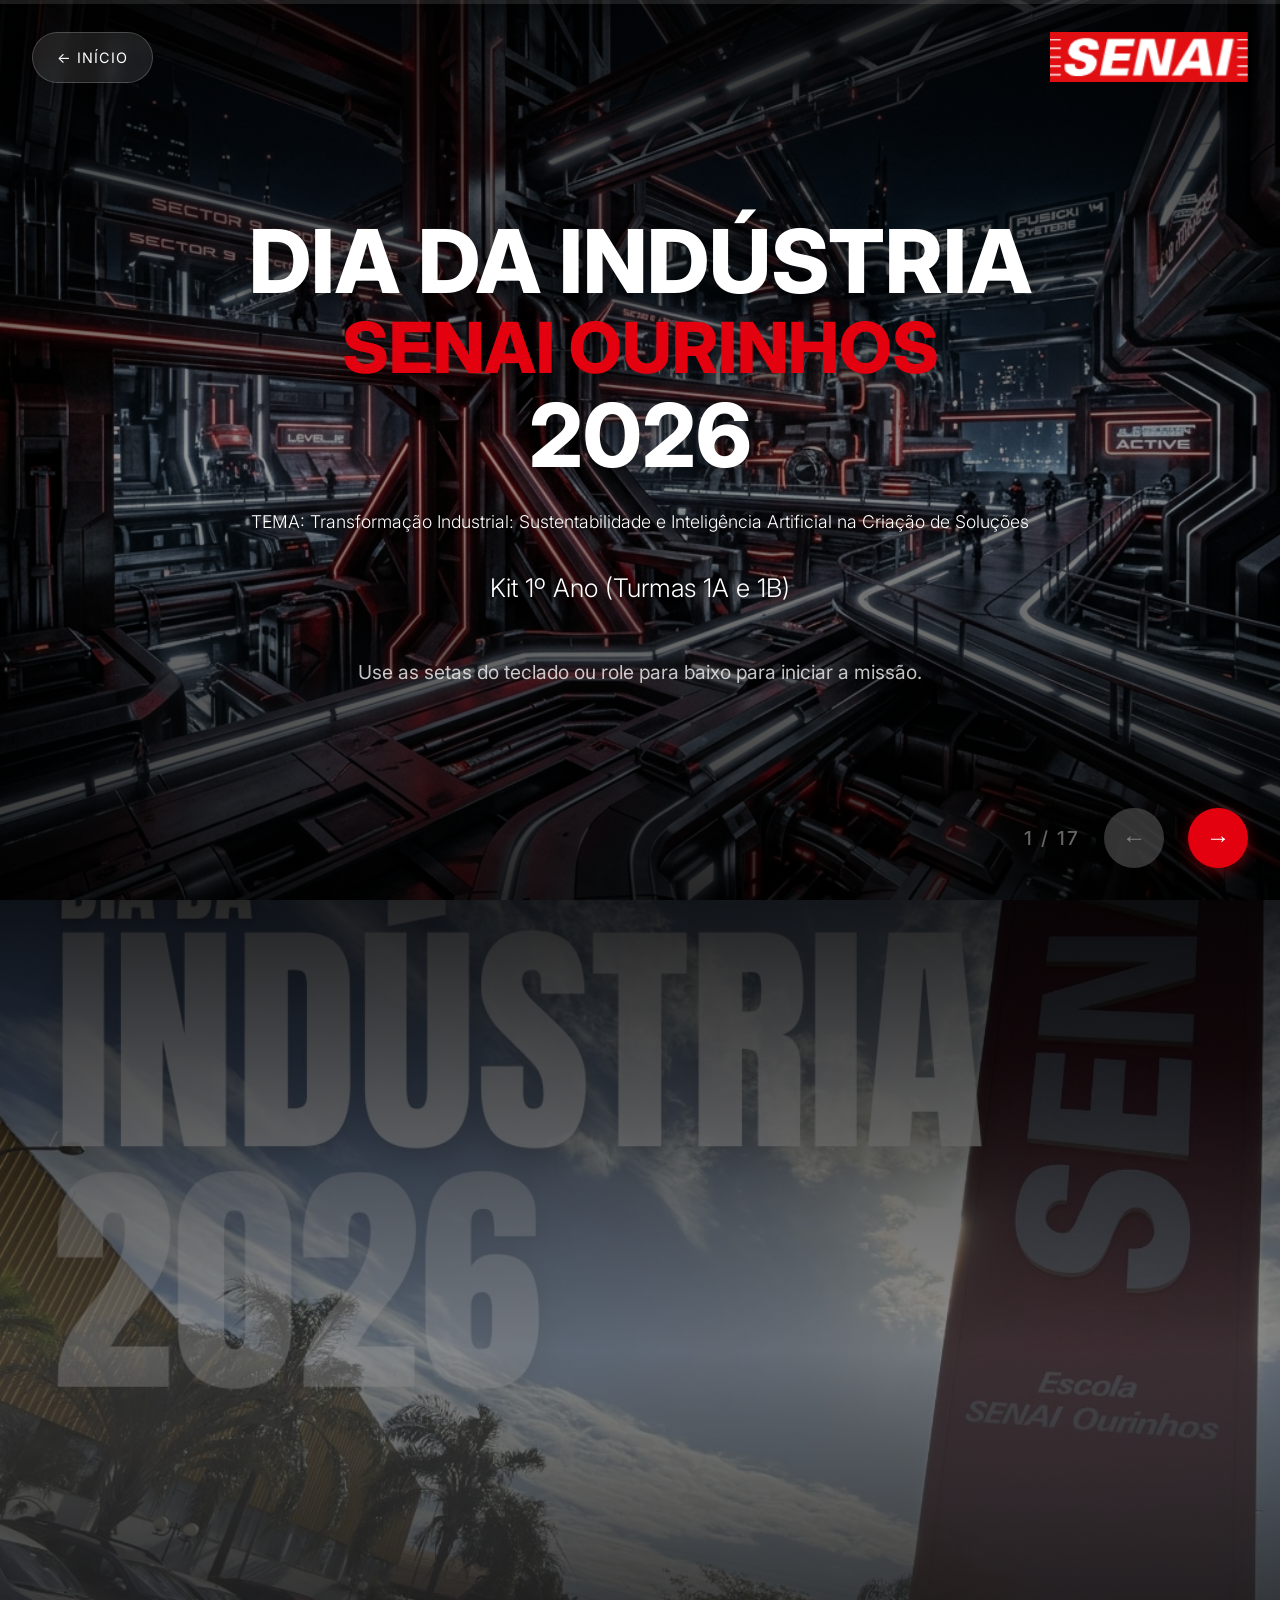
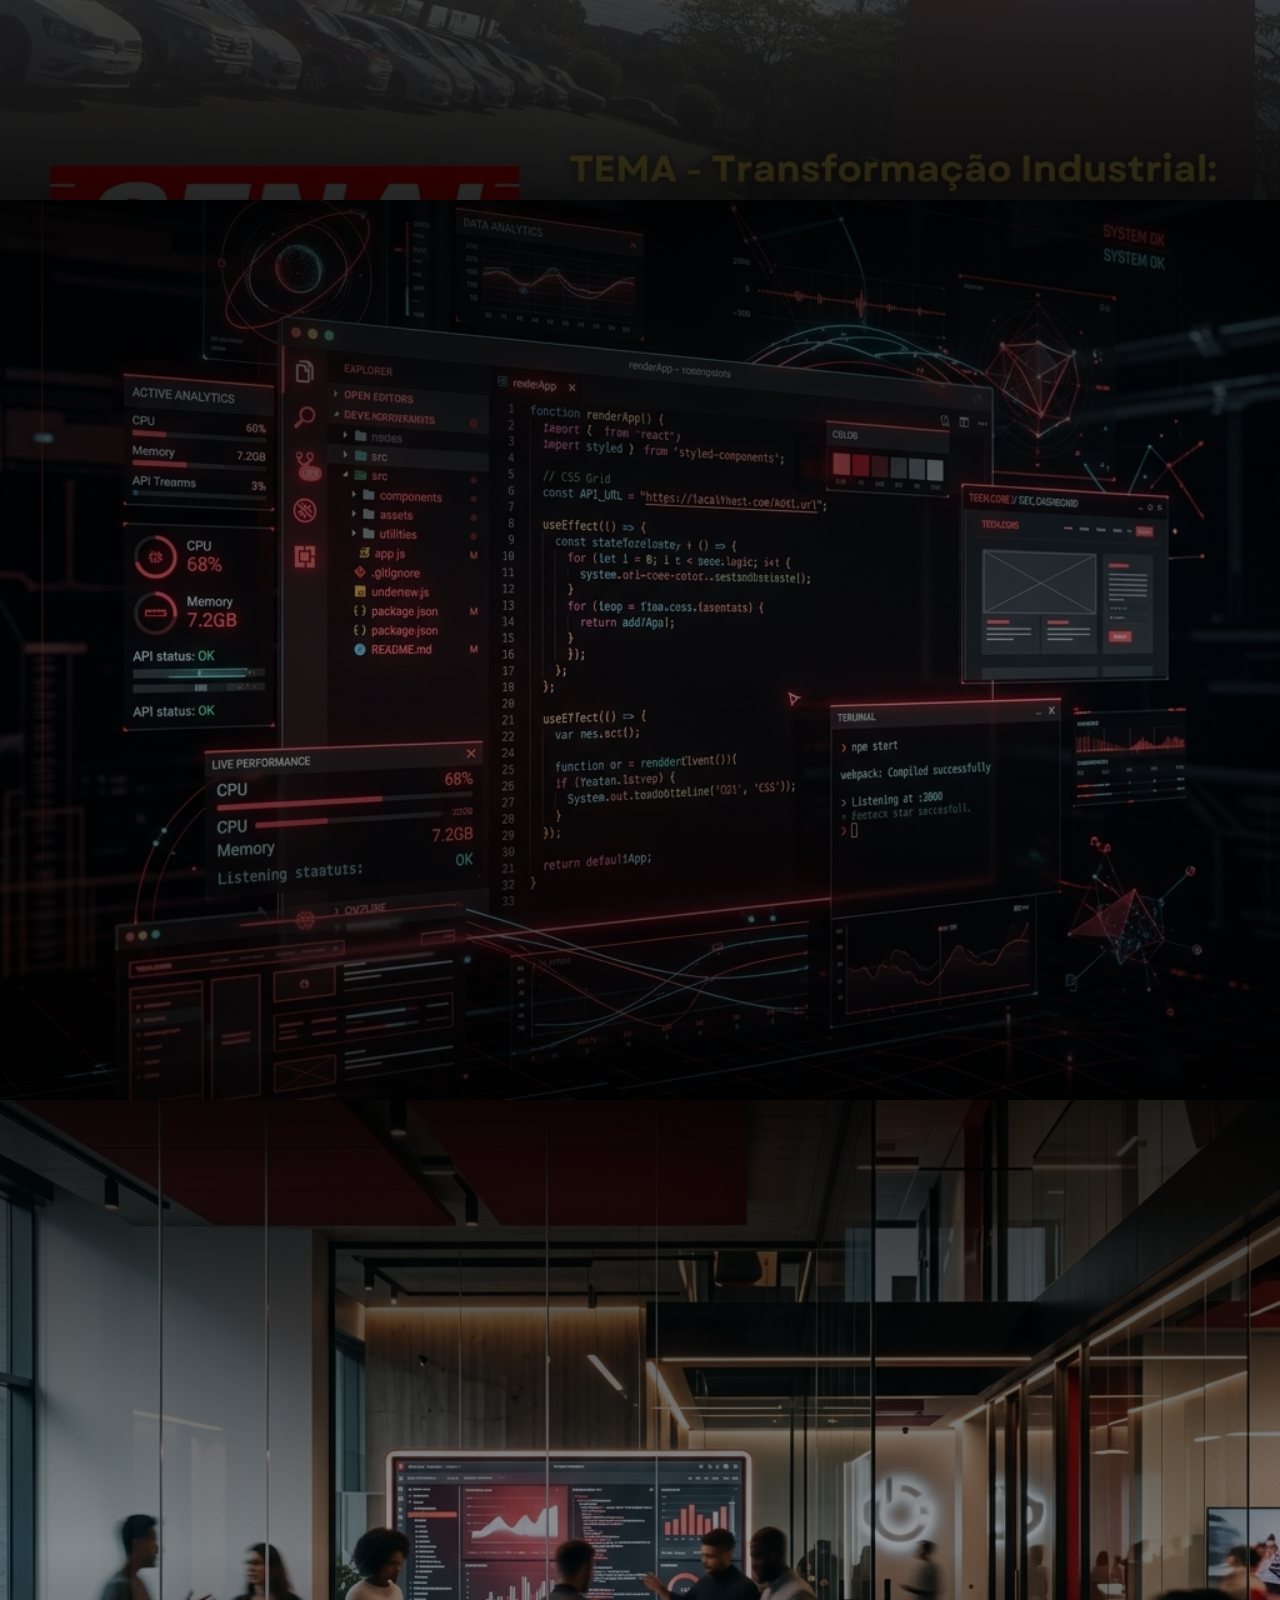
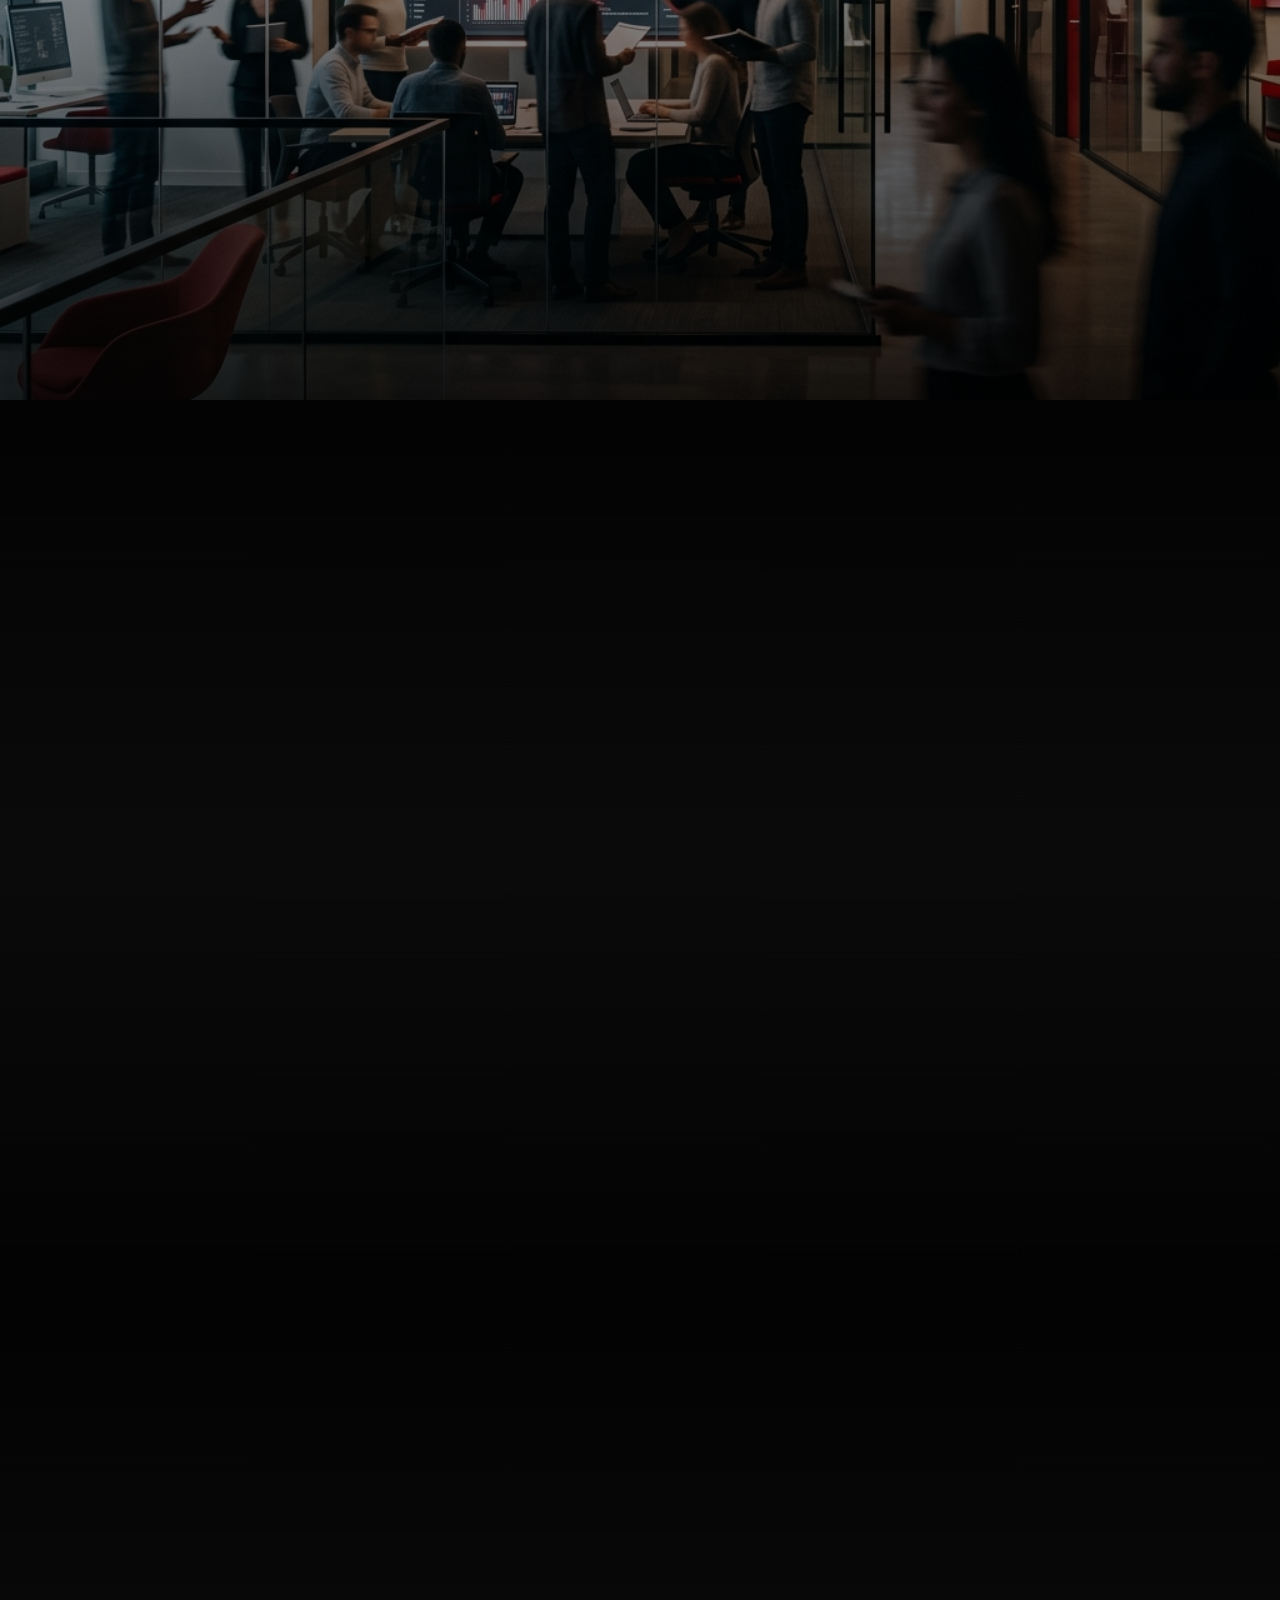
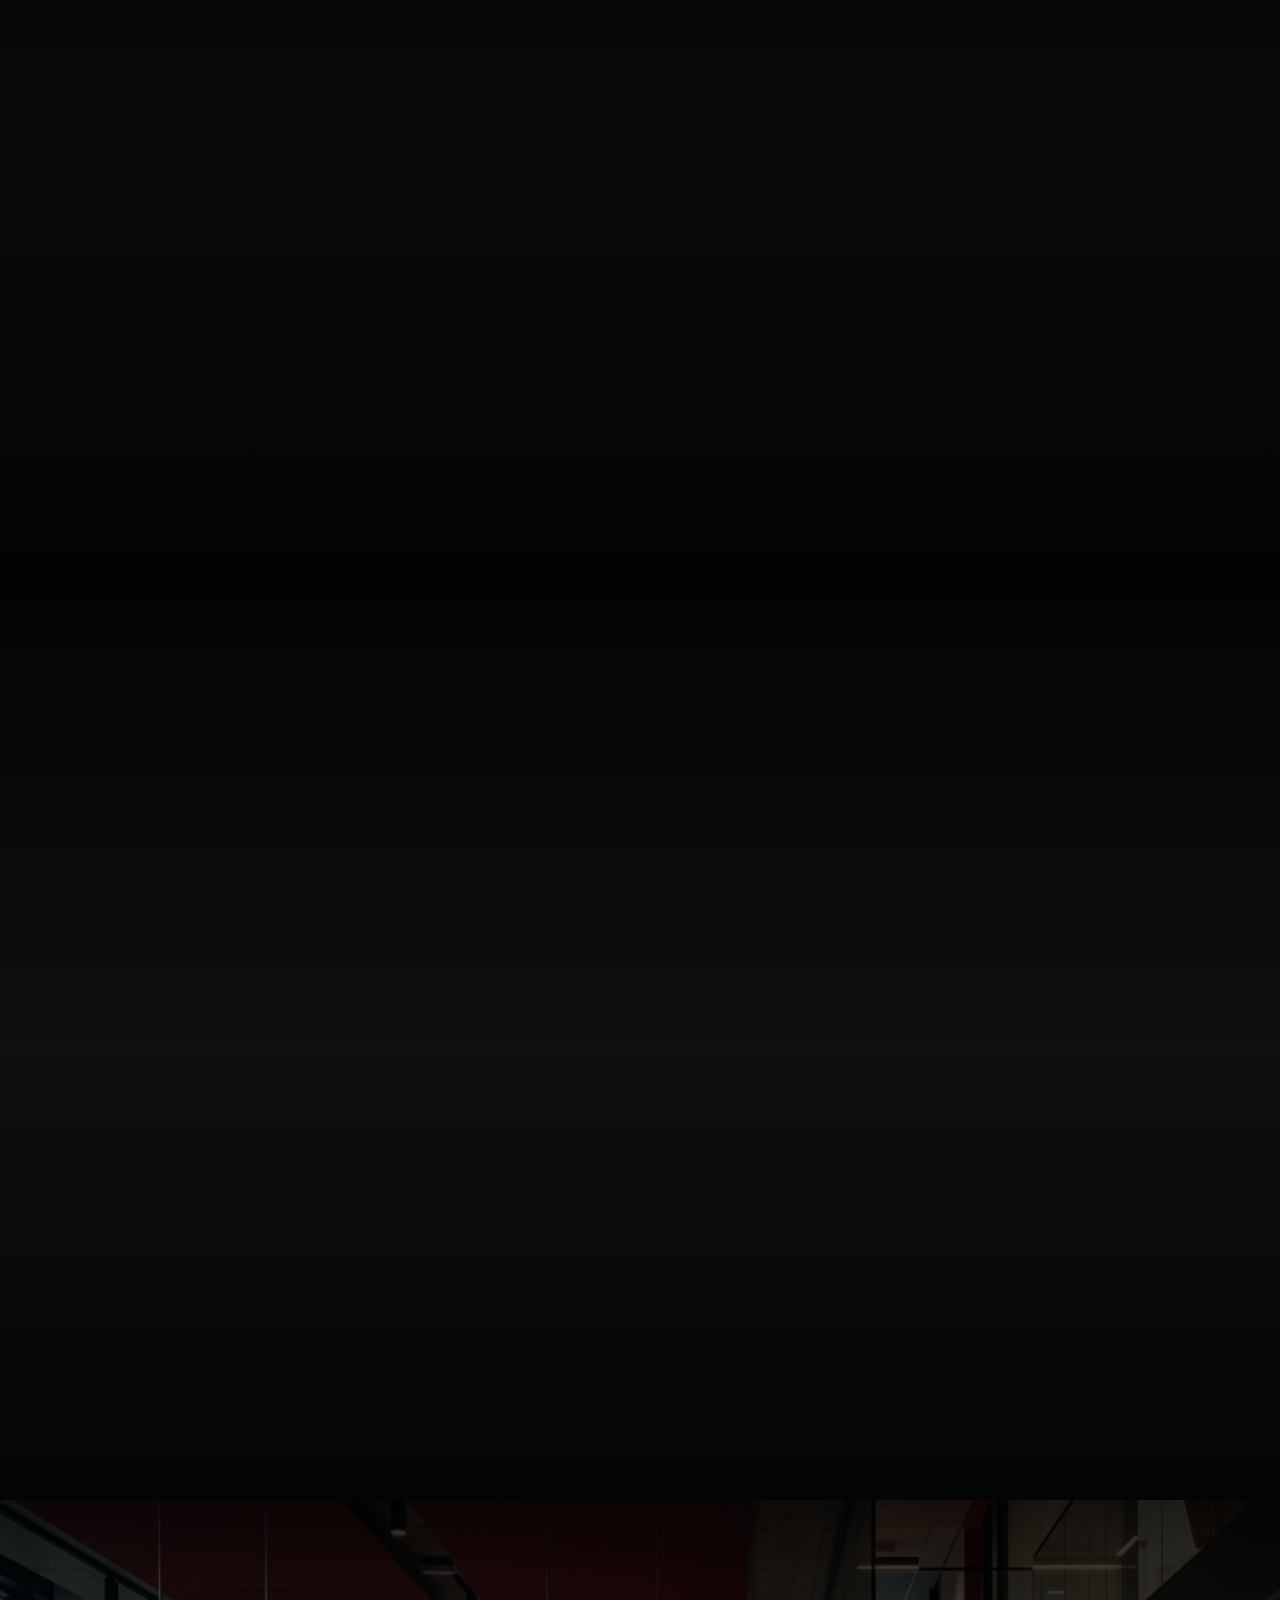
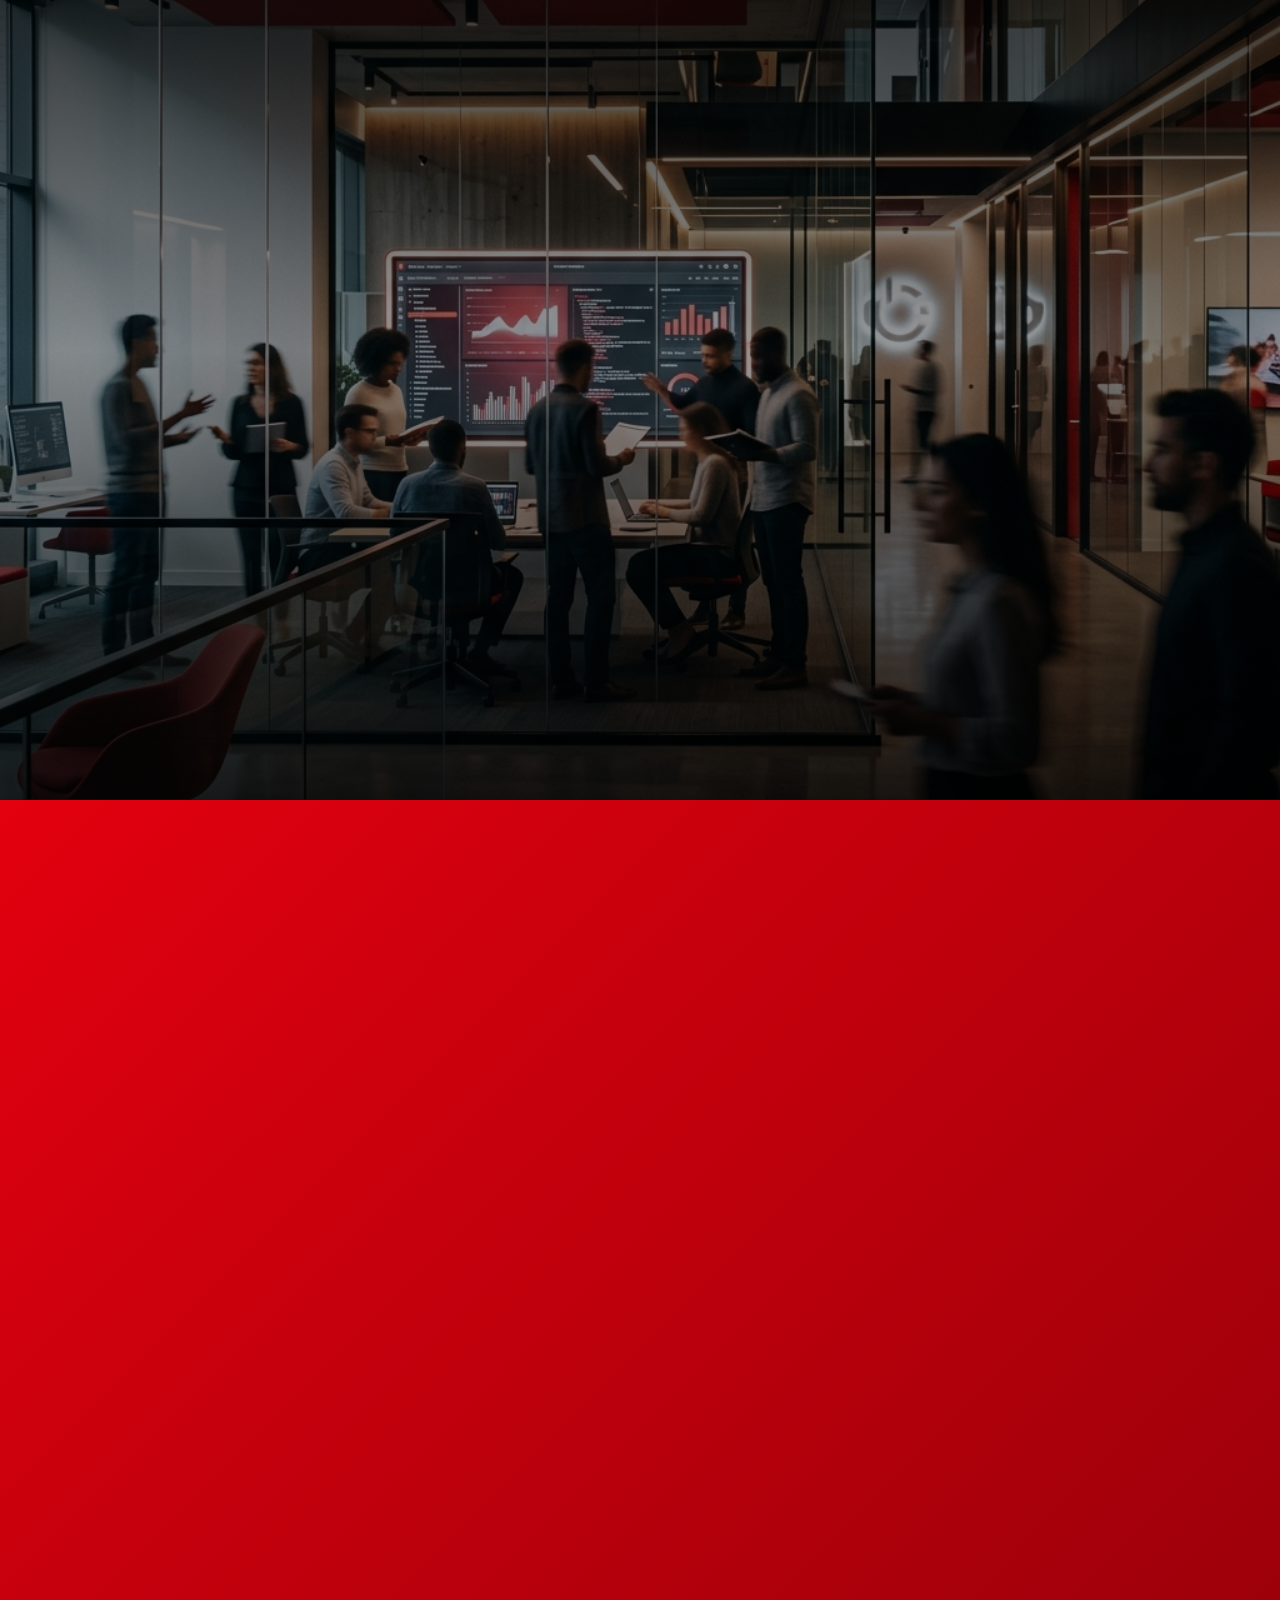
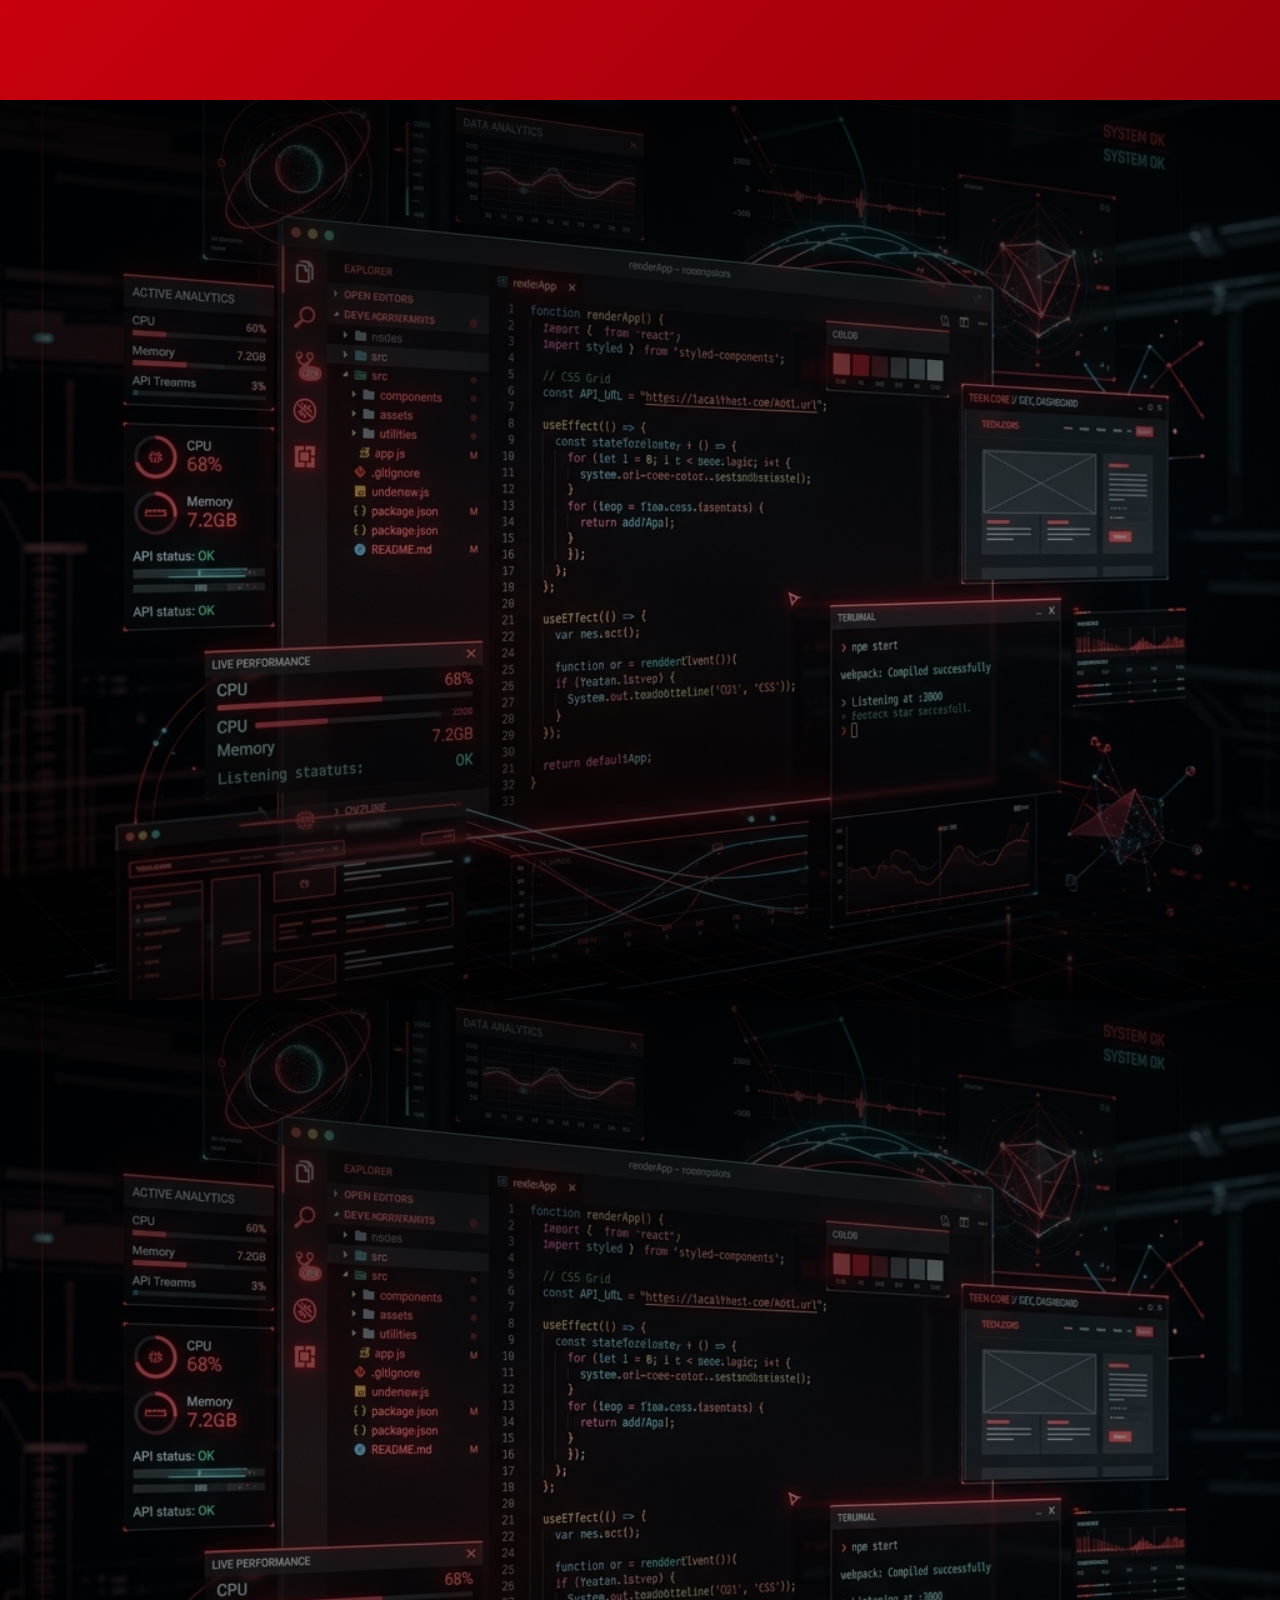
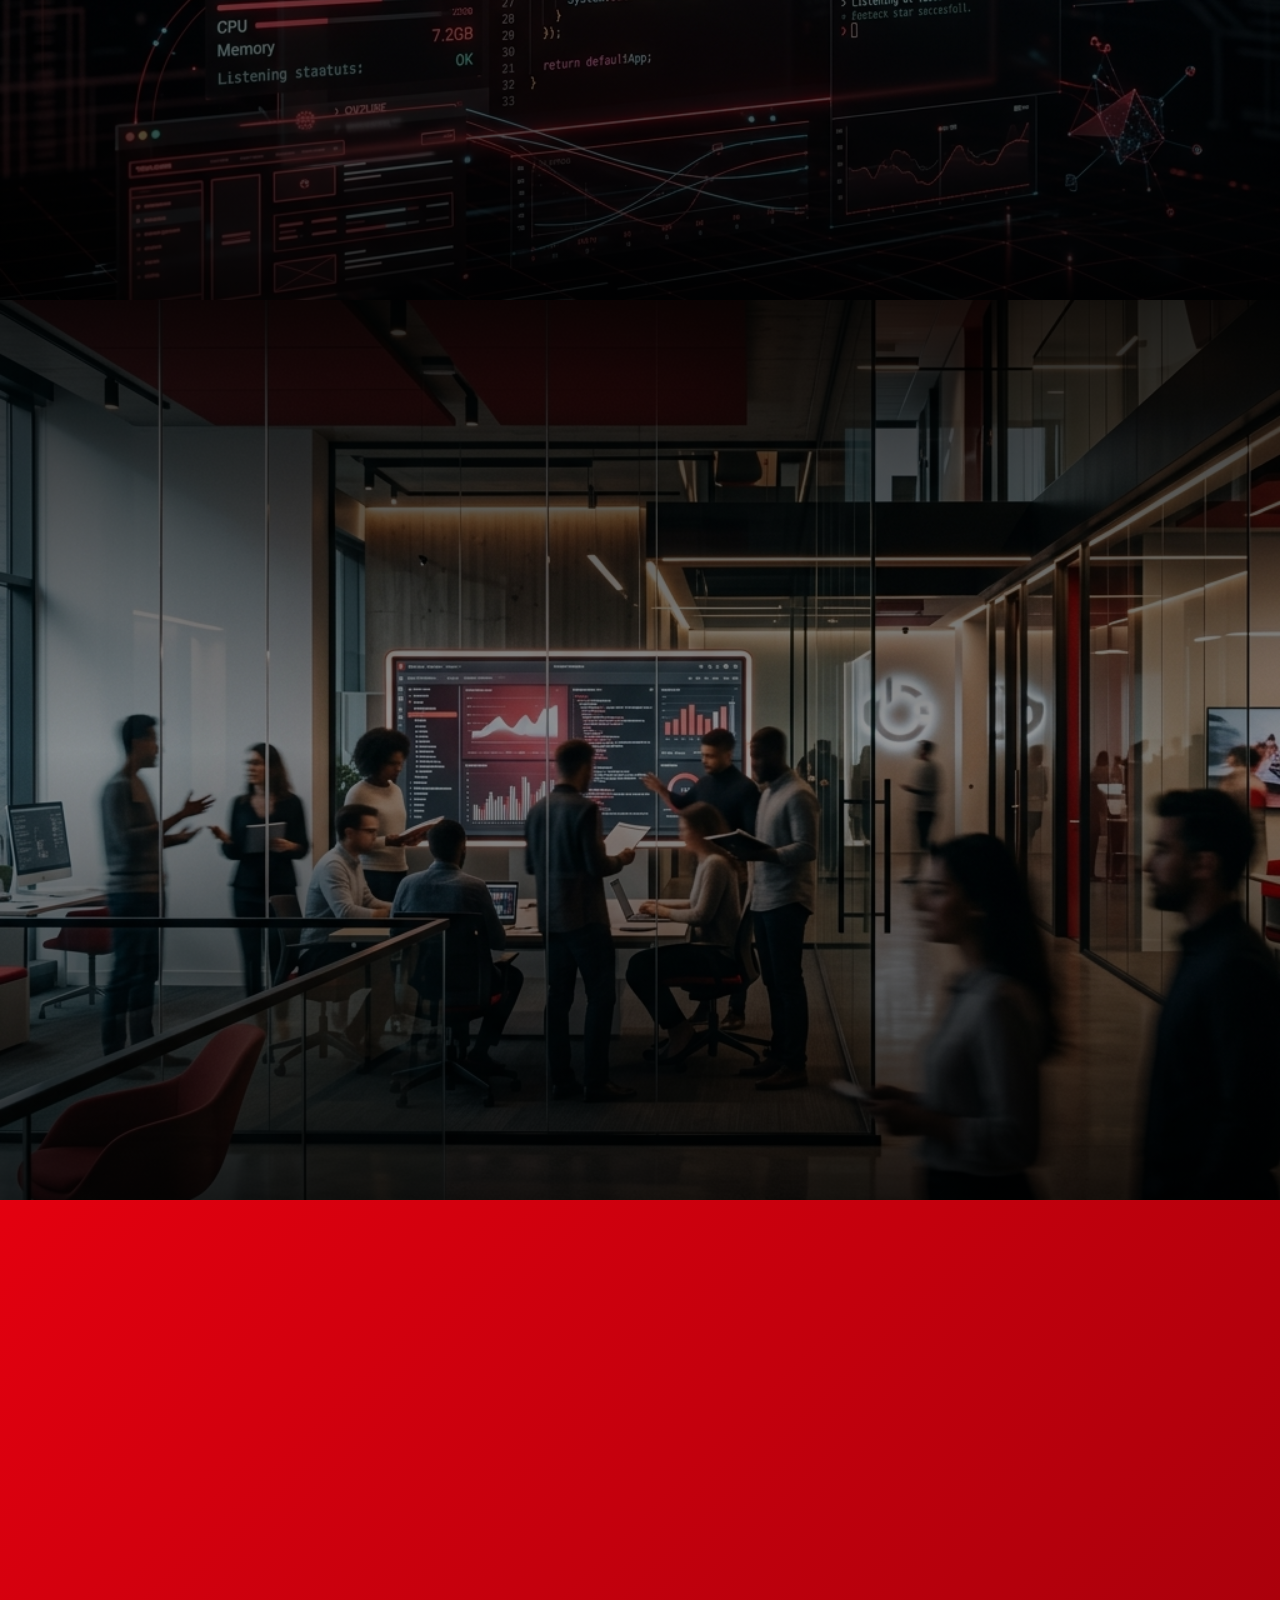
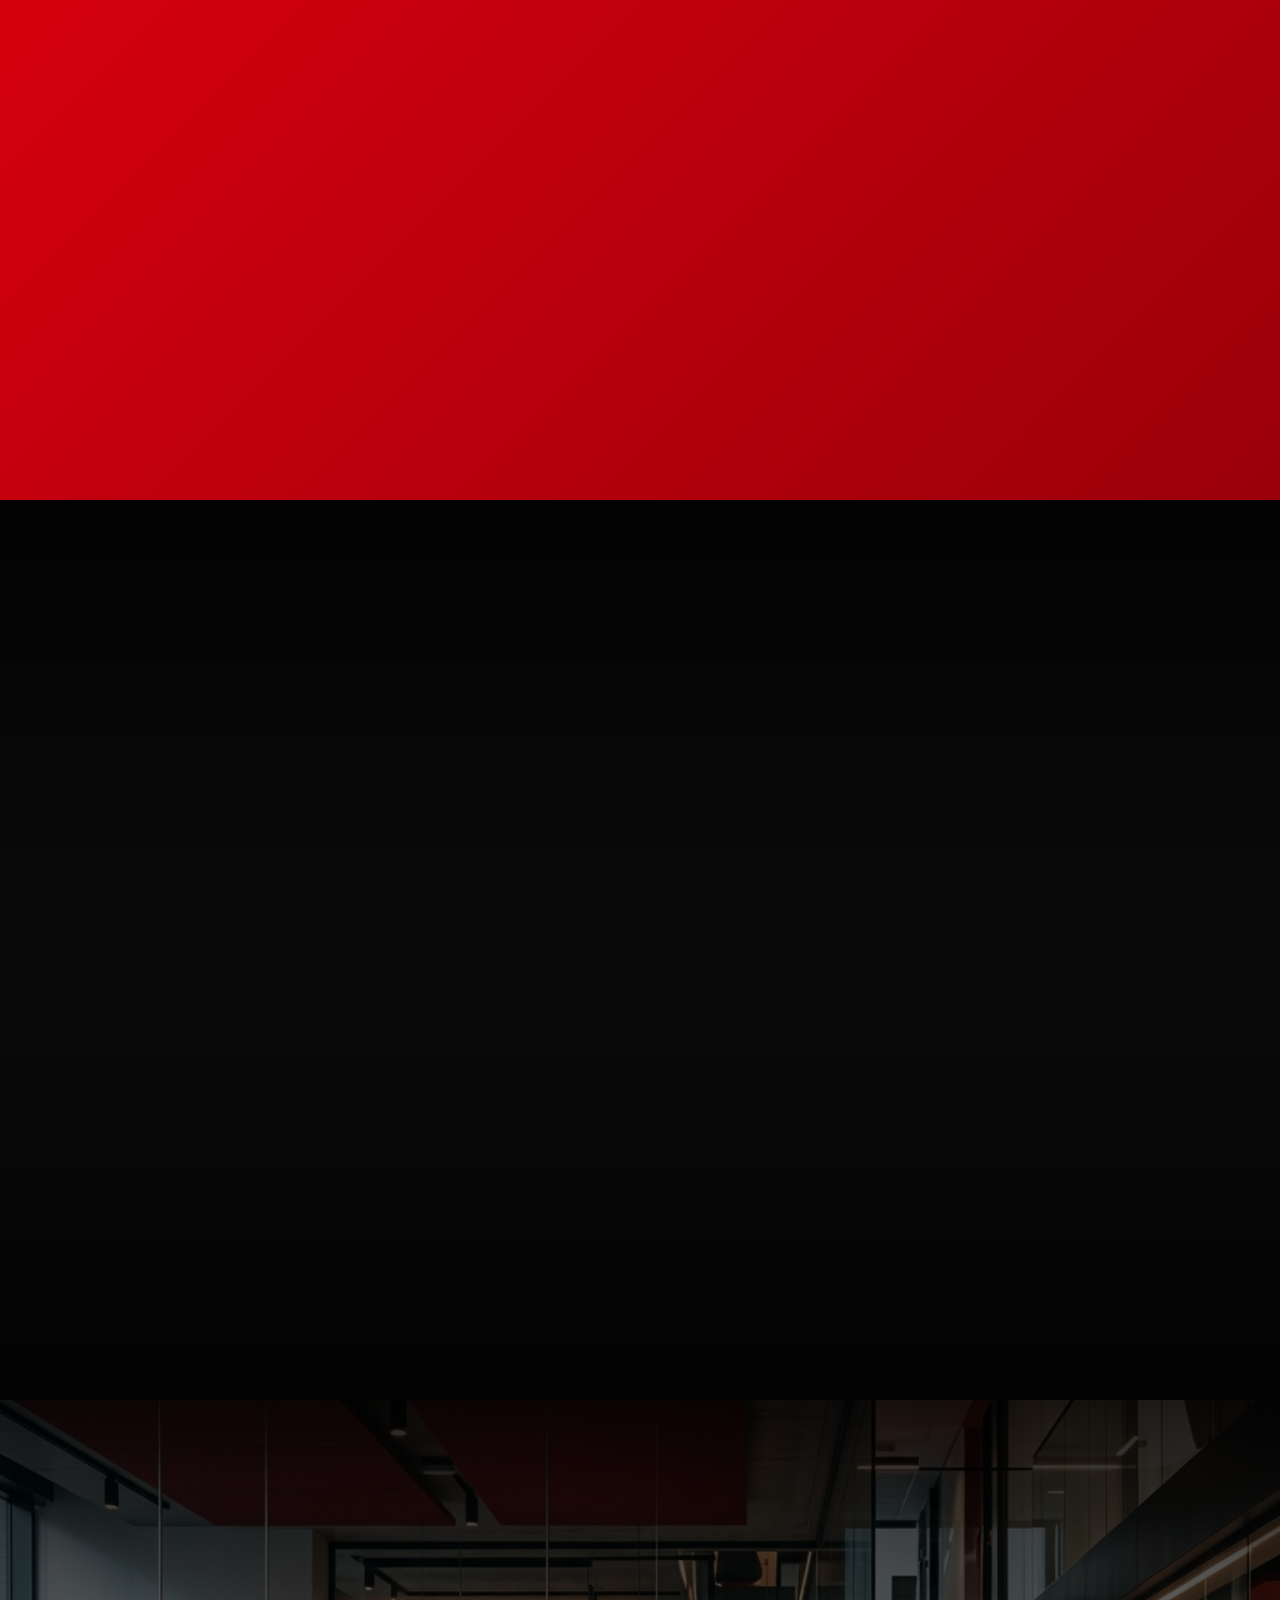
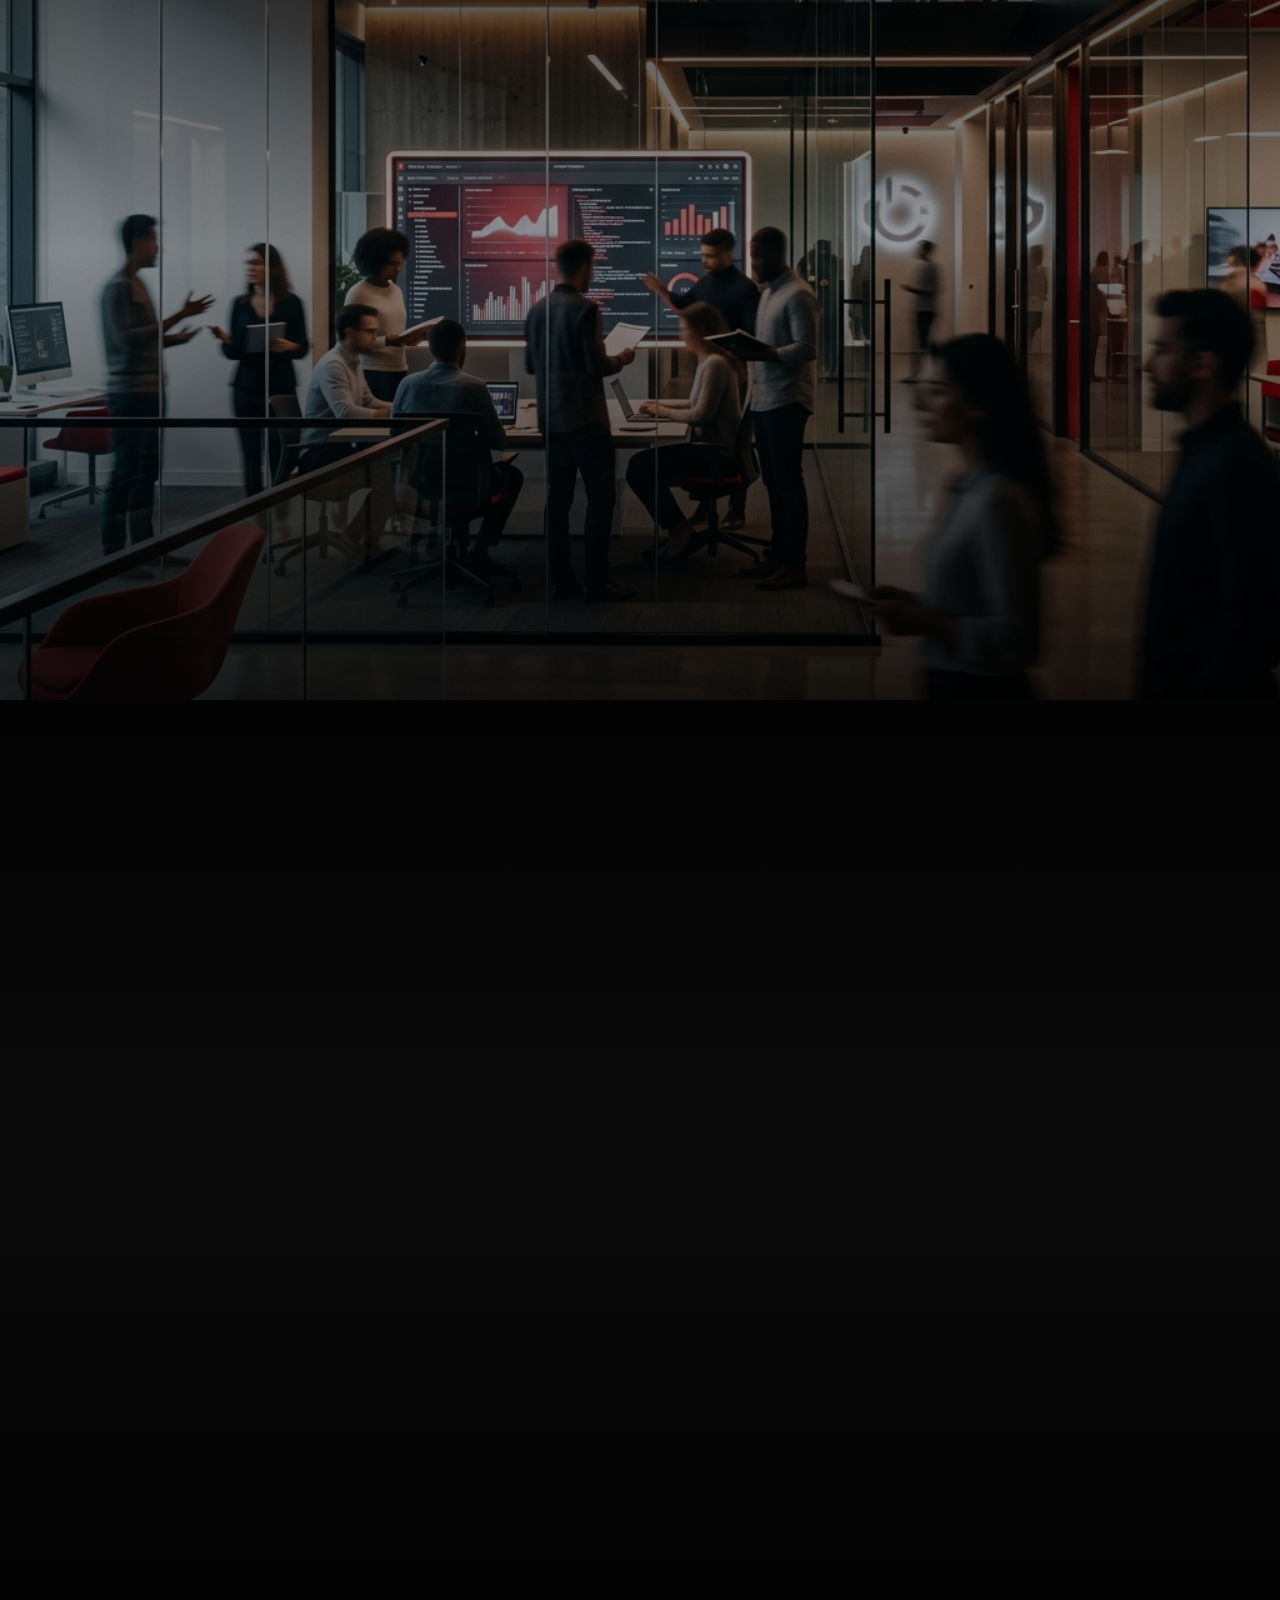
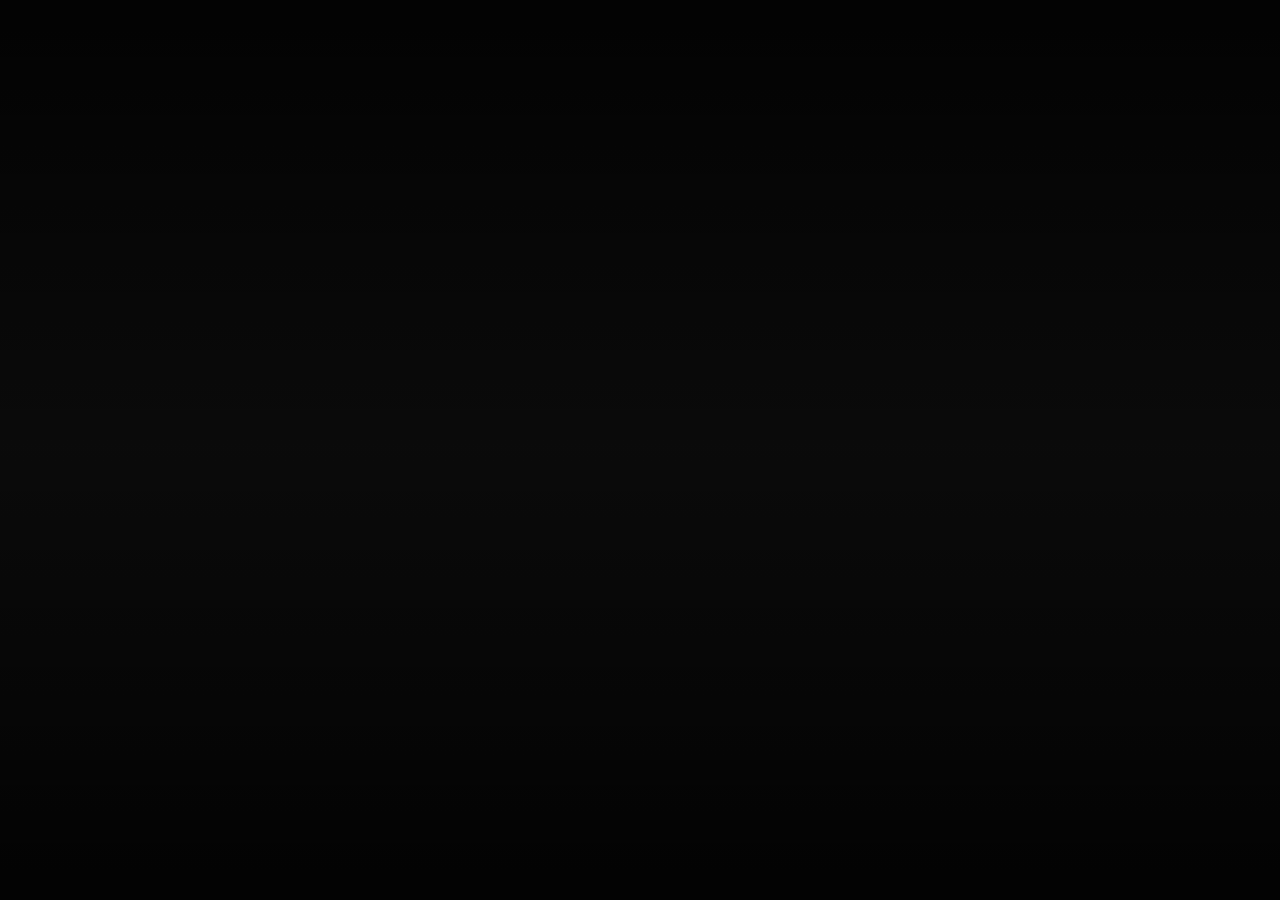
==== 1-ano.html @ 4ddeba1b "Initial commit with all files including assets" ====
<!DOCTYPE html>
<html lang="pt-BR">
<head>
    <meta charset="UTF-8">
    <meta name="viewport" content="width=device-width, initial-scale=1.0">
    <title>Desafio 1º Ano - SENAI Ourinhos 2026</title>
    <link href="https://fonts.googleapis.com/css2?family=Inter:wght@300;500;800&display=swap" rel="stylesheet">
    <link rel="stylesheet" href="style.css">
</head>
<body>
    <a href="index.html" class="btn-home-float">&#8592; Início</a>

    <img src="assets/senai-logo.png" alt="SENAI" class="logo-top-right">

    <div class="progress-bar-container">
        <div class="progress-bar" id="progress-bar"></div>
    </div>

    <div class="slides-container" id="slides-container">
        <!-- Slide 1: Capa -->
        <div class="slide cover hero-bg">
            <div class="slide-content">
                <h2>Dia da Indústria <span class="highlight">SENAI Ourinhos</span> 2026</h2>
                <p style="font-size: 1.1rem; margin-top: 1rem; color: #fff;">TEMA: Transformação Industrial: Sustentabilidade e Inteligência Artificial na Criação de Soluções</p>
                <p>Kit 1º Ano (Turmas 1A e 1B)</p>
                <div class="sub-text" style="margin-top: 3rem;">Use as setas do teclado ou role para baixo para iniciar a missão.</div>
            </div>
        </div>

        <!-- Slide 2: O Desafio -->
        <div class="slide poster-bg">
            <div class="slide-content">
                <h2>O Desafio</h2>
                <p>Criar um <strong>protótipo físico ou serviço</strong> que utilize <strong>Inteligência Artificial e Sustentabilidade</strong> para resolver um problema real da indústria.</p>
                <p style="margin-top: 1rem;">O resultado deve ser uma ferramenta funcional que demonstre inovação técnica e responsabilidade ambiental.</p>
            </div>
        </div>

        <!-- Slide 3: O Propósito (SAGA OBRIGATÓRIO) -->
        <div class="slide code-bg">
            <div class="slide-content">
                <h2>O Propósito</h2>
                <div class="card" style="border-color: var(--senai-red); background: rgba(227, 0, 15, 0.1);">
                    <p><strong>É OBRIGATÓRIO:</strong> Buscar demandas reais na plataforma <strong>SAGA SENAI GP Inovação</strong>.</p>
                </div>
                <p style="margin-top: 2rem;">Sua solução deve ser baseada em necessidades verdadeiras mapeadas pela plataforma para garantir relevância no mercado.</p>
            </div>
        </div>

        <!-- Slide 4: A Dinâmica da Turma -->
        <div class="slide team-bg">
            <div class="slide-content">
                <h2>A Dinâmica da Turma</h2>
                <p>Para construir a solução, a turma será dividida em dois grupos principais:</p>
                <div class="card-container">
                    <div class="card">
                        <h3>Grupo Alfa</h3>
                        <p>15 a 16 integrantes</p>
                    </div>
                    <div class="card">
                        <h3>Grupo Beta</h3>
                        <p>15 a 16 integrantes</p>
                    </div>
                </div>
                <p class="sub-text" style="margin-top:2rem;">Cada grupo produzirá o seu próprio produto final completo.</p>
            </div>
        </div>

        <!-- Slide 5: SAGA SENAI -->
        <div class="slide bg-dark">
            <div class="slide-content">
                <img src="assets/saga-senai.png" alt="SAGA SENAI" class="full-slide-logo">
            </div>
        </div>

        <!-- Slide 6: Tema Turma A -->
        <div class="slide bg-dark">
            <div class="slide-content">
                <h2>Tema - Turma 1A</h2>
                <p><strong>Apoio Pet</strong></p>
                <p style="font-size: 1.2rem;">Plataforma para Apoio a Pets para adoção e denúncia de maus tratos.</p>
                <a href="https://plataforma.gpinovacao.senai.br/plataforma/demandas-da-industria/interna/11690" target="_blank" class="external-link">Ver Documentação na Plataforma GP Inovação</a>
            </div>
        </div>

        <!-- Slide 7: Tema Turma B -->
        <div class="slide bg-gray">
            <div class="slide-content">
                <h2>Tema - Turma 1B</h2>
                <p><strong>Gestão Laboratorial</strong></p>
                <p style="font-size: 1.2rem;">Estratégia de Reposicionamento de Marca para Atração de Jovens Talentos no Segmento de Soluções.</p>
                <a href="https://plataforma.gpinovacao.senai.br/plataforma/demandas-da-industria/interna/11993" target="_blank" class="external-link">Ver Documentação na Plataforma GP Inovação</a>
            </div>
        </div>

        <!-- Slide 8: Formação dos Times -->
        <div class="slide team-bg">
            <div class="slide-content">
                <h2>Escolha seu Caminho</h2>
                <p>A formação dos grupos ocorrerá através da sua escolha profissional. Existem três categorias:</p>
                <div class="card-container">
                    <div class="card">
                        <h3>Analista de Requisitos</h3>
                    </div>
                    <div class="card">
                        <h3>Desenvolvedor</h3>
                    </div>
                    <div class="card">
                        <h3>Analista de Marketing</h3>
                    </div>
                </div>
            </div>
        </div>

        <!-- Slide 9: As Vagas e Divisão -->
        <div class="slide bg-red">
            <div class="slide-content">
                <h2>Como as vagas são distribuídas?</h2>
                <p>Teremos aproximadamente <strong>10 alunos</strong> em cada categoria profissional.</p>
                <p style="margin-top: 1rem;">Esses 10 alunos se dividirão em dois subgrupos de 5. <br>Por fim, os professores definirão qual subgrupo vai para o <strong>Alfa</strong> e qual vai para o <strong>Beta</strong>.</p>
            </div>
        </div>

        <!-- Slide 10: Missão Parte 1 -->
        <div class="slide code-bg">
            <div class="slide-content">
                <h2>Missão: Analistas de Requisitos</h2>
                <p>Entregar o <strong>Documento de Requisitos</strong> conforme modelo padrão.</p>
                <div class="card-container">
                    <div class="card">
                        <p>O foco deve estar nas seções de: Requisitos Funcionais, Requisitos Não-Funcionais e Regras de Negócios.</p>
                    </div>
                </div>
            </div>
        </div>

        <!-- Slide 11: Missão Parte 2 -->
        <div class="slide code-bg">
            <div class="slide-content">
                <h2>Missão: Desenvolvedores (Lógica)</h2>
                <p>Entregar um <strong>Protótipo de Alta Fidelidade no Figma</strong> contendo todas as interações e navegações.</p>
                <div class="card-container">
                    <div class="card">
                        <p>É fundamental o alinhamento com a equipe de Requisitos e Marketing para atender as necessidades e a identidade visual.</p>
                    </div>
                </div>
            </div>
        </div>

        <!-- Slide 12: Missão Parte 3 -->
        <div class="slide team-bg">
            <div class="slide-content">
                <h2>Missão: Analistas de Marketing</h2>
                <p>Construir o <strong>Plano de Marketing e Apresentação do Pitch</strong>.</p>
                <div class="card-container">
                    <div class="card">
                        <p>Vocês definirão: Logotipo, paleta de cores, fontes, e criarão as peças de divulgação para LinkedIn e Instagram para vender a solução!</p>
                    </div>
                </div>
            </div>
        </div>

        <!-- Slide 13: O Confronto -->
        <div class="slide bg-red">
            <div class="slide-content">
                <h2>O Grande Pitch</h2>
                <p>Na data de integração, o <strong>Grupo Alfa</strong> e o <strong>Grupo Beta</strong> terão cada um <strong>15 minutos</strong> para apresentar o Pitch de sua solução desenvolvida.</p>
            </div>
        </div>

        <!-- Slide 14: A Escolha -->
        <div class="slide bg-dark">
            <div class="slide-content">
                <h2>A Escolha das Melhores Partes</h2>
                <p>Os professores avaliarão as apresentações e selecionarão, por categoria profissional, as entregas que tiveram a melhor performance e qualidade.</p>
            </div>
        </div>

        <!-- Slide 15: Grupo Dev -->
        <div class="slide team-bg">
            <div class="slide-content">
                <h2>A União: Grupo Dev</h2>
                <p>Após a eleição, os grupos Alfa e Beta se unem para formar o <strong>Grupo Dev</strong> (a turma inteira).</p>
                <p>A missão agora é unificar e consolidar o produto final juntando as melhores partes para construir o <strong>Pitch Unificado</strong>.</p>
            </div>
        </div>

        <!-- Slide 16: Cronograma e Avaliação -->
        <div class="slide bg-dark">
            <div class="slide-content">
                <h2>Cronograma do Evento</h2>
                <p style="margin-bottom: 2rem;"><strong>Datas: 26 e 27/05/2026</strong> <br> Atividades práticas: Manhã (8h-11h) e Tarde (14h-17h)</p>
                <div class="timeline">
                    <div class="timeline-item">
                        <div class="timeline-dot">06</div>
                        <div class="timeline-content"><h4>06/05</h4><p>Kickoff e Escopo</p></div>
                    </div>
                    <div class="timeline-item">
                        <div class="timeline-dot">07</div>
                        <div class="timeline-content"><h4>07-13/05</h4><p>Design e Docs</p></div>
                    </div>
                    <div class="timeline-item">
                        <div class="timeline-dot">14</div>
                        <div class="timeline-content"><h4>14/05</h4><p>Integração</p></div>
                    </div>
                    <div class="timeline-item">
                        <div class="timeline-dot">26</div>
                        <div class="timeline-content"><h4>26/05</h4><p>Ativ. Prática</p></div>
                    </div>
                    <div class="timeline-item">
                        <div class="timeline-dot">27</div>
                        <div class="timeline-content"><h4>27/05</h4><p>Grande Pitch</p></div>
                    </div>
                </div>
            </div>
        </div>

        <!-- Slide 17: Download -->
        <div class="slide cover bg-dark">
            <div class="slide-content">
                <h2>Pronto para Começar?</h2>
                <p>Baixe agora a especificação completa em PDF para não perder nenhum detalhe.</p>
                <div class="card-container" style="margin-top: 3rem;">
                    <a href="Especificação 1ºAno.pdf" download class="btn btn-red btn-pulse" style="padding: 1.5rem 3rem;">Baixar PDF Especificação</a>
                </div>
            </div>
        </div>

    </div>

    <!-- Controls -->
    <div class="controls">
        <span class="slide-counter" id="slide-counter">1 / 17</span>
        <button class="btn-nav" id="btn-prev" disabled>&#8592;</button>
        <button class="btn-nav btn-pulse" id="btn-next">&#8594;</button>
    </div>

    <script src="script.js"></script>
</body>
</html>
---- style.css ----
:root {
    --senai-red: #E3000F;
    --senai-red-dark: #cc000e;
    --senai-white: #FFFFFF;
    --senai-gray-light: #F5F5F5;
    --senai-gray: #666666;
    --senai-black: #111111;
    --font-main: 'Inter', sans-serif;
}

* {
    margin: 0;
    padding: 0;
    box-sizing: border-box;
}

body {
    font-family: var(--font-main);
    background-color: var(--senai-black);
    color: var(--senai-white);
    overflow: hidden; /* Hide scrollbars for fullpage experience */
    line-height: 1.6;
}

/* --- HOME PAGE STYLES --- */
.home-body {
    display: flex;
    justify-content: center;
    align-items: center;
    height: 100vh;
    background-image: url('assets/cartaz.jfif');
    background-size: cover;
    background-position: center;
}

.home-body::before {
    content: '';
    position: absolute;
    top: 0;
    left: 0;
    width: 100%;
    height: 100%;
    background: rgba(0, 0, 0, 0.7);
    z-index: 1;
}

.home-container {
    position: relative;
    z-index: 2;
    text-align: center;
    padding: 3rem;
    background: rgba(0, 0, 0, 0.6);
    border-radius: 20px;
    backdrop-filter: blur(10px);
    border: 1px solid rgba(255, 255, 255, 0.1);
    box-shadow: 0 20px 50px rgba(0,0,0,0.5);
    max-width: 600px;
    width: 90%;
    animation: fadeIn 1s ease-out;
}

/* ... existing styles ... */

.logo-top-right {
    position: fixed;
    top: 2rem;
    right: 2rem;
    z-index: 1000;
    height: 50px;
    width: auto;
}

/* Timeline Styles */
.timeline {
    display: flex;
    justify-content: space-between;
    align-items: flex-start;
    width: 100%;
    margin-top: 3rem;
    position: relative;
    padding: 0 2rem;
}

.timeline::before {
    content: '';
    position: absolute;
    top: 25px;
    left: 2rem;
    right: 2rem;
    height: 2px;
    background: rgba(255, 255, 255, 0.2);
    z-index: 0;
}

.timeline-item {
    position: relative;
    z-index: 1;
    display: flex;
    flex-direction: column;
    align-items: center;
    width: 20%;
}

.timeline-dot {
    width: 50px;
    height: 50px;
    background: var(--senai-red);
    border-radius: 50%;
    margin-bottom: 1rem;
    display: flex;
    justify-content: center;
    align-items: center;
    font-weight: 800;
    border: 4px solid var(--senai-black);
    box-shadow: 0 0 15px rgba(227, 0, 15, 0.5);
}

.timeline-content h4 {
    color: var(--senai-red);
    font-size: 1.1rem;
    margin-bottom: 0.5rem;
}

.timeline-content p {
    font-size: 0.9rem !important;
    line-height: 1.3;
}

/* Full Slide Logo */
.full-slide-logo {
    width: 80%;
    height: auto;
    max-height: 80vh;
    object-fit: contain;
}

.logo-senai h1 {
    font-size: 3rem;
    font-weight: 800;
    color: var(--senai-white);
    letter-spacing: 2px;
    margin-bottom: 1rem;
    text-shadow: 0 0 10px rgba(255,255,255,0.2);
}

.home-title {
    font-size: 2rem;
    color: var(--senai-red);
    margin-bottom: 1rem;
}

.home-subtitle {
    color: var(--senai-gray-light);
    margin-bottom: 2.5rem;
    font-size: 1.1rem;
}

.home-buttons {
    display: flex;
    gap: 1.5rem;
    justify-content: center;
    flex-wrap: wrap;
}

.btn {
    display: inline-block;
    padding: 1rem 2rem;
    font-size: 1.1rem;
    font-weight: 500;
    text-decoration: none;
    border-radius: 50px;
    transition: all 0.3s ease;
    cursor: pointer;
    border: none;
    text-transform: uppercase;
    letter-spacing: 1px;
}

.btn-red {
    background-color: var(--senai-red);
    color: var(--senai-white);
    box-shadow: 0 4px 15px rgba(227, 0, 15, 0.4);
}

.btn-red:hover {
    background-color: var(--senai-red-dark);
    transform: translateY(-3px);
    box-shadow: 0 6px 20px rgba(227, 0, 15, 0.6);
}

.btn-dark {
    background-color: transparent;
    color: var(--senai-white);
    border: 2px solid var(--senai-gray);
}

.btn-dark:hover {
    border-color: var(--senai-white);
    transform: translateY(-3px);
    background: rgba(255,255,255,0.1);
}

/* --- PRESENTATION SLIDES STYLES --- */
.slides-container {
    height: 100vh;
    width: 100vw;
    position: relative;
    transition: transform 0.8s cubic-bezier(0.85, 0, 0.15, 1);
}

.slide {
    height: 100vh;
    width: 100vw;
    display: flex;
    flex-direction: column;
    justify-content: center;
    align-items: center;
    padding: 4rem 10%;
    position: relative;
    text-align: center;
    background-size: cover;
    background-position: center;
    background-repeat: no-repeat;
}

/* Gradient Overlay for Readability */
.slide::before {
    content: '';
    position: absolute;
    top: 0;
    left: 0;
    width: 100%;
    height: 100%;
    background: linear-gradient(180deg, rgba(0,0,0,0.85) 0%, rgba(0,0,0,0.4) 50%, rgba(0,0,0,0.85) 100%);
    z-index: 1;
}

.slide-content {
    max-width: 1000px;
    width: 100%;
    opacity: 0;
    transform: translateY(30px);
    transition: all 0.5s cubic-bezier(0.2, 1, 0.3, 1);
    z-index: 2;
}

.slide.active .slide-content {
    opacity: 1;
    transform: translateY(0) scale(1);
}

/* Slide Typographies */
.slide h2 {
    font-size: 4rem;
    font-weight: 800;
    margin-bottom: 1.5rem;
    color: var(--senai-white);
    text-transform: uppercase;
    line-height: 1.1;
    text-shadow: 0 10px 20px rgba(0,0,0,0.5);
}

.slide.cover h2 {
    font-size: 5.5rem;
}

.slide.cover .highlight {
    color: var(--senai-red);
    display: block;
    font-size: 0.8em;
}

.slide p {
    font-size: 1.6rem;
    color: var(--senai-white);
    margin-bottom: 2rem;
    font-weight: 300;
    text-shadow: 0 2px 4px rgba(0,0,0,0.5);
}

.slide .sub-text {
    font-size: 1.2rem;
    color: var(--senai-gray-light);
    margin-top: 1rem;
    opacity: 0.8;
}

/* Specific background styles */
.slide.hero-bg { background-image: url('assets/bg-hero.png'); }
.slide.team-bg { background-image: url('assets/bg-team.png'); }
.slide.code-bg { background-image: url('assets/bg-code.png'); }
.slide.poster-bg { background-image: url('assets/cartaz.jfif'); }

/* Red version override for contrast */
.slide.bg-red::before {
    background: linear-gradient(135deg, rgba(227,0,15,0.95) 0%, rgba(150,0,10,0.95) 100%);
}

.card-container {
    display: flex;
    gap: 2rem;
    justify-content: center;
    margin-top: 2rem;
    flex-wrap: wrap;
}

.card {
    background: rgba(255, 255, 255, 0.08);
    backdrop-filter: blur(12px);
    -webkit-backdrop-filter: blur(12px); /* Safari support */
    border: 1px solid rgba(255, 255, 255, 0.15);
    padding: 2.5rem 2rem;
    border-radius: 20px;
    flex: 1;
    min-width: 280px;
    transition: all 0.4s cubic-bezier(0.175, 0.885, 0.32, 1.275);
    box-shadow: 0 15px 35px rgba(0,0,0,0.2);
}

.card:hover {
    transform: translateY(-15px) scale(1.02);
    border-color: var(--senai-white);
    background: rgba(255, 255, 255, 0.15);
    box-shadow: 0 25px 50px rgba(255, 255, 255, 0.1);
}

.card h3 {
    font-size: 1.6rem;
    color: var(--senai-white); /* Changed from red to white as requested */
    margin-bottom: 1.2rem;
    font-weight: 700;
}

.card p {
    font-size: 1.1rem;
    color: rgba(255, 255, 255, 0.9);
    margin-bottom: 0;
    line-height: 1.5;
}

/* Logos placement */
.slide-logos {
    display: flex;
    justify-content: center;
    align-items: center;
    gap: 3rem;
    margin-bottom: 2rem;
    opacity: 1;
}

.logo-img {
    height: 40px; /* Adjust based on logo proportions */
    width: auto;
    object-fit: contain;
    filter: brightness(0) invert(1); /* Ensure they appear white if needed, or remove if original colors are desired */
}

.logo-dia-tag { 
    font-weight: 800;
    font-size: 1rem;
    letter-spacing: 2px;
    padding: 0.5rem 1rem;
    border: 1px solid rgba(255,255,255,0.3);
    border-radius: 4px;
    color: #fff;
}


.external-link {
    display: inline-block;
    margin-top: 1.5rem;
    color: var(--senai-red);
    text-decoration: none;
    font-weight: 500;
    border-bottom: 1px solid var(--senai-red);
    padding-bottom: 2px;
    transition: color 0.3s ease;
}

.external-link:hover {
    color: var(--senai-white);
    border-color: var(--senai-white);
}

/* Background Variations for Slides */
.bg-dark { background-color: var(--senai-black); }
.bg-gray { background-color: #1a1a1a; }
.bg-red { 
    background-color: var(--senai-red); 
    color: var(--senai-white);
}
.bg-red h2, .bg-red p, .bg-red .sub-text {
    color: var(--senai-white);
}
.bg-red .btn-dark {
    border-color: var(--senai-white);
}

/* Navigation Controls */
.controls {
    position: fixed;
    bottom: 2rem;
    right: 2rem;
    z-index: 100;
    display: flex;
    align-items: center;
    gap: 1.5rem;
}

.slide-counter {
    font-size: 1.2rem;
    font-weight: 500;
    color: var(--senai-gray);
    letter-spacing: 2px;
}

.btn-nav {
    background: var(--senai-red);
    color: var(--senai-white);
    border: none;
    width: 60px;
    height: 60px;
    border-radius: 50%;
    cursor: pointer;
    display: flex;
    justify-content: center;
    align-items: center;
    font-size: 1.5rem;
    box-shadow: 0 4px 15px rgba(227, 0, 15, 0.4);
    transition: all 0.3s ease;
}

.btn-nav:hover {
    transform: scale(1.1);
    background: var(--senai-red-dark);
}

.btn-nav:disabled {
    background: var(--senai-gray);
    cursor: not-allowed;
    transform: none;
    box-shadow: none;
    opacity: 0.5;
}

/* Home button floating */
.btn-home-float {
    position: fixed;
    top: 2rem;
    left: 2rem;
    z-index: 100;
    background: rgba(255,255,255,0.1);
    color: var(--senai-white);
    border: 1px solid rgba(255,255,255,0.2);
    padding: 0.8rem 1.5rem;
    border-radius: 30px;
    text-decoration: none;
    font-size: 0.9rem;
    text-transform: uppercase;
    letter-spacing: 1px;
    transition: all 0.3s;
    backdrop-filter: blur(5px);
}

.btn-home-float:hover {
    background: rgba(255,255,255,0.2);
    border-color: var(--senai-white);
}

/* Progress Bar */
.progress-bar-container {
    position: fixed;
    top: 0;
    left: 0;
    width: 100%;
    height: 4px;
    background: rgba(255,255,255,0.1);
    z-index: 1000;
}

.progress-bar {
    height: 100%;
    background: var(--senai-red);
    width: 0%;
    transition: width 0.4s ease;
}

/* Animations */
@keyframes fadeIn {
    from { opacity: 0; transform: translateY(20px); }
    to { opacity: 1; transform: translateY(0); }
}

@keyframes pulse {
    0% { box-shadow: 0 0 0 0 rgba(227, 0, 15, 0.7); }
    70% { box-shadow: 0 0 0 15px rgba(227, 0, 15, 0); }
    100% { box-shadow: 0 0 0 0 rgba(227, 0, 15, 0); }
}

.btn-pulse {
    animation: pulse 2s infinite;
}

/* Responsive */
@media (max-width: 768px) {
    .slide h2 { font-size: 2.2rem; }
    .slide.cover h2 { font-size: 2.8rem; }
    .slide p { font-size: 1.1rem; }
    .card-container { flex-direction: column; }
    .controls { bottom: 1rem; right: 1rem; }
    .btn-nav { width: 50px; height: 50px; font-size: 1.2rem; }
    .slide-counter { font-size: 1rem; }
}
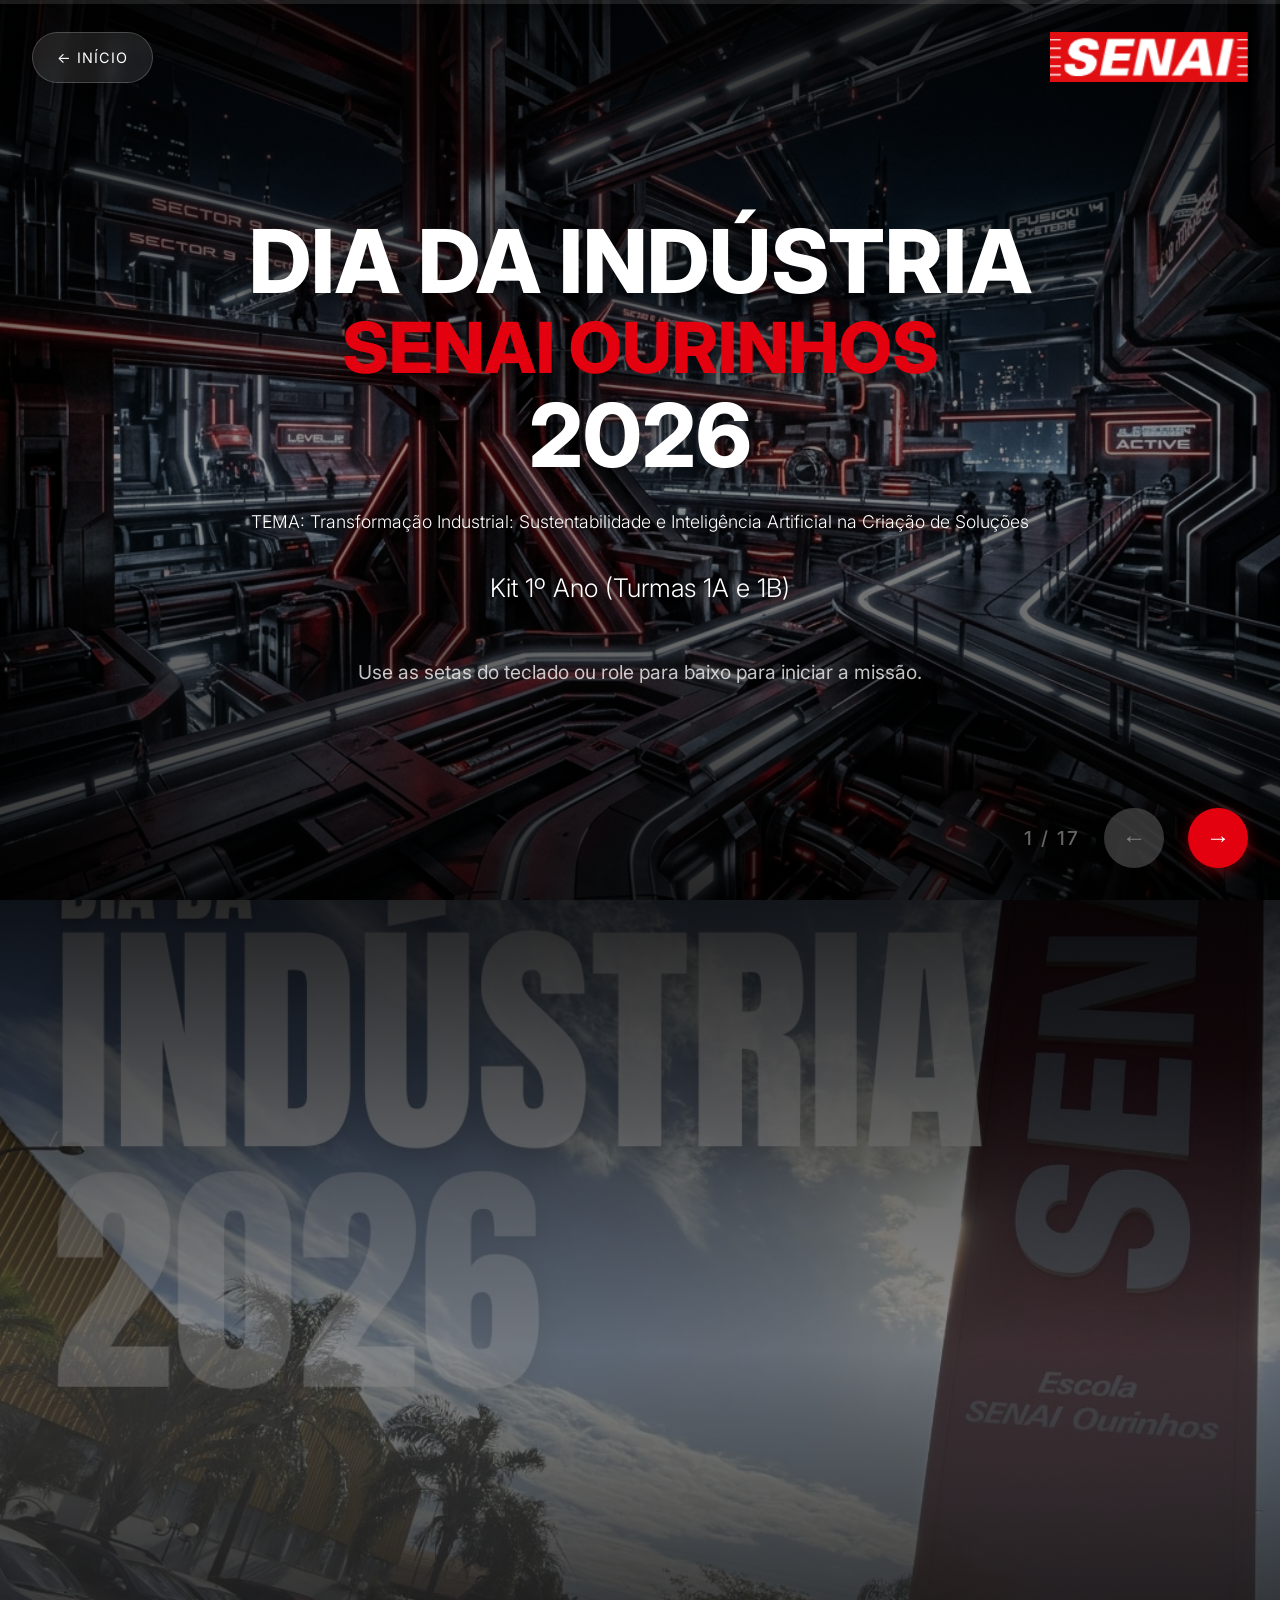
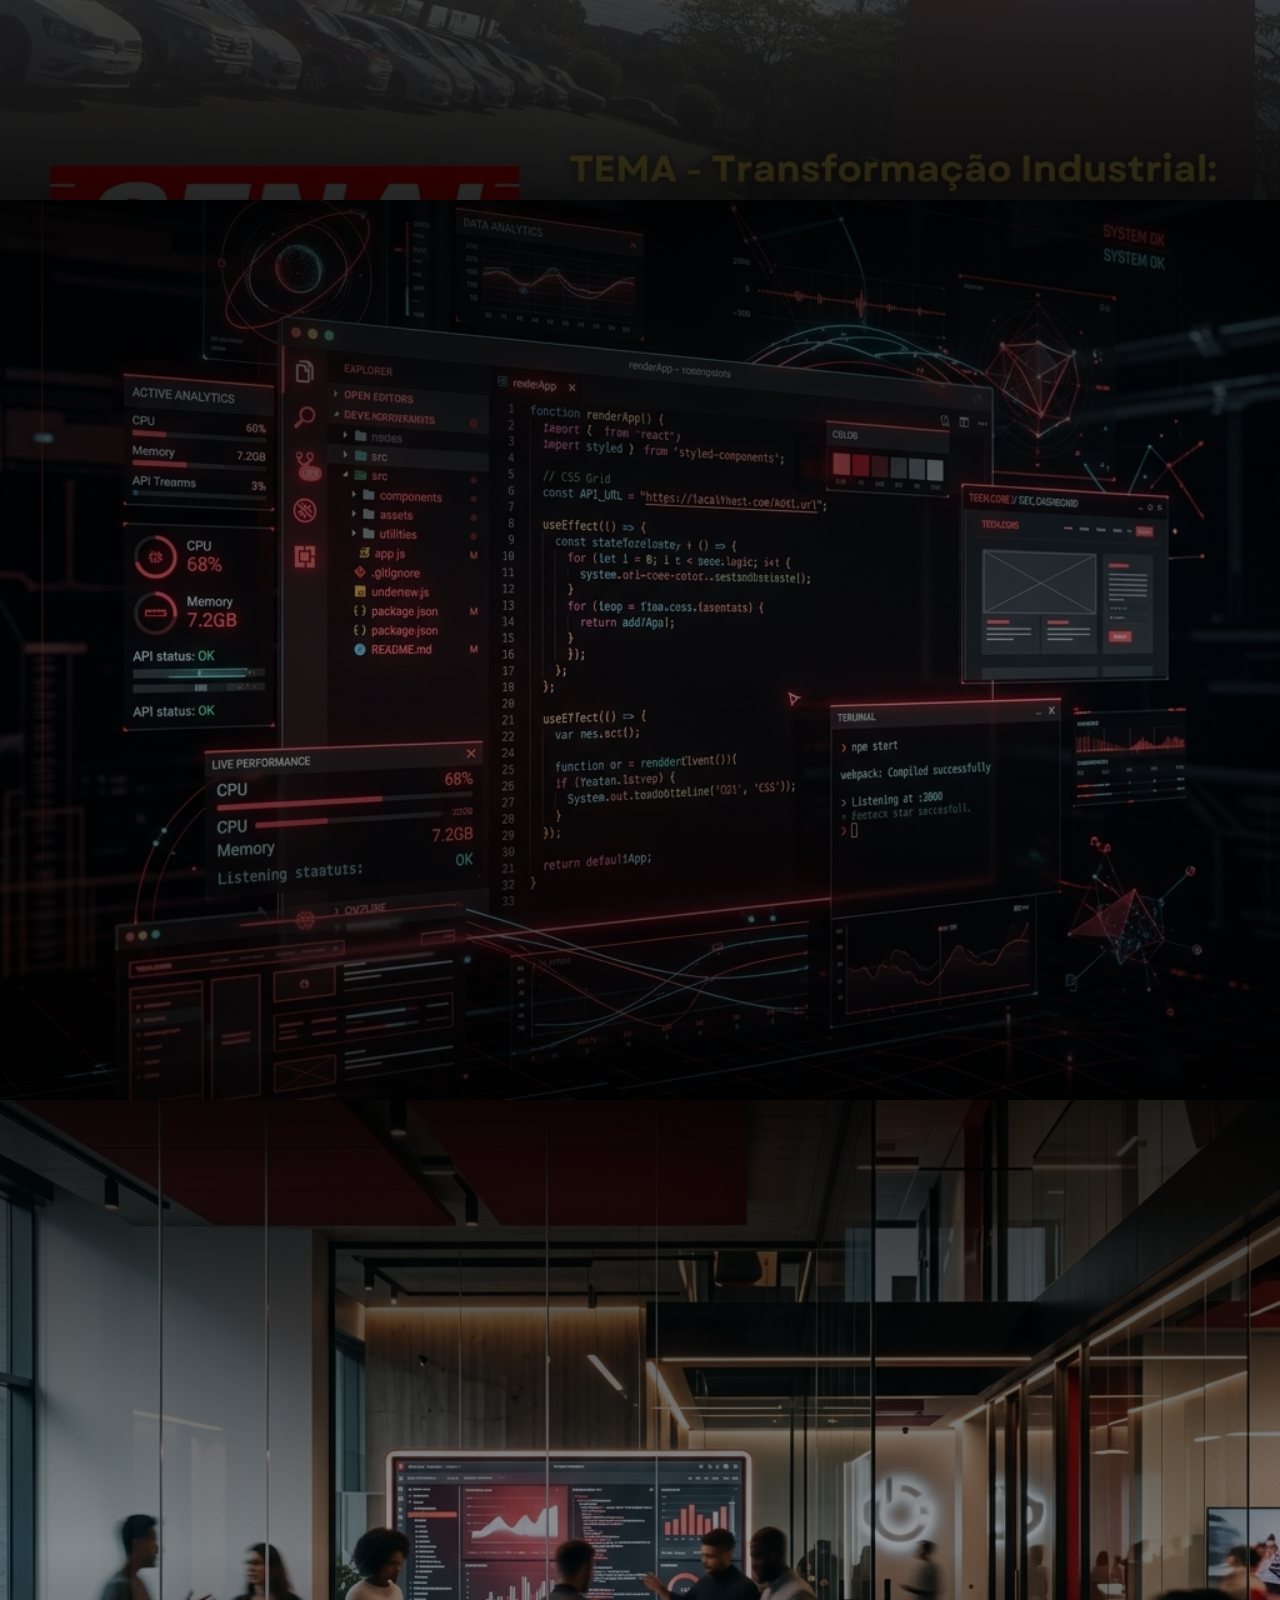
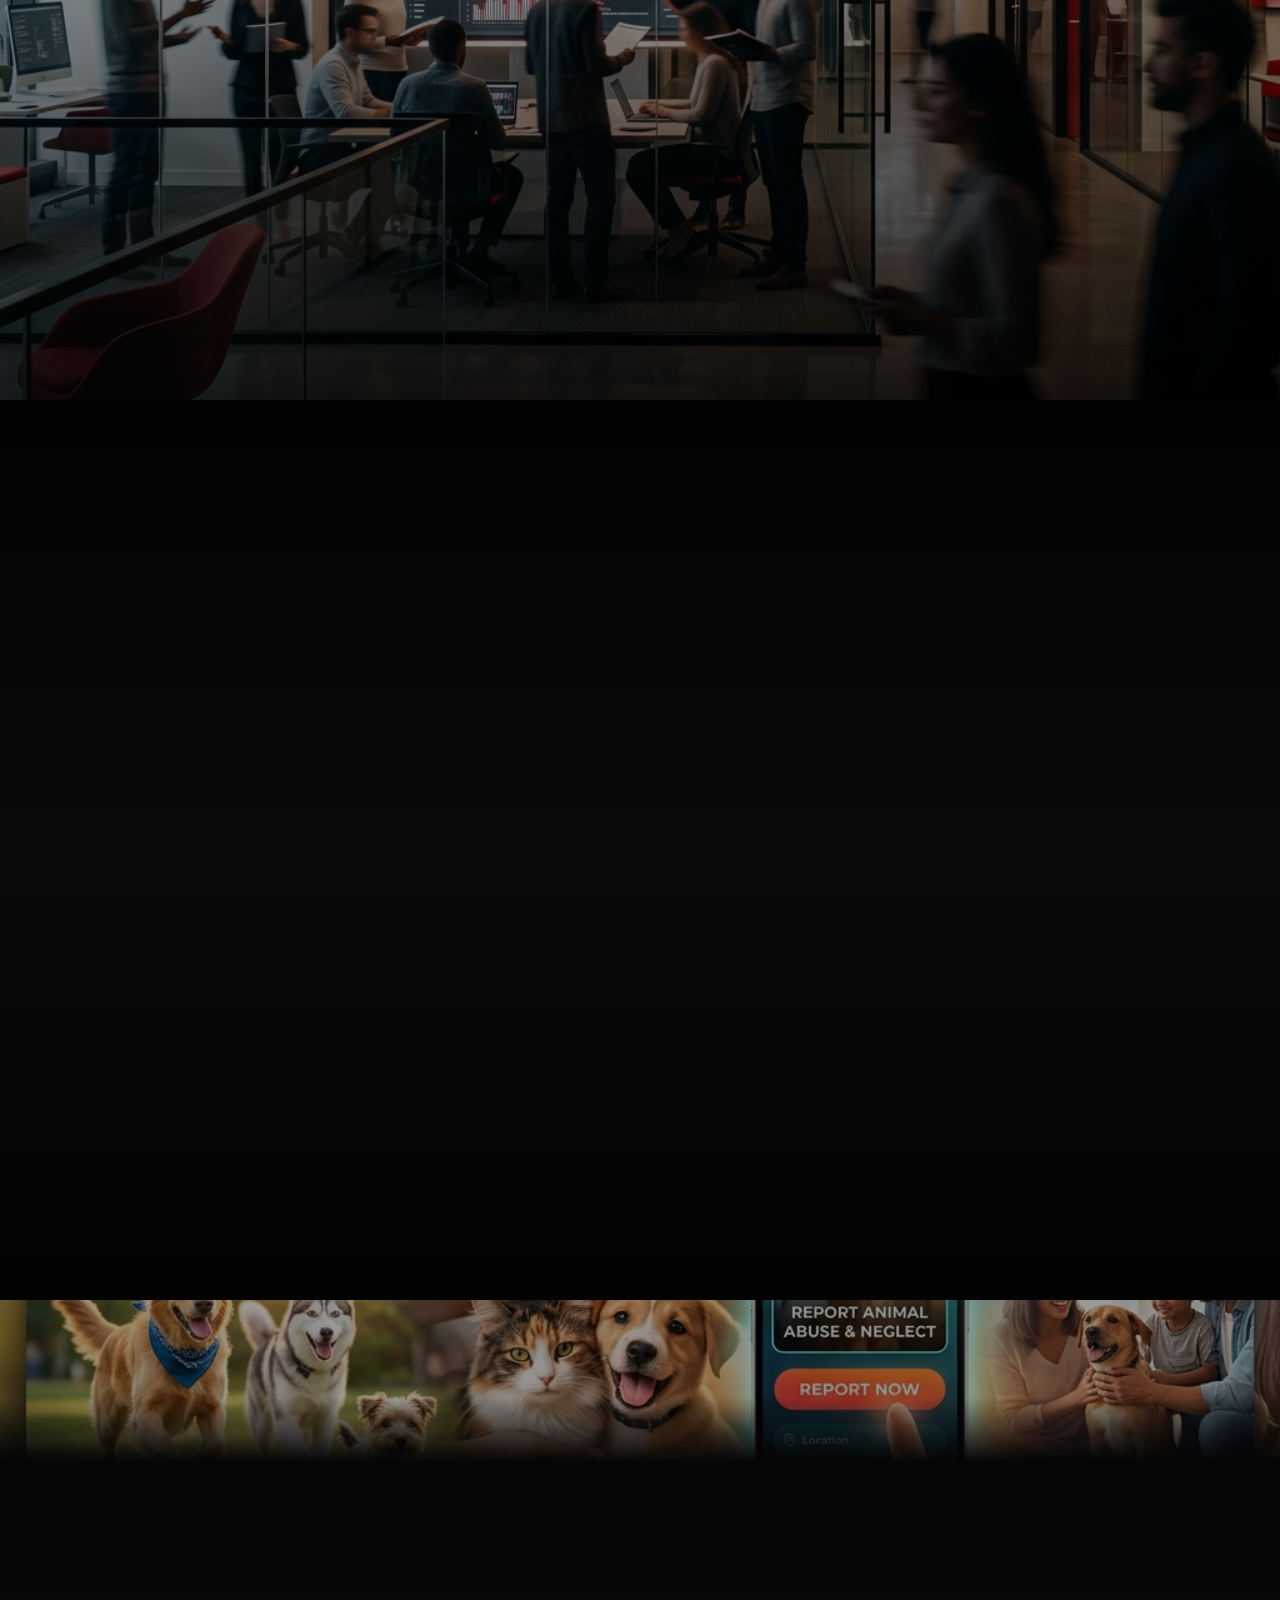
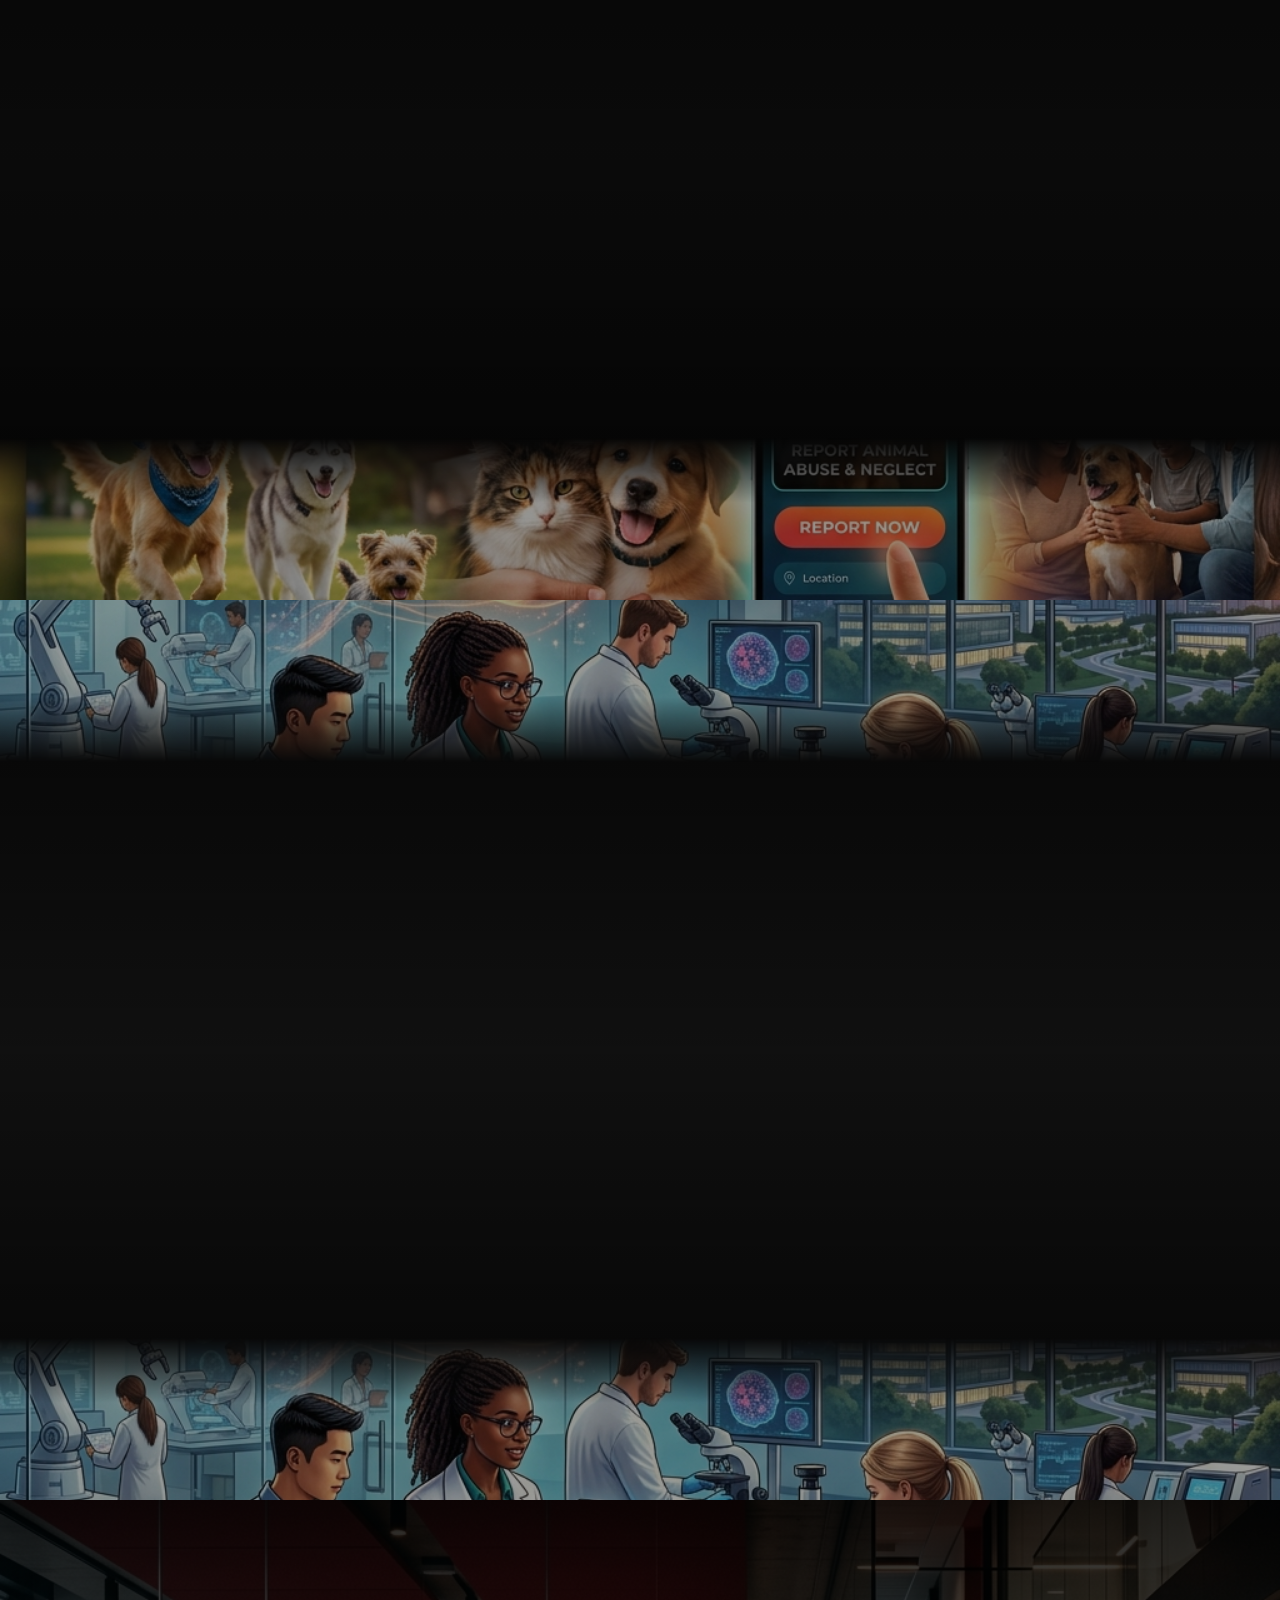
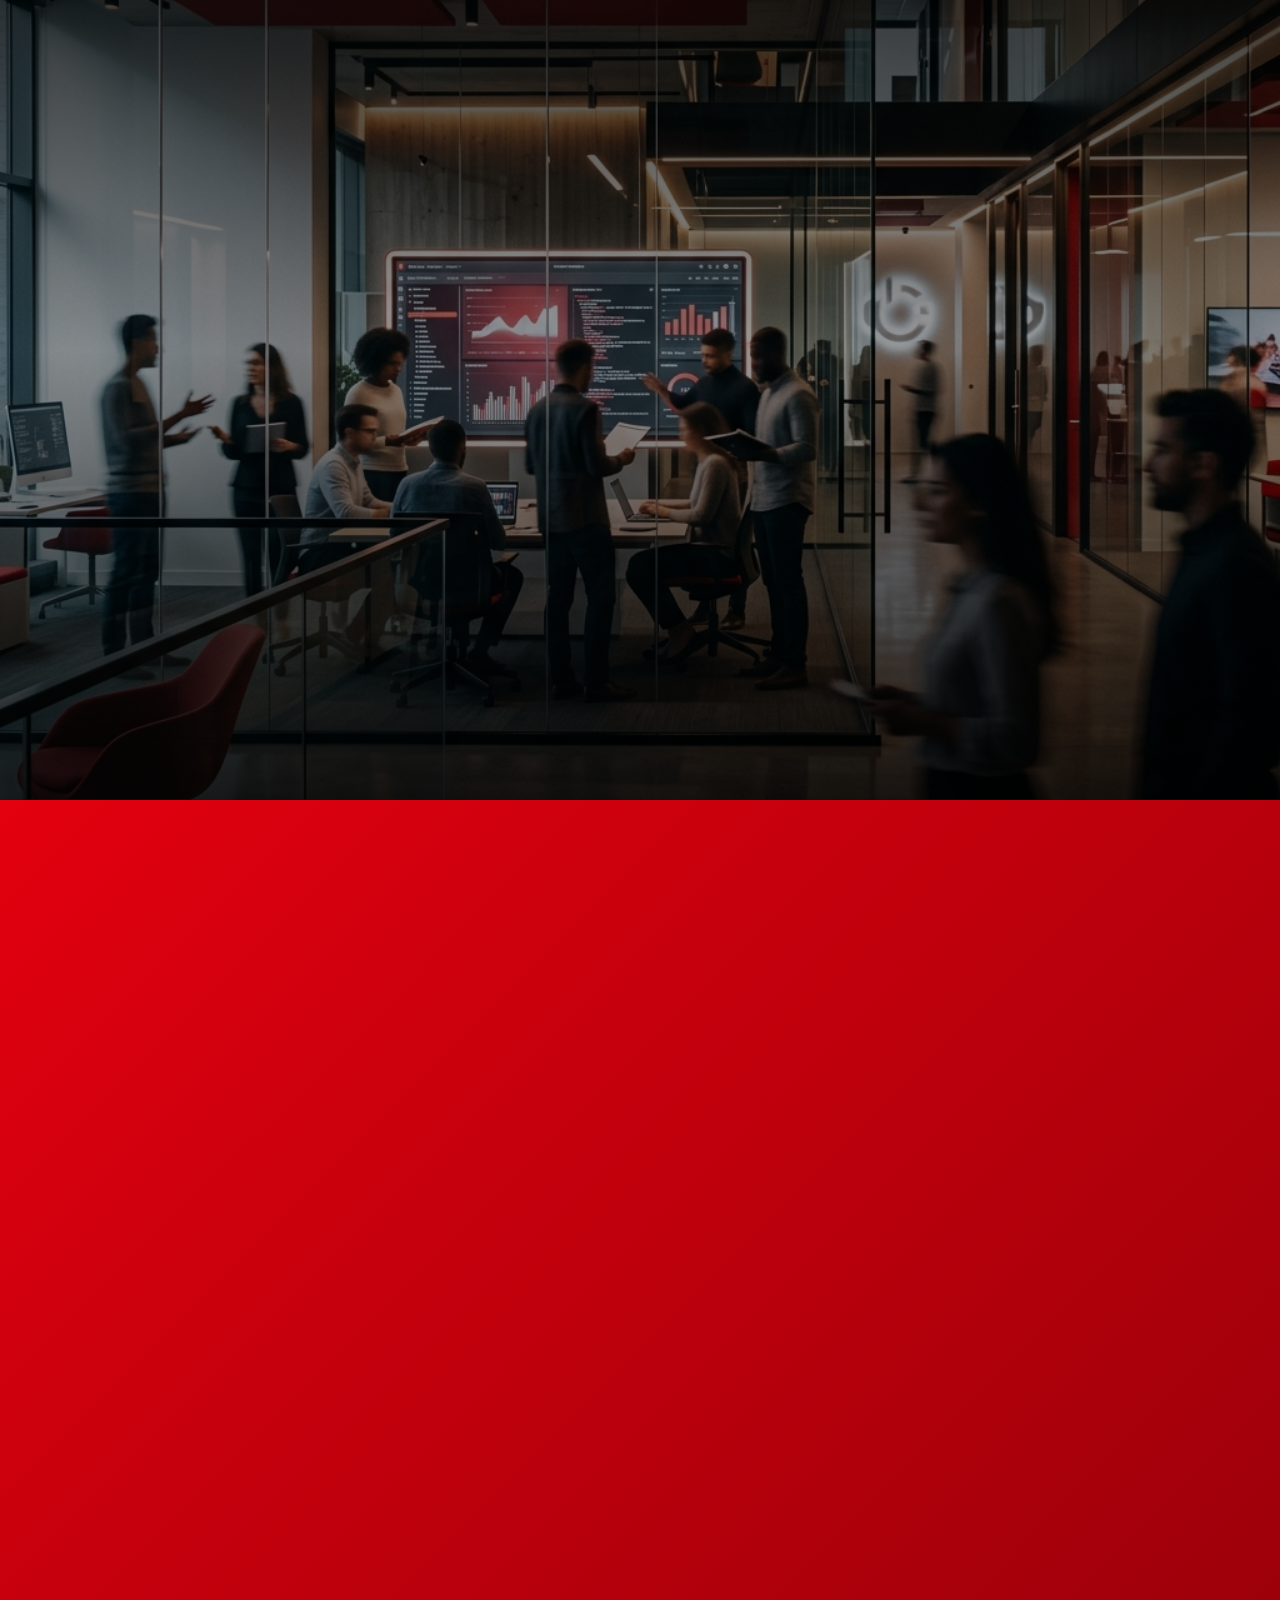
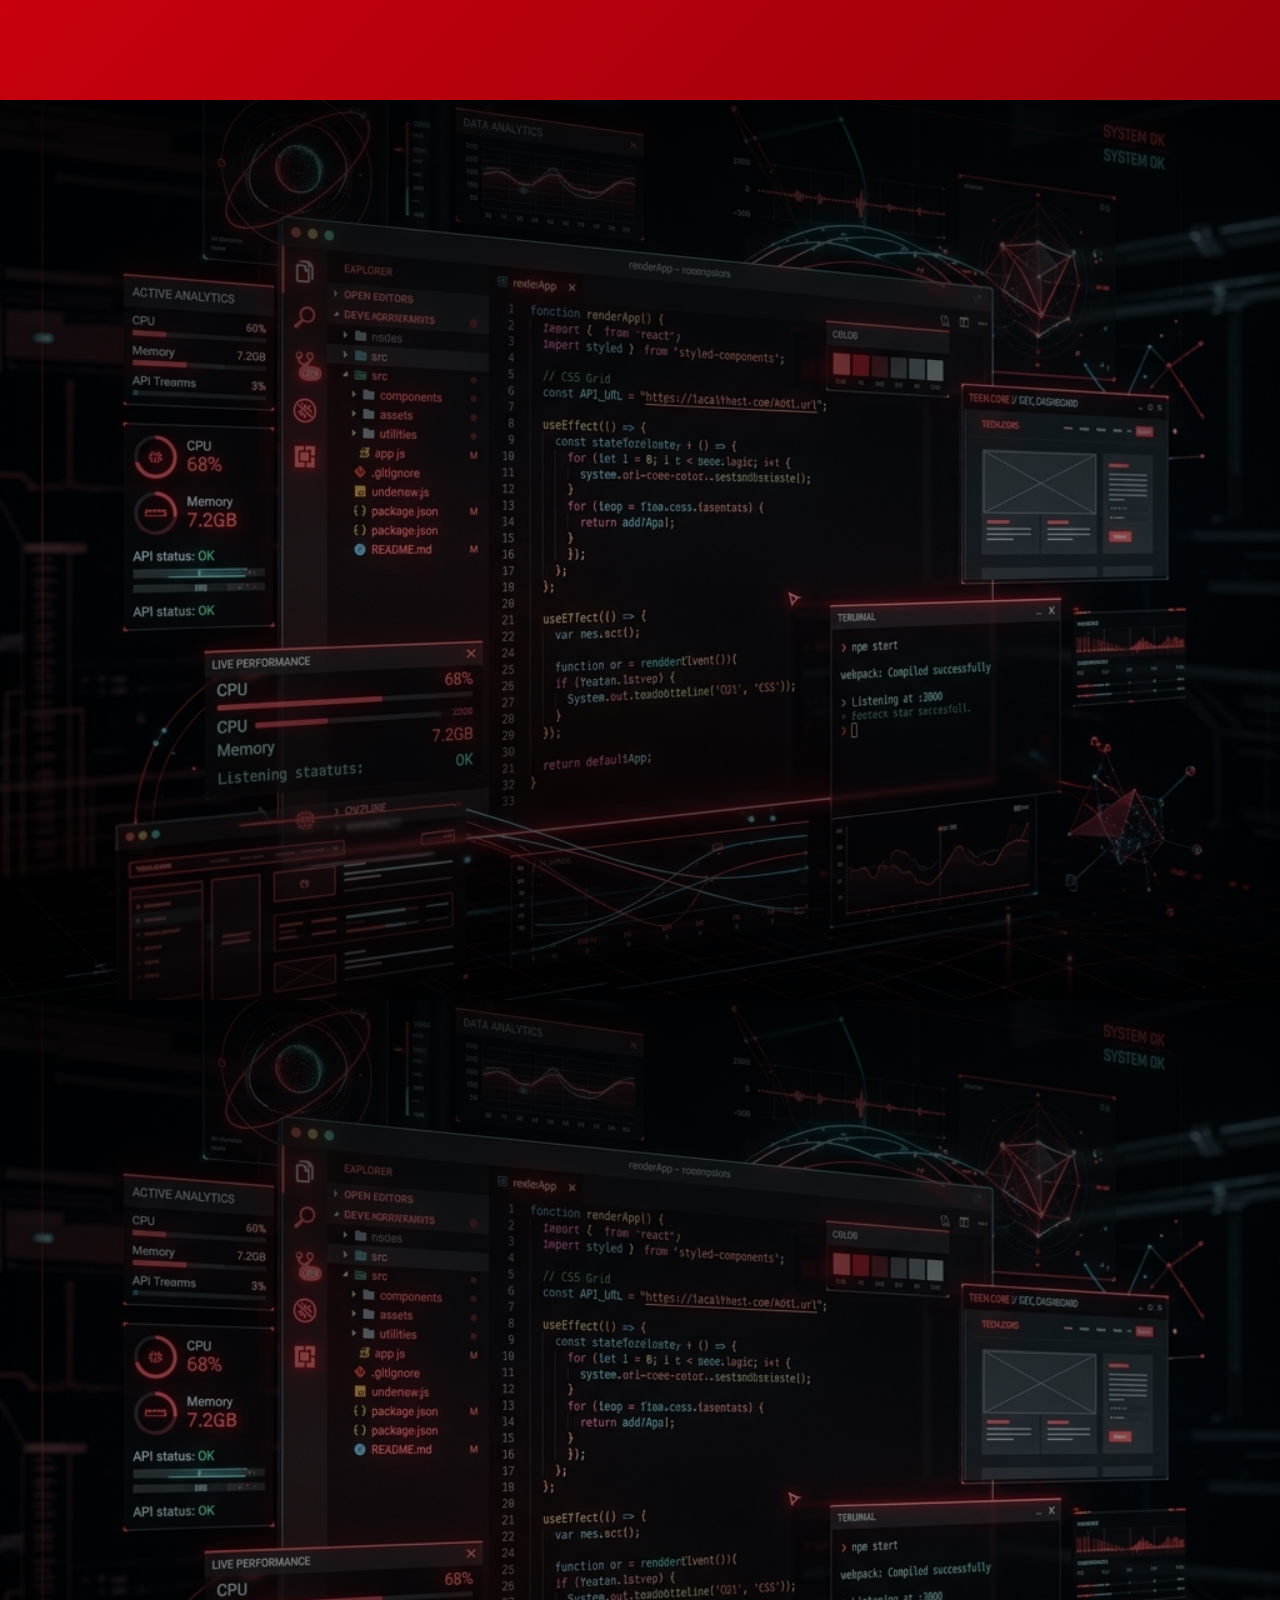
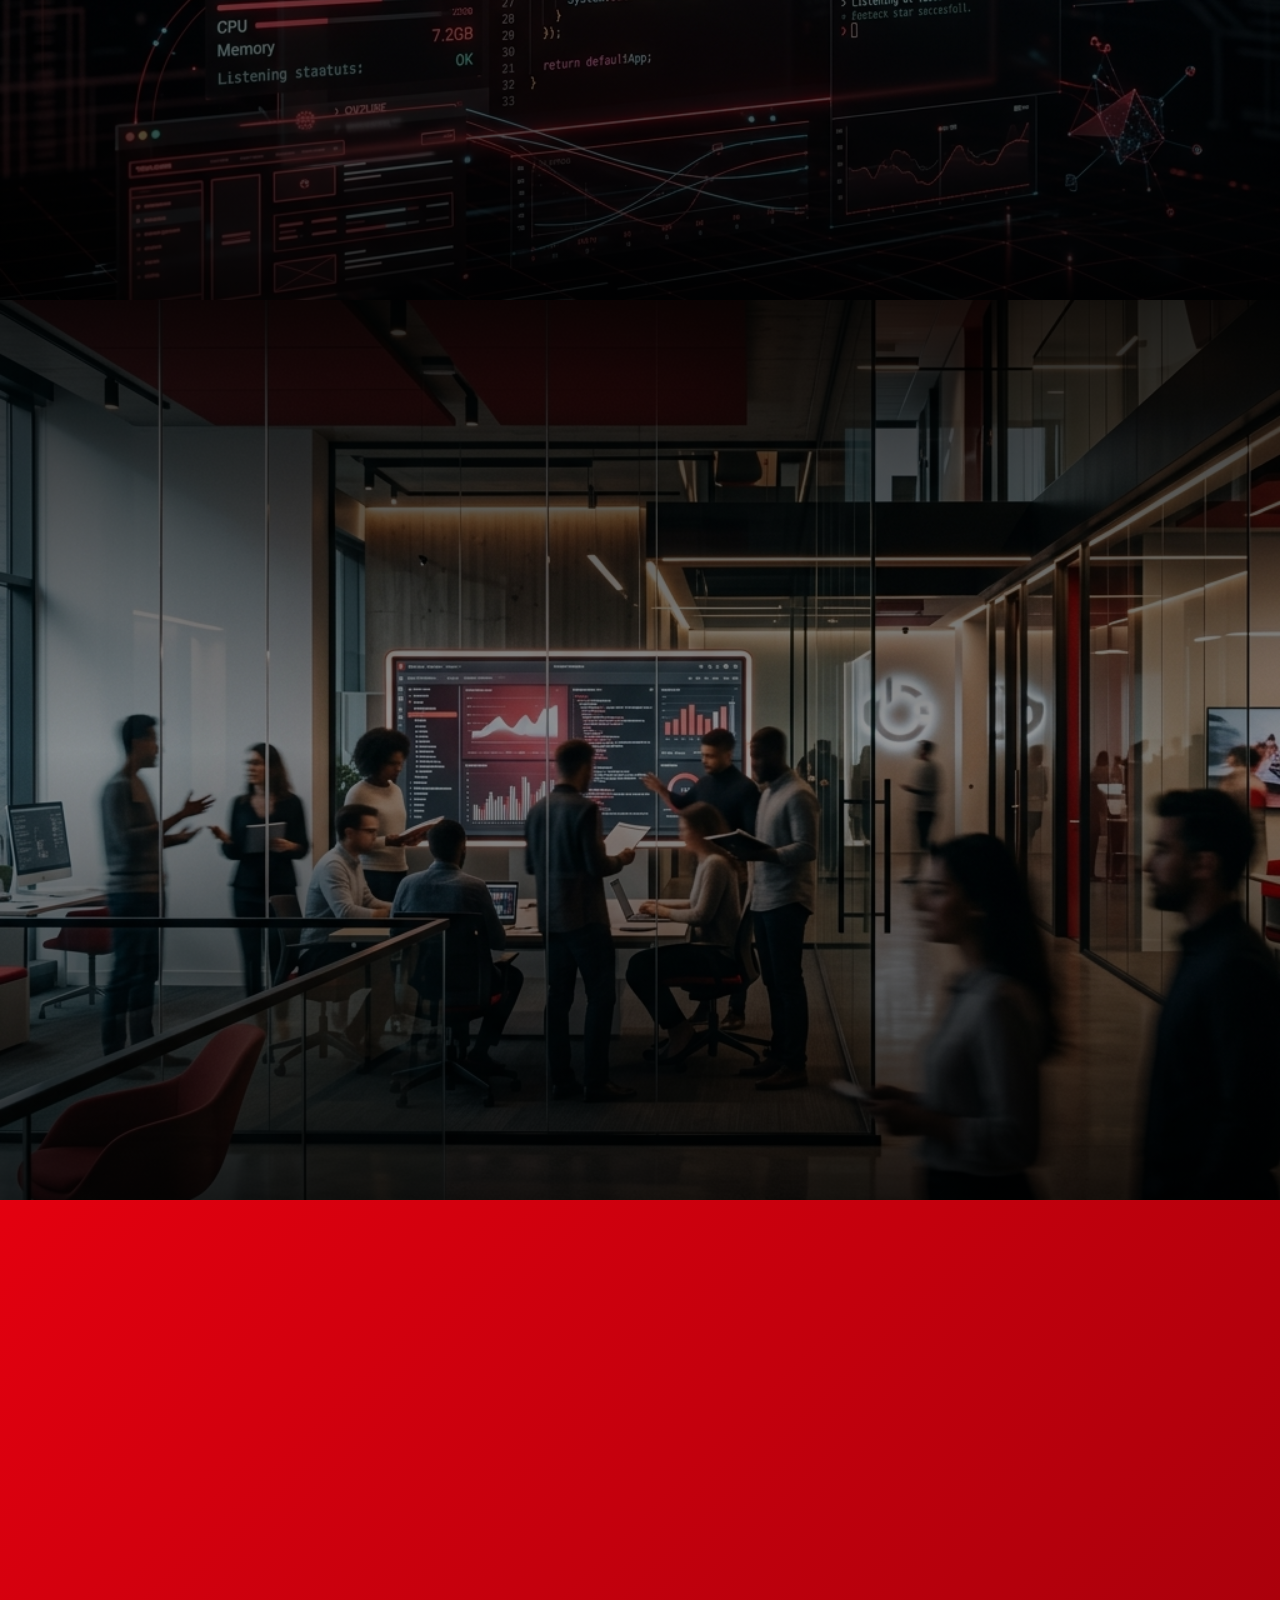
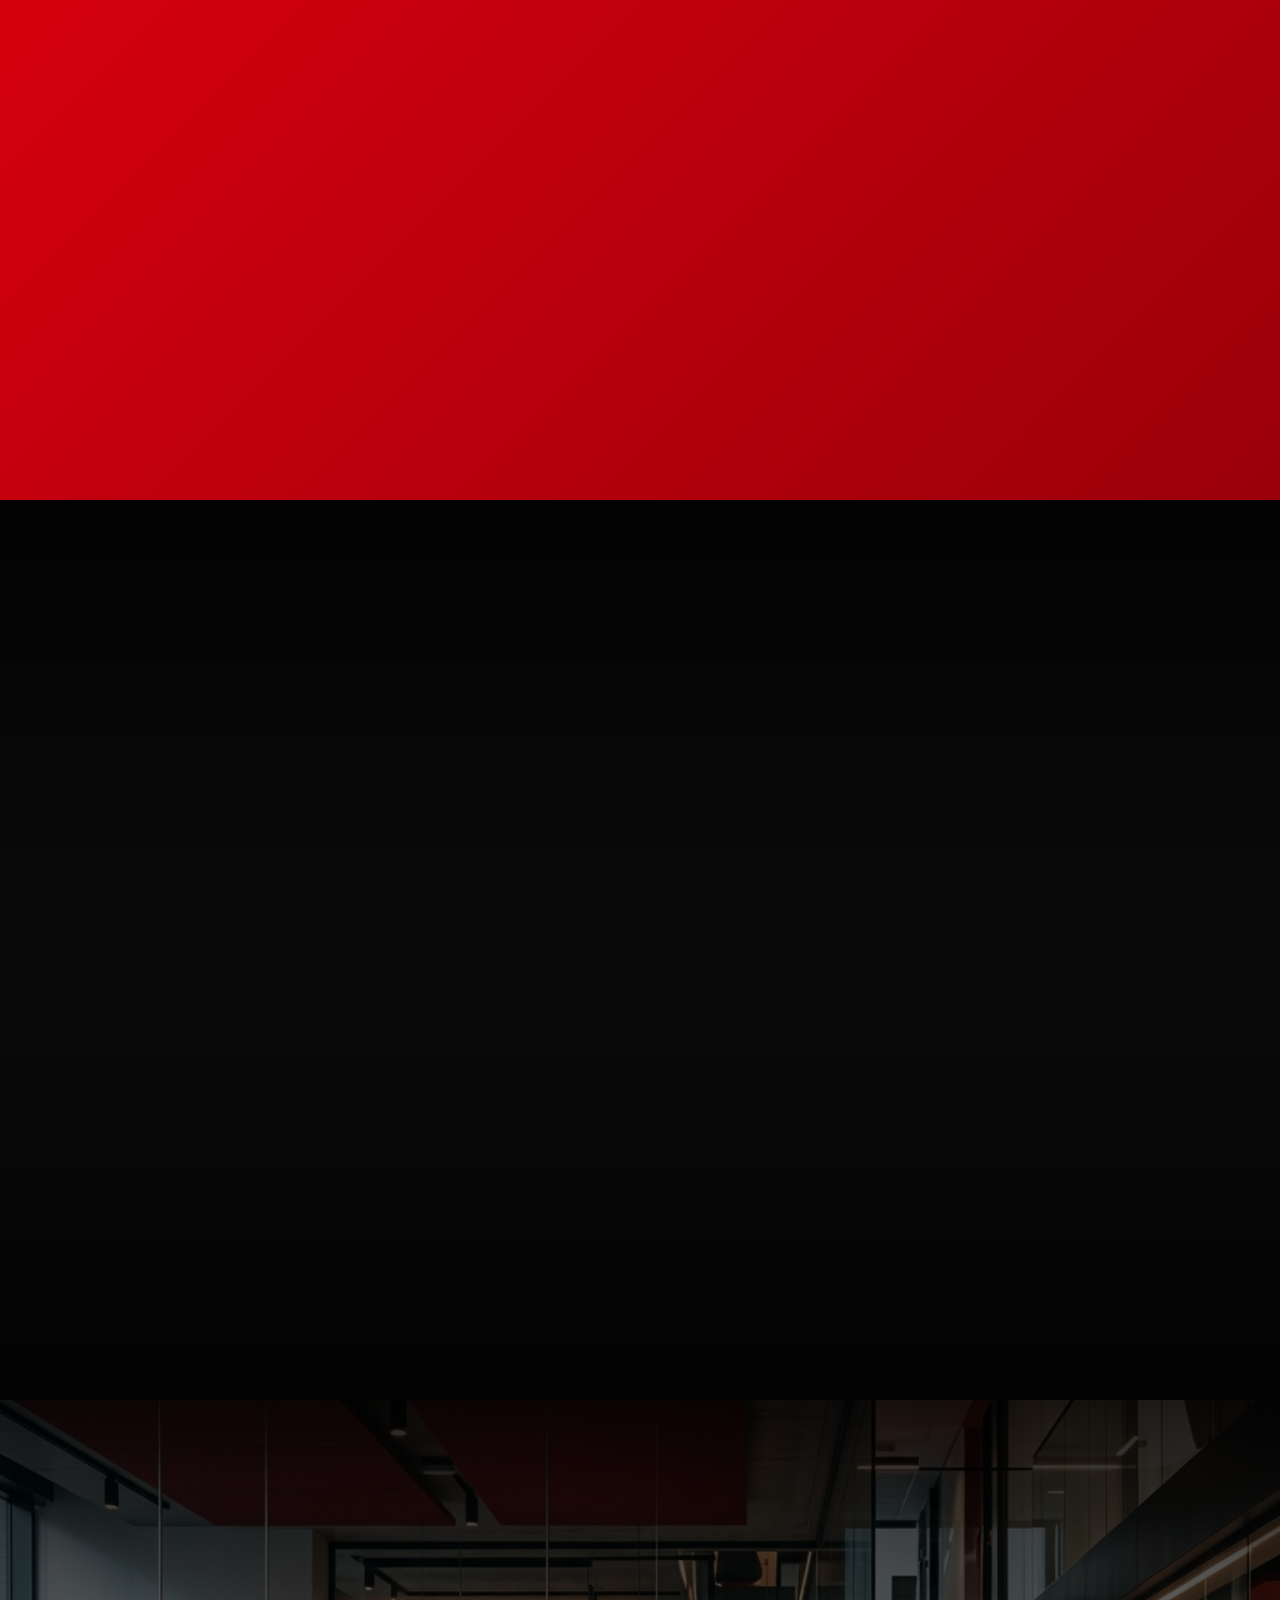
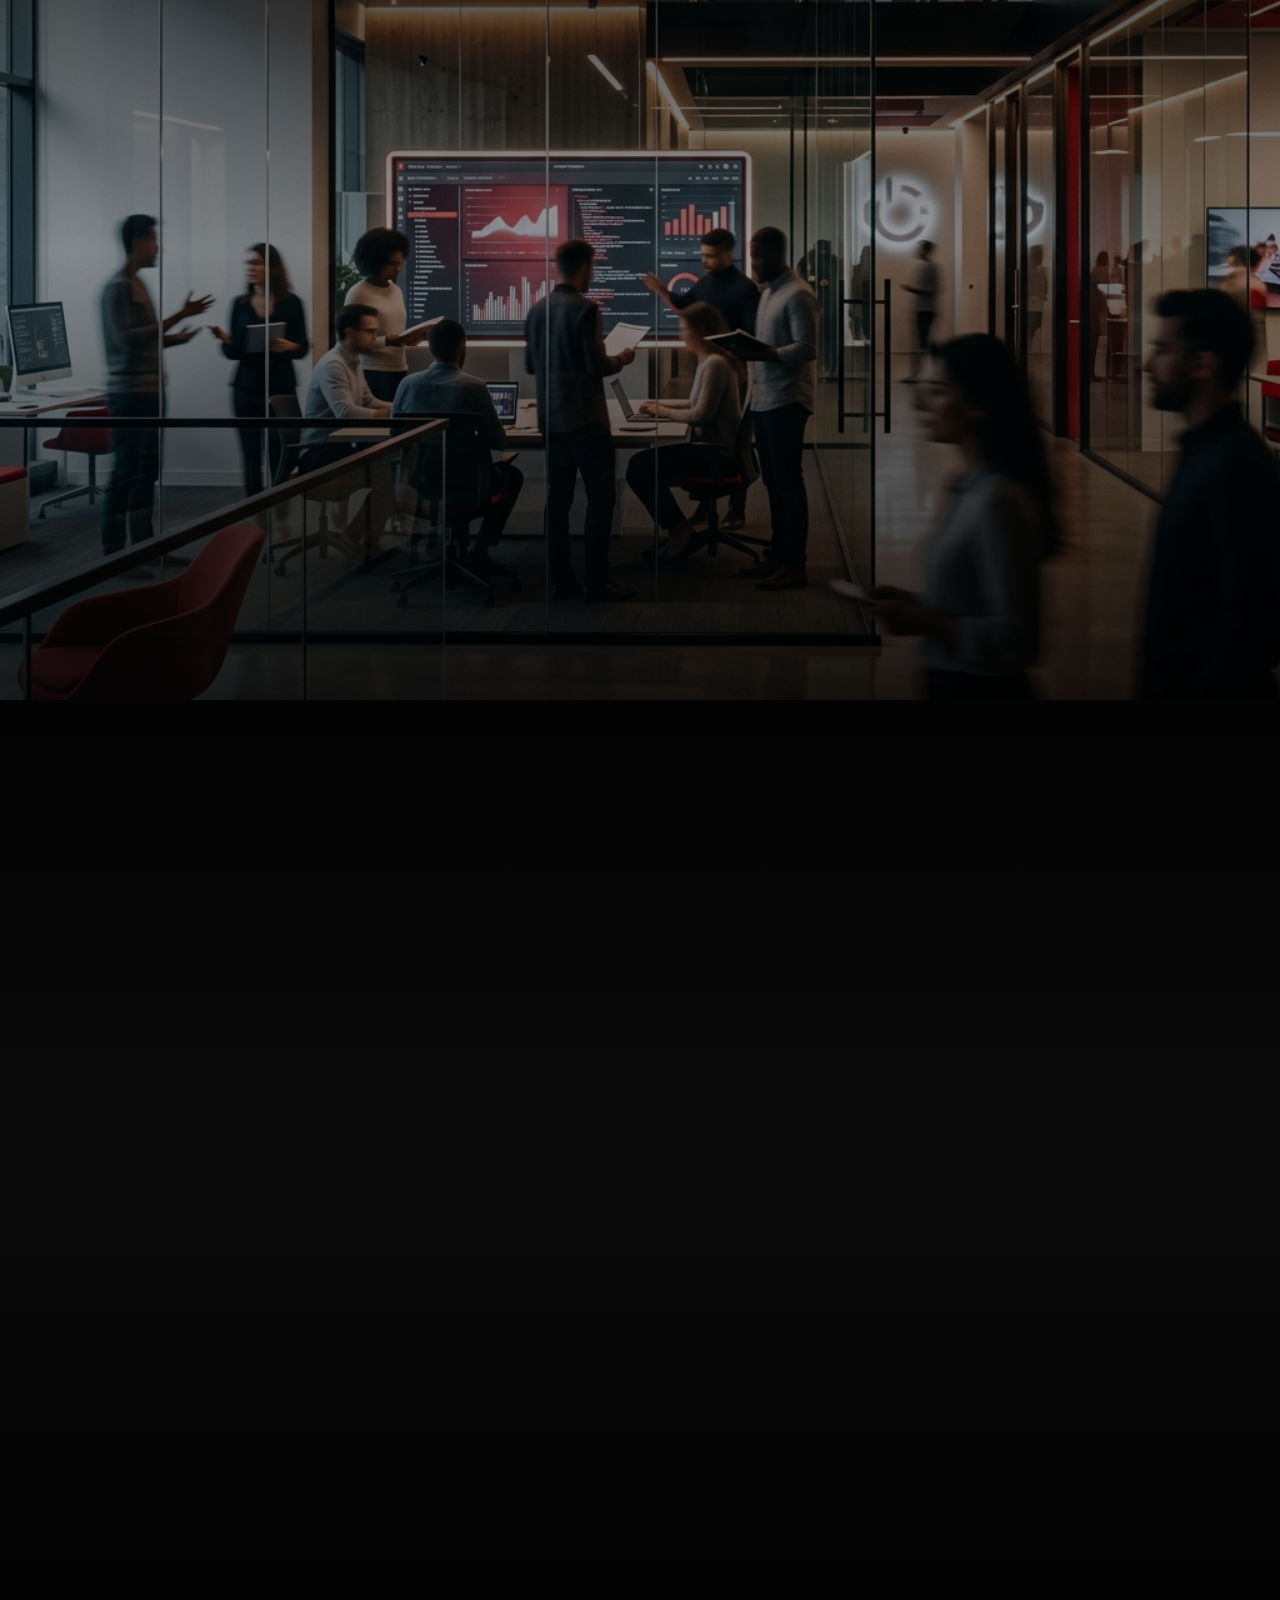
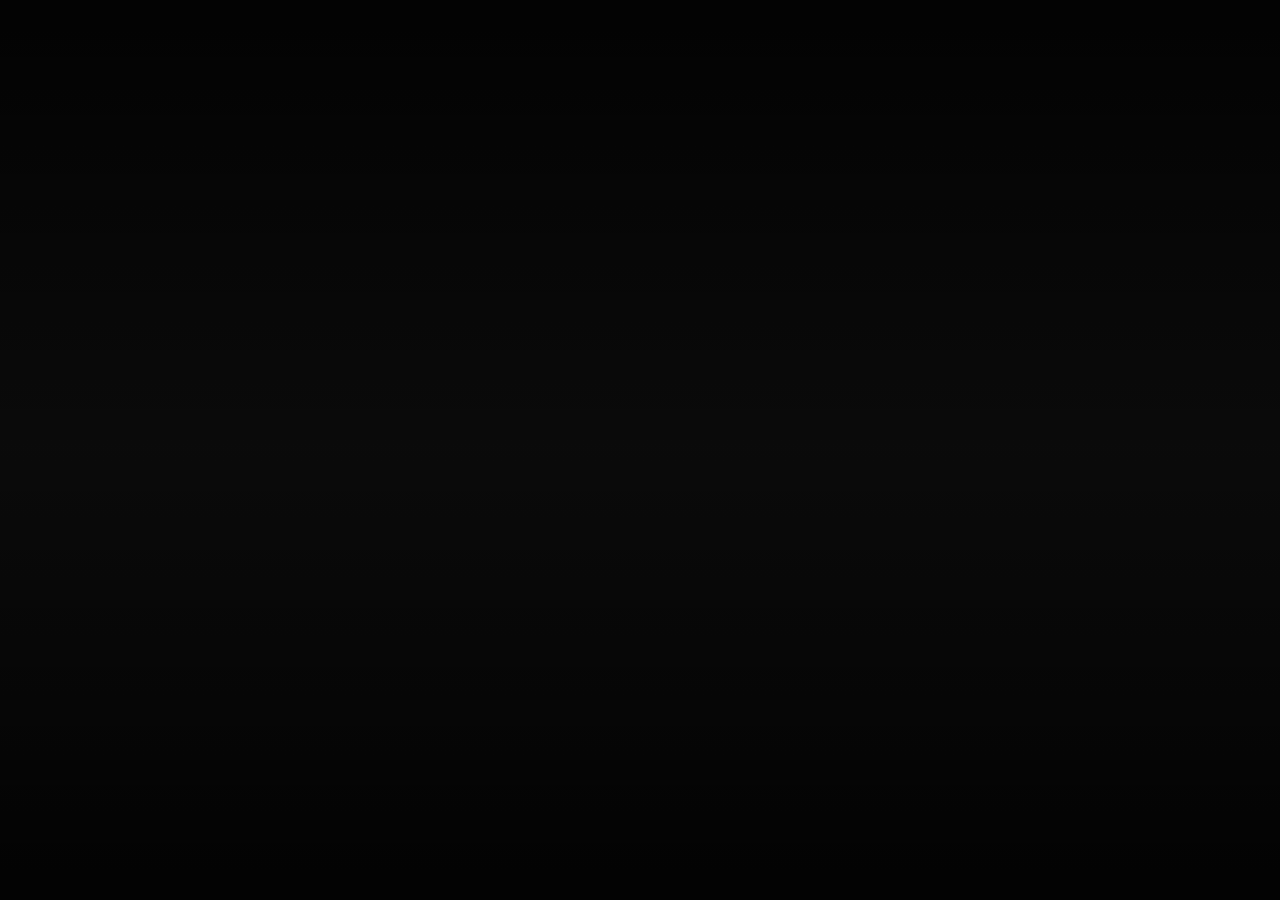
==== commit 67aceff0: "Enhance theme slides with thematic decorative bars" ====
--- a/1-ano.html
+++ b/1-ano.html
@@ -75,22 +75,26 @@
 
         <!-- Slide 6: Tema Turma A -->
         <div class="slide bg-dark">
+            <div class="theme-bar top" style="background-image: url('assets/tema-1a.png')"></div>
             <div class="slide-content">
                 <h2>Tema - Turma 1A</h2>
                 <p><strong>Apoio Pet</strong></p>
                 <p style="font-size: 1.2rem;">Plataforma para Apoio a Pets para adoção e denúncia de maus tratos.</p>
                 <a href="https://plataforma.gpinovacao.senai.br/plataforma/demandas-da-industria/interna/11690" target="_blank" class="external-link">Ver Documentação na Plataforma GP Inovação</a>
             </div>
+            <div class="theme-bar bottom" style="background-image: url('assets/tema-1a.png')"></div>
         </div>
 
         <!-- Slide 7: Tema Turma B -->
         <div class="slide bg-gray">
+            <div class="theme-bar top" style="background-image: url('assets/tema-1b.png')"></div>
             <div class="slide-content">
                 <h2>Tema - Turma 1B</h2>
                 <p><strong>Gestão Laboratorial</strong></p>
                 <p style="font-size: 1.2rem;">Estratégia de Reposicionamento de Marca para Atração de Jovens Talentos no Segmento de Soluções.</p>
                 <a href="https://plataforma.gpinovacao.senai.br/plataforma/demandas-da-industria/interna/11993" target="_blank" class="external-link">Ver Documentação na Plataforma GP Inovação</a>
             </div>
+            <div class="theme-bar bottom" style="background-image: url('assets/tema-1b.png')"></div>
         </div>
 
         <!-- Slide 8: Formação dos Times -->
@@ -124,7 +128,7 @@
         <!-- Slide 10: Missão Parte 1 -->
         <div class="slide code-bg">
             <div class="slide-content">
-                <h2>Missão: Analistas de Requisitos</h2>
+                <h2>Missão: <br>Analistas de Requisitos</h2>
                 <p>Entregar o <strong>Documento de Requisitos</strong> conforme modelo padrão.</p>
                 <div class="card-container">
                     <div class="card">
@@ -137,7 +141,7 @@
         <!-- Slide 11: Missão Parte 2 -->
         <div class="slide code-bg">
             <div class="slide-content">
-                <h2>Missão: Desenvolvedores (Lógica)</h2>
+                <h2>Missão: <br>Desenvolvedores (Lógica)</h2>
                 <p>Entregar um <strong>Protótipo de Alta Fidelidade no Figma</strong> contendo todas as interações e navegações.</p>
                 <div class="card-container">
                     <div class="card">
@@ -150,7 +154,7 @@
         <!-- Slide 12: Missão Parte 3 -->
         <div class="slide team-bg">
             <div class="slide-content">
-                <h2>Missão: Analistas de Marketing</h2>
+                <h2>Missão: <br>Analistas de Marketing</h2>
                 <p>Construir o <strong>Plano de Marketing e Apresentação do Pitch</strong>.</p>
                 <div class="card-container">
                     <div class="card">
@@ -189,27 +193,56 @@
         <div class="slide bg-dark">
             <div class="slide-content">
                 <h2>Cronograma do Evento</h2>
-                <p style="margin-bottom: 2rem;"><strong>Datas: 26 e 27/05/2026</strong> <br> Atividades práticas: Manhã (8h-11h) e Tarde (14h-17h)</p>
-                <div class="timeline">
-                    <div class="timeline-item">
-                        <div class="timeline-dot">06</div>
-                        <div class="timeline-content"><h4>06/05</h4><p>Kickoff e Escopo</p></div>
-                    </div>
-                    <div class="timeline-item">
-                        <div class="timeline-dot">07</div>
-                        <div class="timeline-content"><h4>07-13/05</h4><p>Design e Docs</p></div>
-                    </div>
-                    <div class="timeline-item">
-                        <div class="timeline-dot">14</div>
-                        <div class="timeline-content"><h4>14/05</h4><p>Integração</p></div>
-                    </div>
-                    <div class="timeline-item">
-                        <div class="timeline-dot">26</div>
-                        <div class="timeline-content"><h4>26/05</h4><p>Ativ. Prática</p></div>
-                    </div>
-                    <div class="timeline-item">
-                        <div class="timeline-dot">27</div>
-                        <div class="timeline-content"><h4>27/05</h4><p>Grande Pitch</p></div>
+                <p style="margin-bottom: 2rem;"><strong>Dia da Indústria 2026: 26/05/2026 e 27/05/2026</strong> <br> Atividades práticas: Manhã (8h-11h) e Tarde (14h-17h)</p>
+                <div class="timeline-group">
+                    <h2 class="timeline-label">1ºA</h2>
+                    <div class="timeline">
+                        <div class="timeline-item">
+                            <div class="timeline-dot">06</div>
+                            <div class="timeline-content"><h4>06/05</h4><p>Kickoff e Escopo</p></div>
+                        </div>
+                        <div class="timeline-item">
+                            <div class="timeline-dot">07</div>
+                            <div class="timeline-content"><h4>07/05</h4><p>Design, Docs e Prototipação</p></div>
+                        </div>
+                        <div class="timeline-item">
+                            <div class="timeline-dot">13</div>
+                            <div class="timeline-content"><h4>13/05</h4><p>Design, Docs e Prototipação</p></div>
+                        </div>
+                        <div class="timeline-item">
+                            <div class="timeline-dot">14</div>
+                            <div class="timeline-content"><h4>14/05</h4><p>Pitches, Votação e Integração</p></div>
+                        </div>
+                        <div class="timeline-item">
+                            <div class="timeline-dot">27</div>
+                            <div class="timeline-content"><h4>27/05</h4><p>Dia da Indústria - Grande Pitch</p></div>
+                        </div>
+                    </div>
+                </div>
+
+                <div class="timeline-group">
+                    <h2 class="timeline-label">1ºB</h2>
+                    <div class="timeline">
+                        <div class="timeline-item">
+                            <div class="timeline-dot">06</div>
+                            <div class="timeline-content"><h4>06/05</h4><p>Kickoff e Escopo</p></div>
+                        </div>
+                        <div class="timeline-item">
+                            <div class="timeline-dot">08</div>
+                            <div class="timeline-content"><h4>08/05</h4><p>Design, Docs e Prototipação</p></div>
+                        </div>
+                        <div class="timeline-item">
+                            <div class="timeline-dot">13</div>
+                            <div class="timeline-content"><h4>13/05</h4><p>Design, Docs e Prototipação</p></div>
+                        </div>
+                        <div class="timeline-item">
+                            <div class="timeline-dot">15</div>
+                            <div class="timeline-content"><h4>15/05</h4><p>Pitches, Votação e Integração</p></div>
+                        </div>
+                        <div class="timeline-item">
+                            <div class="timeline-dot">27</div>
+                            <div class="timeline-content"><h4>27/05</h4><p>Dia da Indústria - Grande Pitch</p></div>
+                        </div>
                     </div>
                 </div>
             </div>
@@ -222,6 +255,7 @@
                 <p>Baixe agora a especificação completa em PDF para não perder nenhum detalhe.</p>
                 <div class="card-container" style="margin-top: 3rem;">
                     <a href="Especificação 1ºAno.pdf" download class="btn btn-red btn-pulse" style="padding: 1.5rem 3rem;">Baixar PDF Especificação</a>
+                    <a href="Modelo Documento de Requisitos.docx" download class="btn btn-dark" style="padding: 1.5rem 3rem;">Baixar Modelo Requisitos (.docx)</a>
                 </div>
             </div>
         </div>
--- a/style.css
+++ b/style.css
@@ -70,13 +70,35 @@
     width: auto;
 }
 
+/* Timeline Group with Label on the Left */
+.timeline-group {
+    display: flex;
+    align-items: center;
+    gap: 2rem;
+    margin-top: 3rem;
+    width: 100%;
+}
+
+.timeline-label {
+    font-size: 3rem;
+    font-weight: 800;
+    color: var(--senai-red);
+    min-width: 120px;
+    text-align: right;
+    margin: 0 !important;
+}
+
+.timeline-group .timeline {
+    flex-grow: 1;
+    margin-top: 0;
+}
+
 /* Timeline Styles */
 .timeline {
     display: flex;
     justify-content: space-between;
     align-items: flex-start;
     width: 100%;
-    margin-top: 3rem;
     position: relative;
     padding: 0 2rem;
 }
@@ -366,6 +388,38 @@
 }
 
 
+/* Theme Slide Decorative Bars */
+.theme-bar {
+    position: absolute;
+    left: 0;
+    width: 100%;
+    height: 18vh;
+    background-size: cover;
+    background-position: center;
+    z-index: 5;
+    pointer-events: none;
+    opacity: 0.6;
+    transition: opacity 0.5s ease;
+}
+
+.slide.active .theme-bar {
+    opacity: 0.9;
+}
+
+.theme-bar.top {
+    top: 0;
+    mask-image: linear-gradient(to bottom, black 60%, transparent 100%);
+    -webkit-mask-image: linear-gradient(to bottom, black 60%, transparent 100%);
+}
+
+.theme-bar.bottom {
+    bottom: 0;
+    mask-image: linear-gradient(to top, black 60%, transparent 100%);
+    -webkit-mask-image: linear-gradient(to top, black 60%, transparent 100%);
+}
+
+/* Specific backgrounds for theme slides are handled via inline styles for flexibility */
+
 .external-link {
     display: inline-block;
     margin-top: 1.5rem;
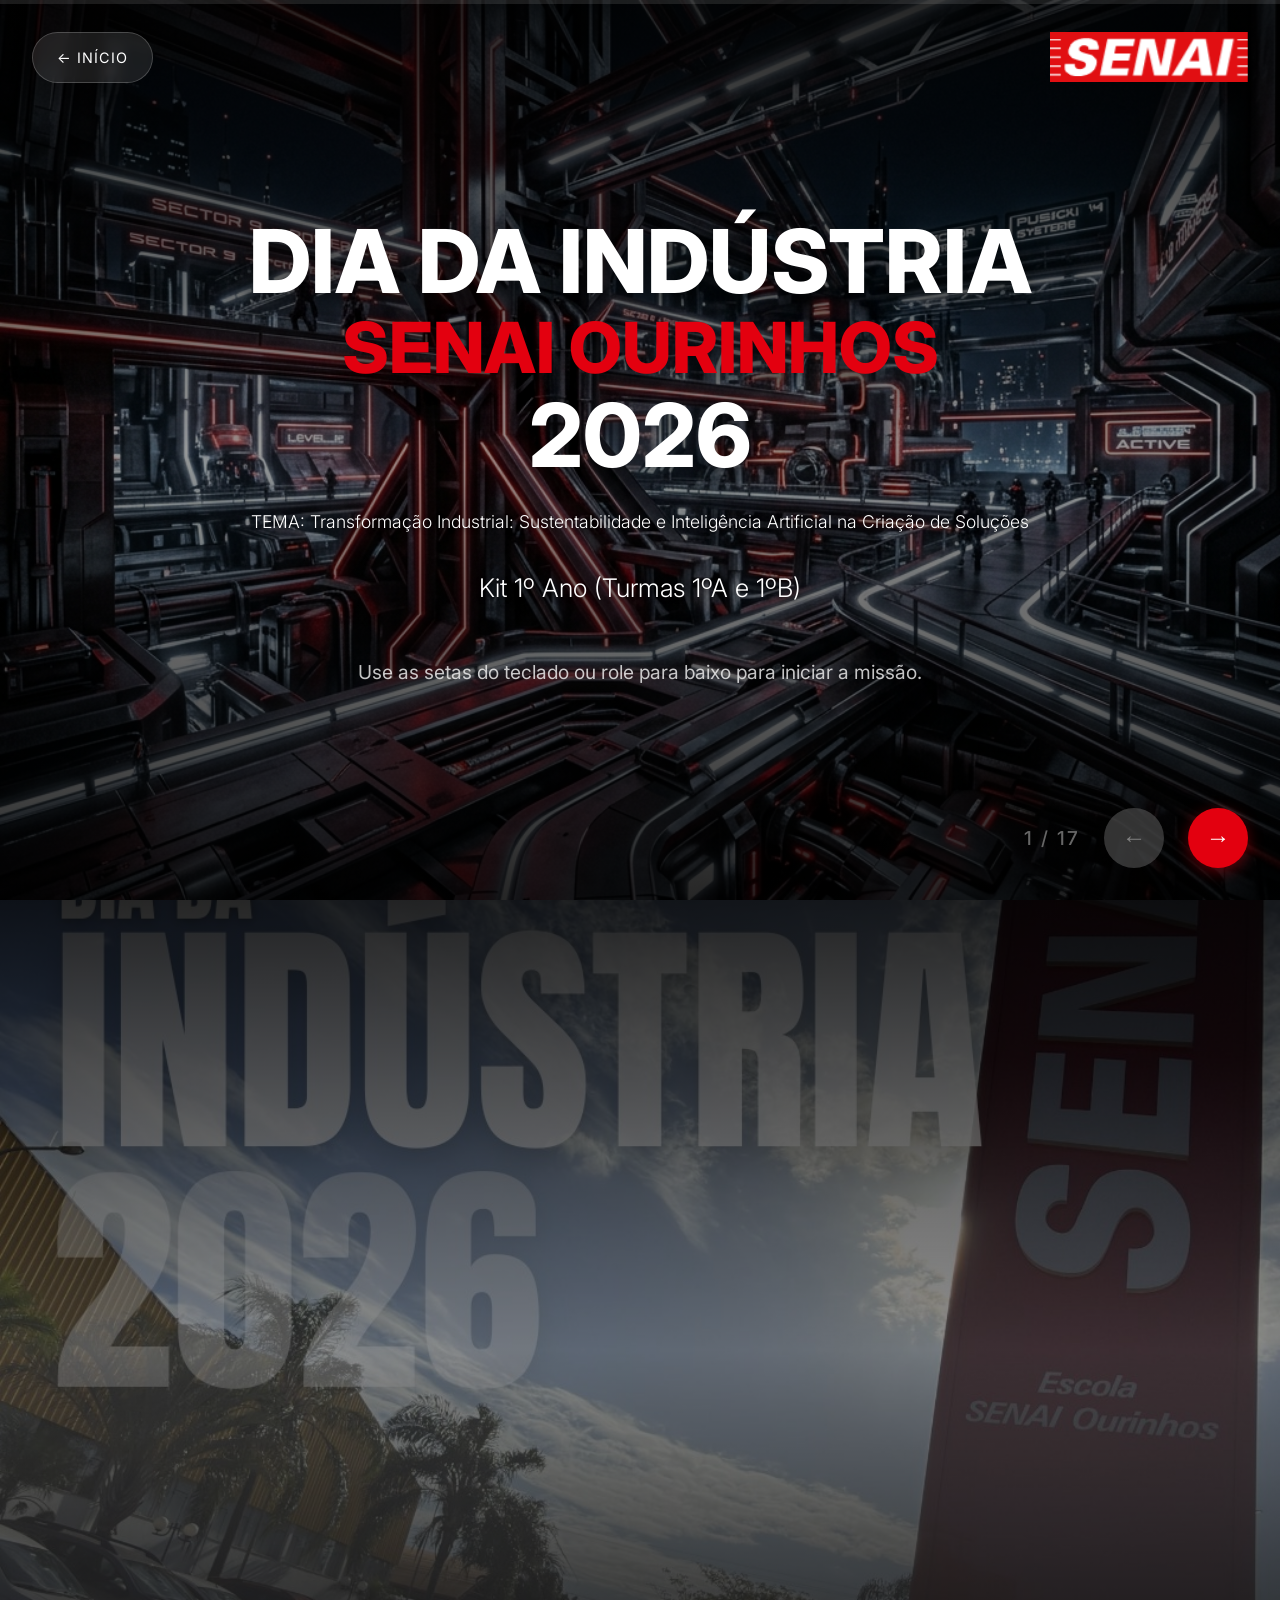
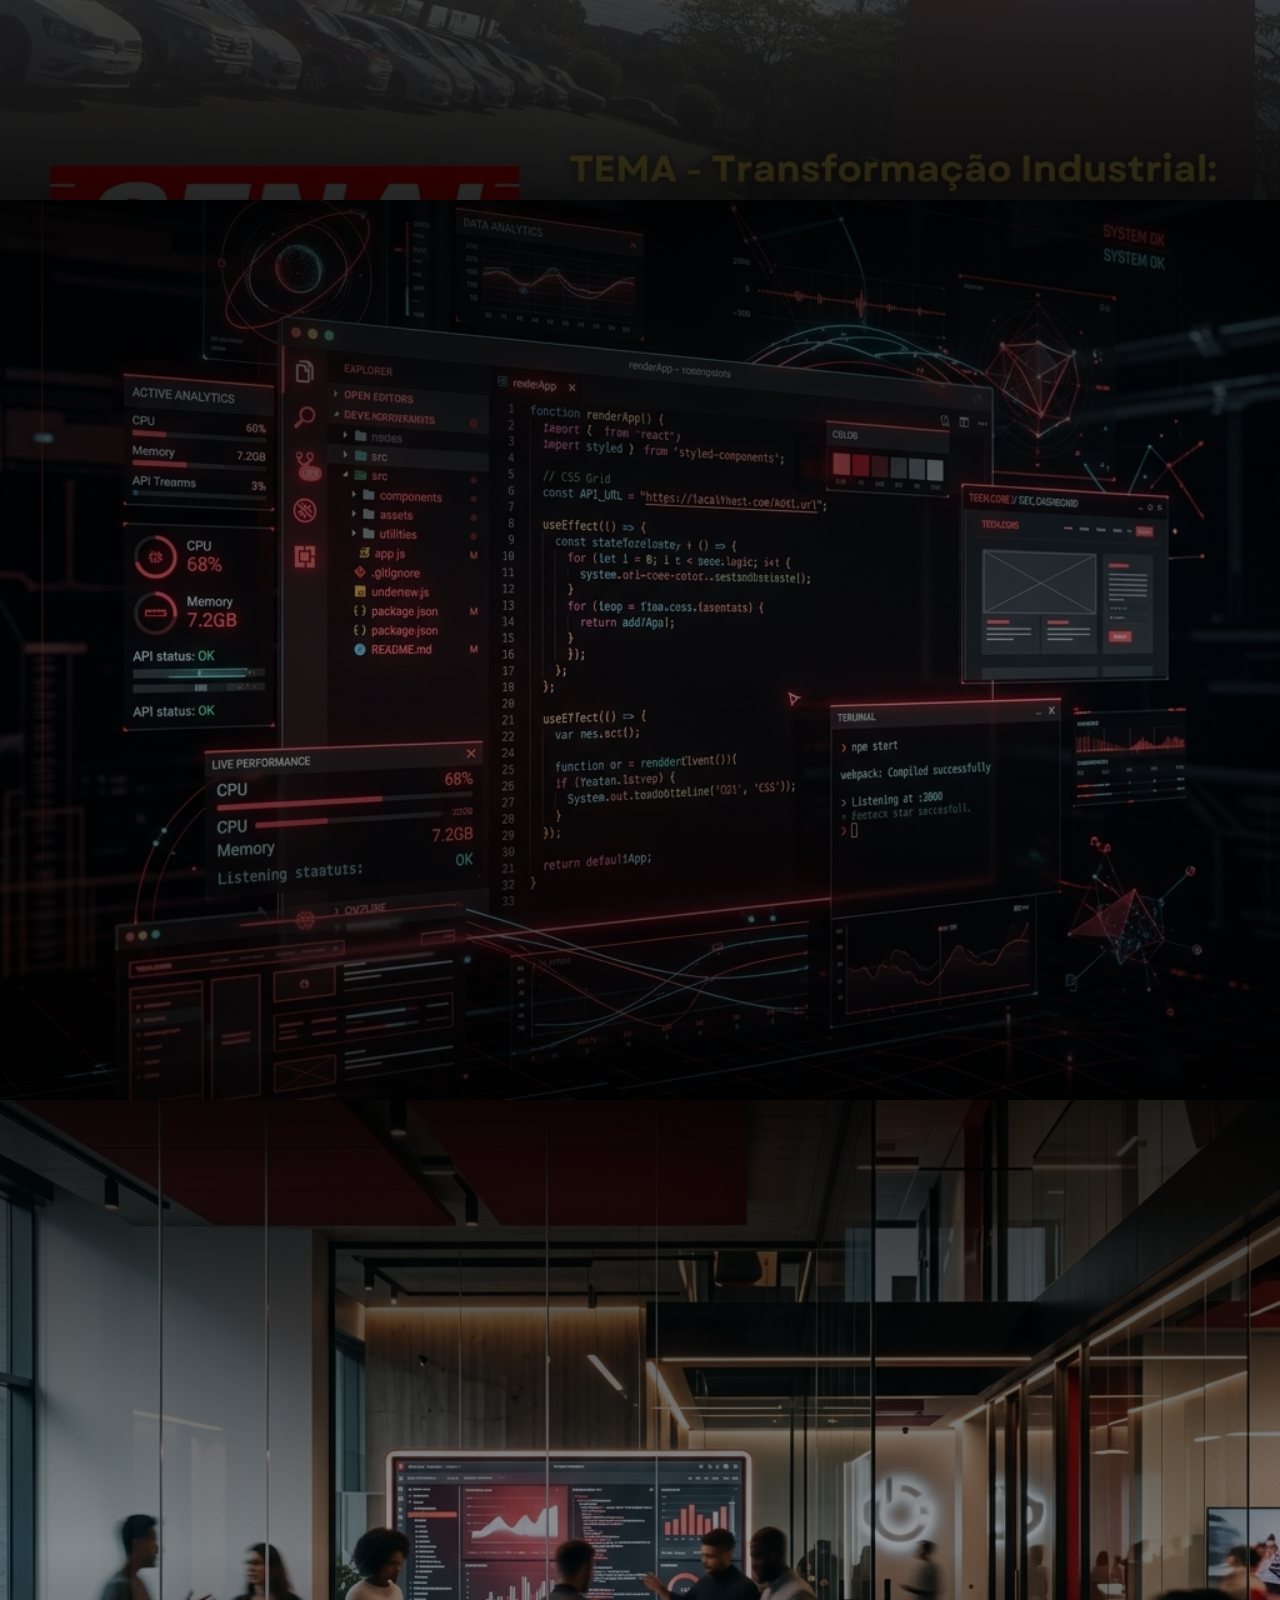
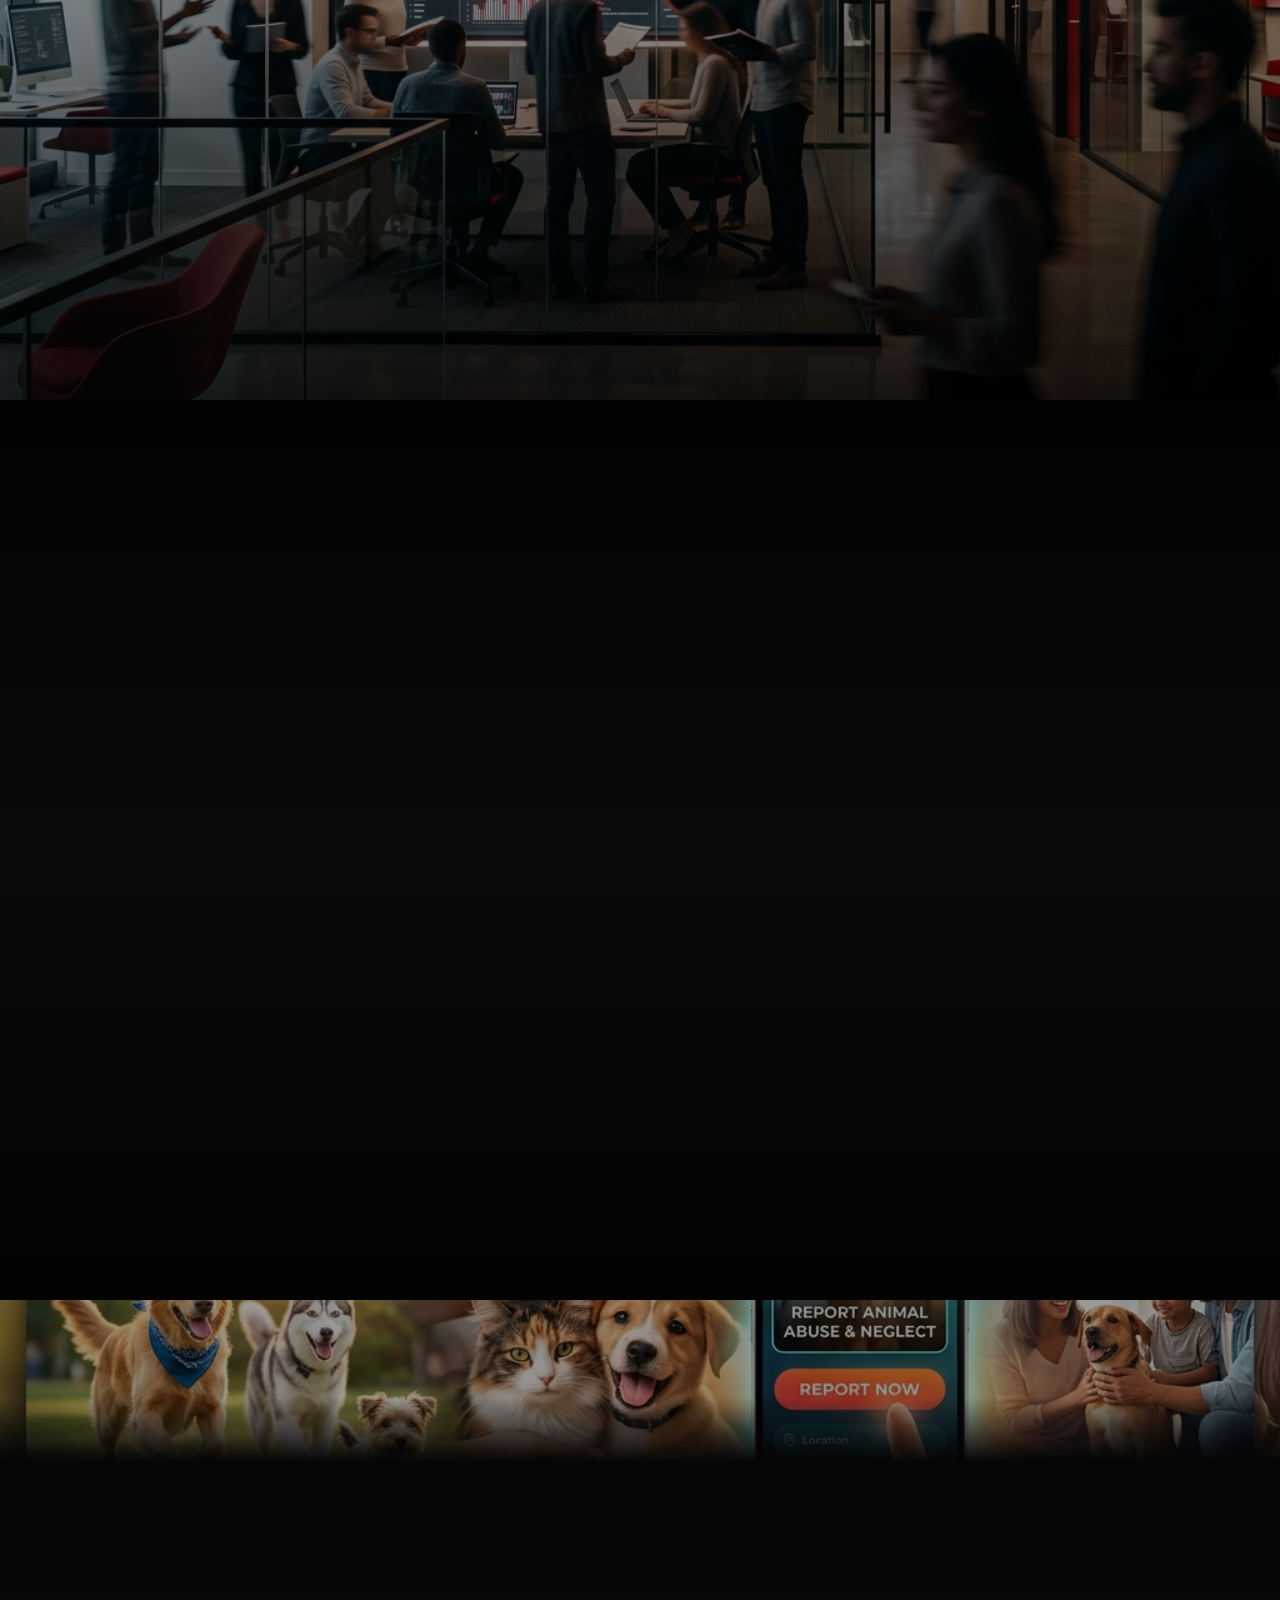
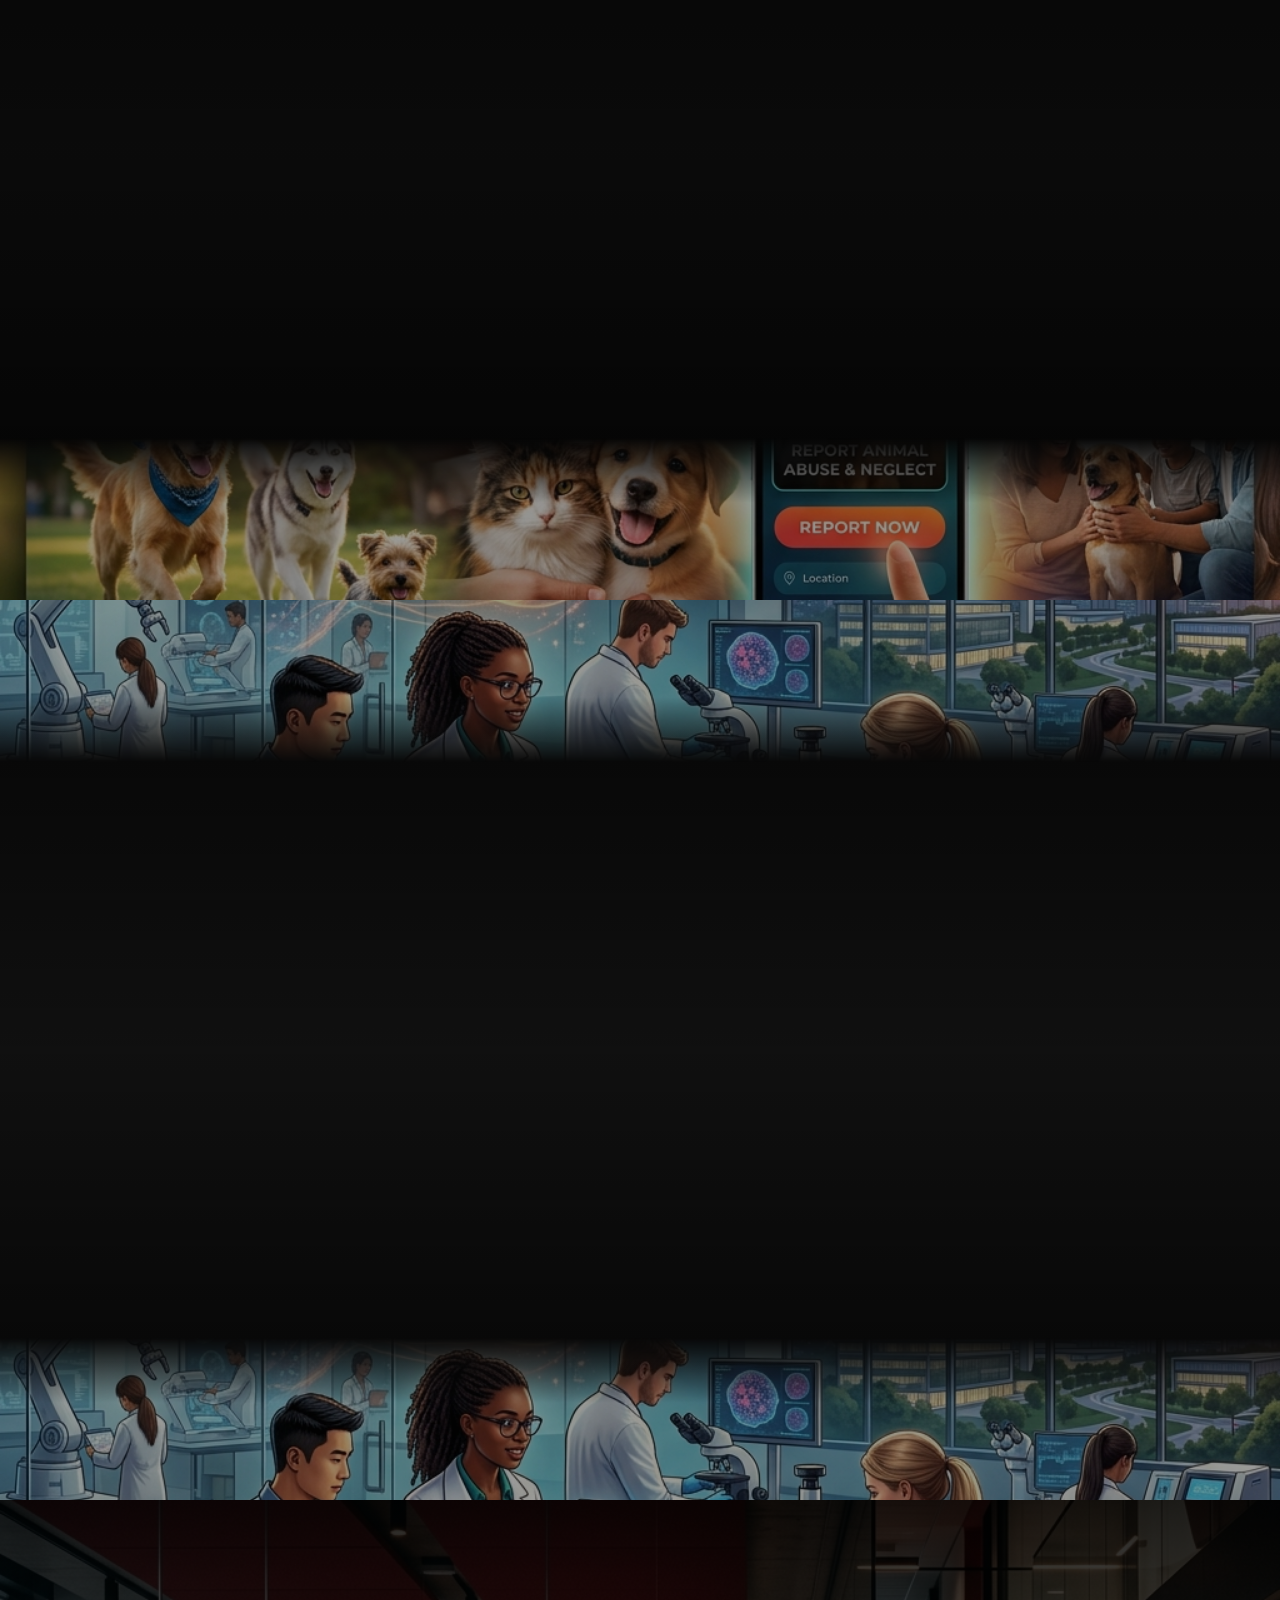
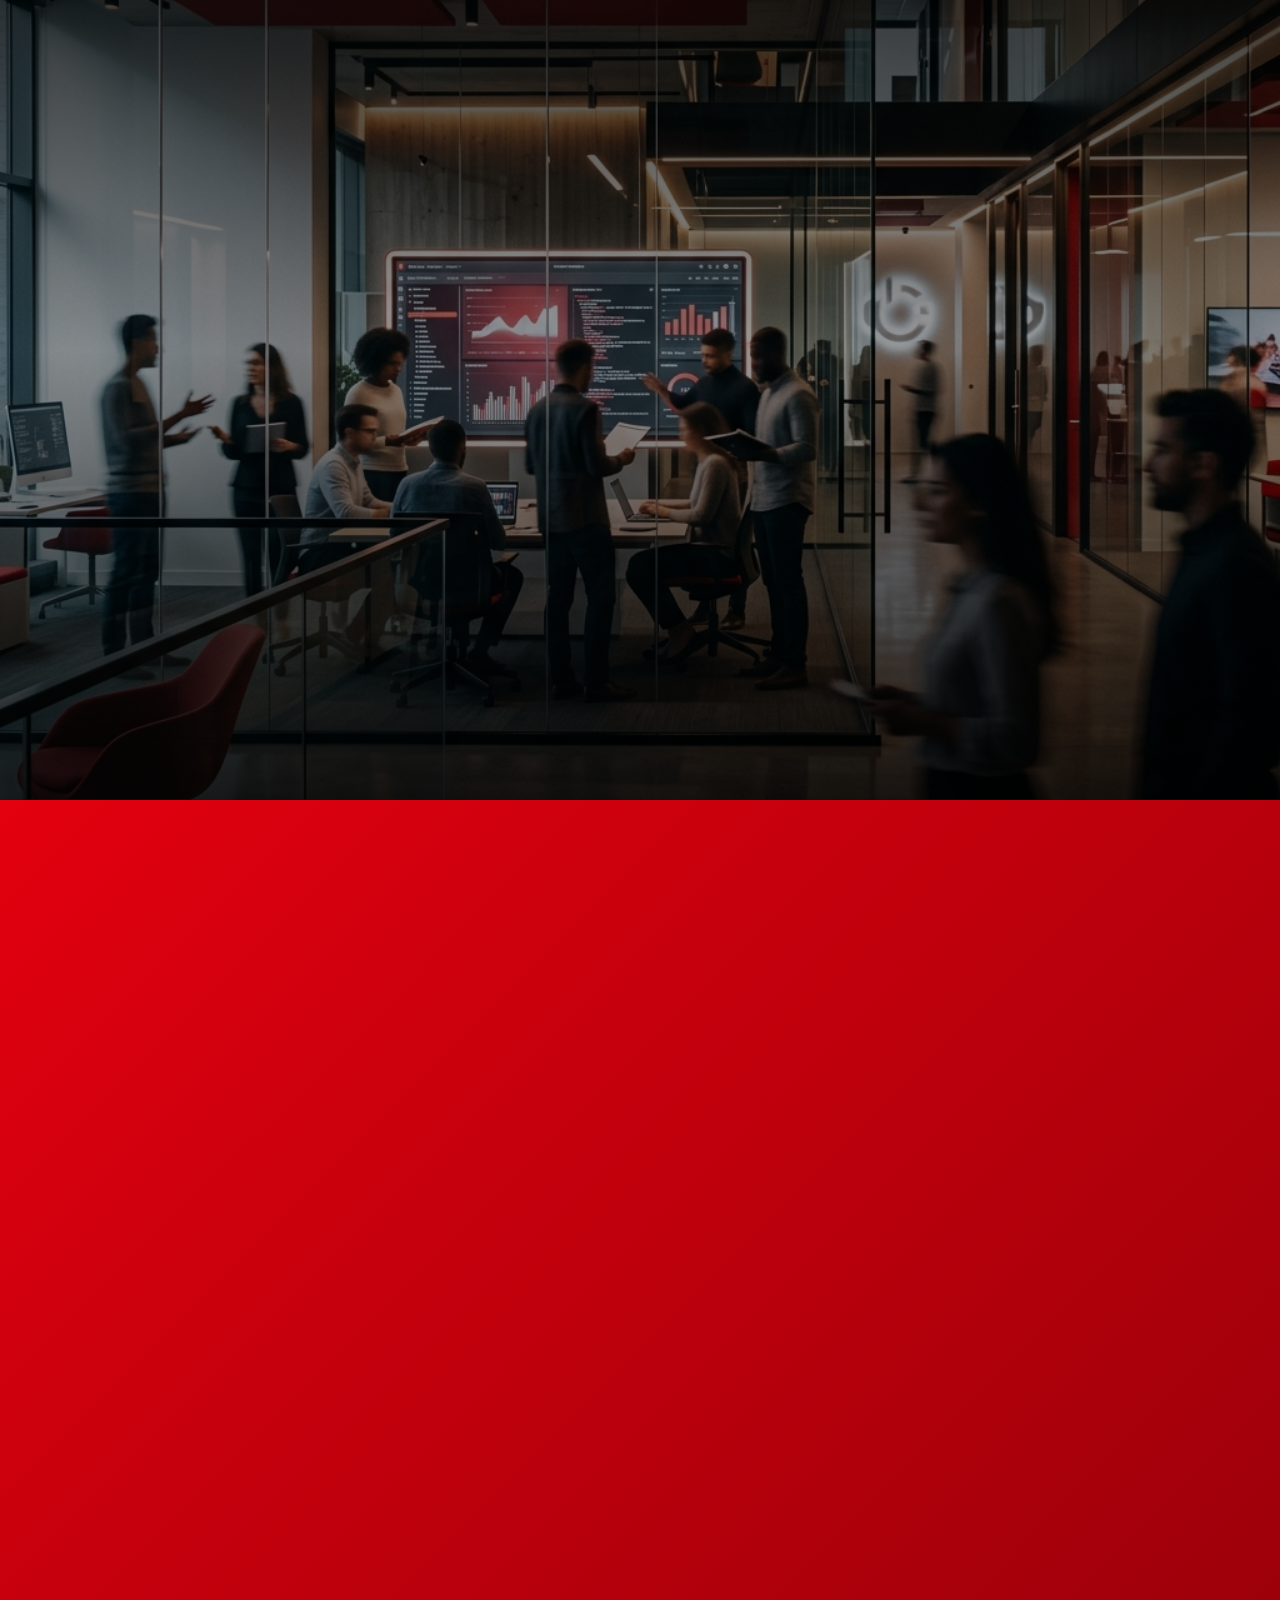
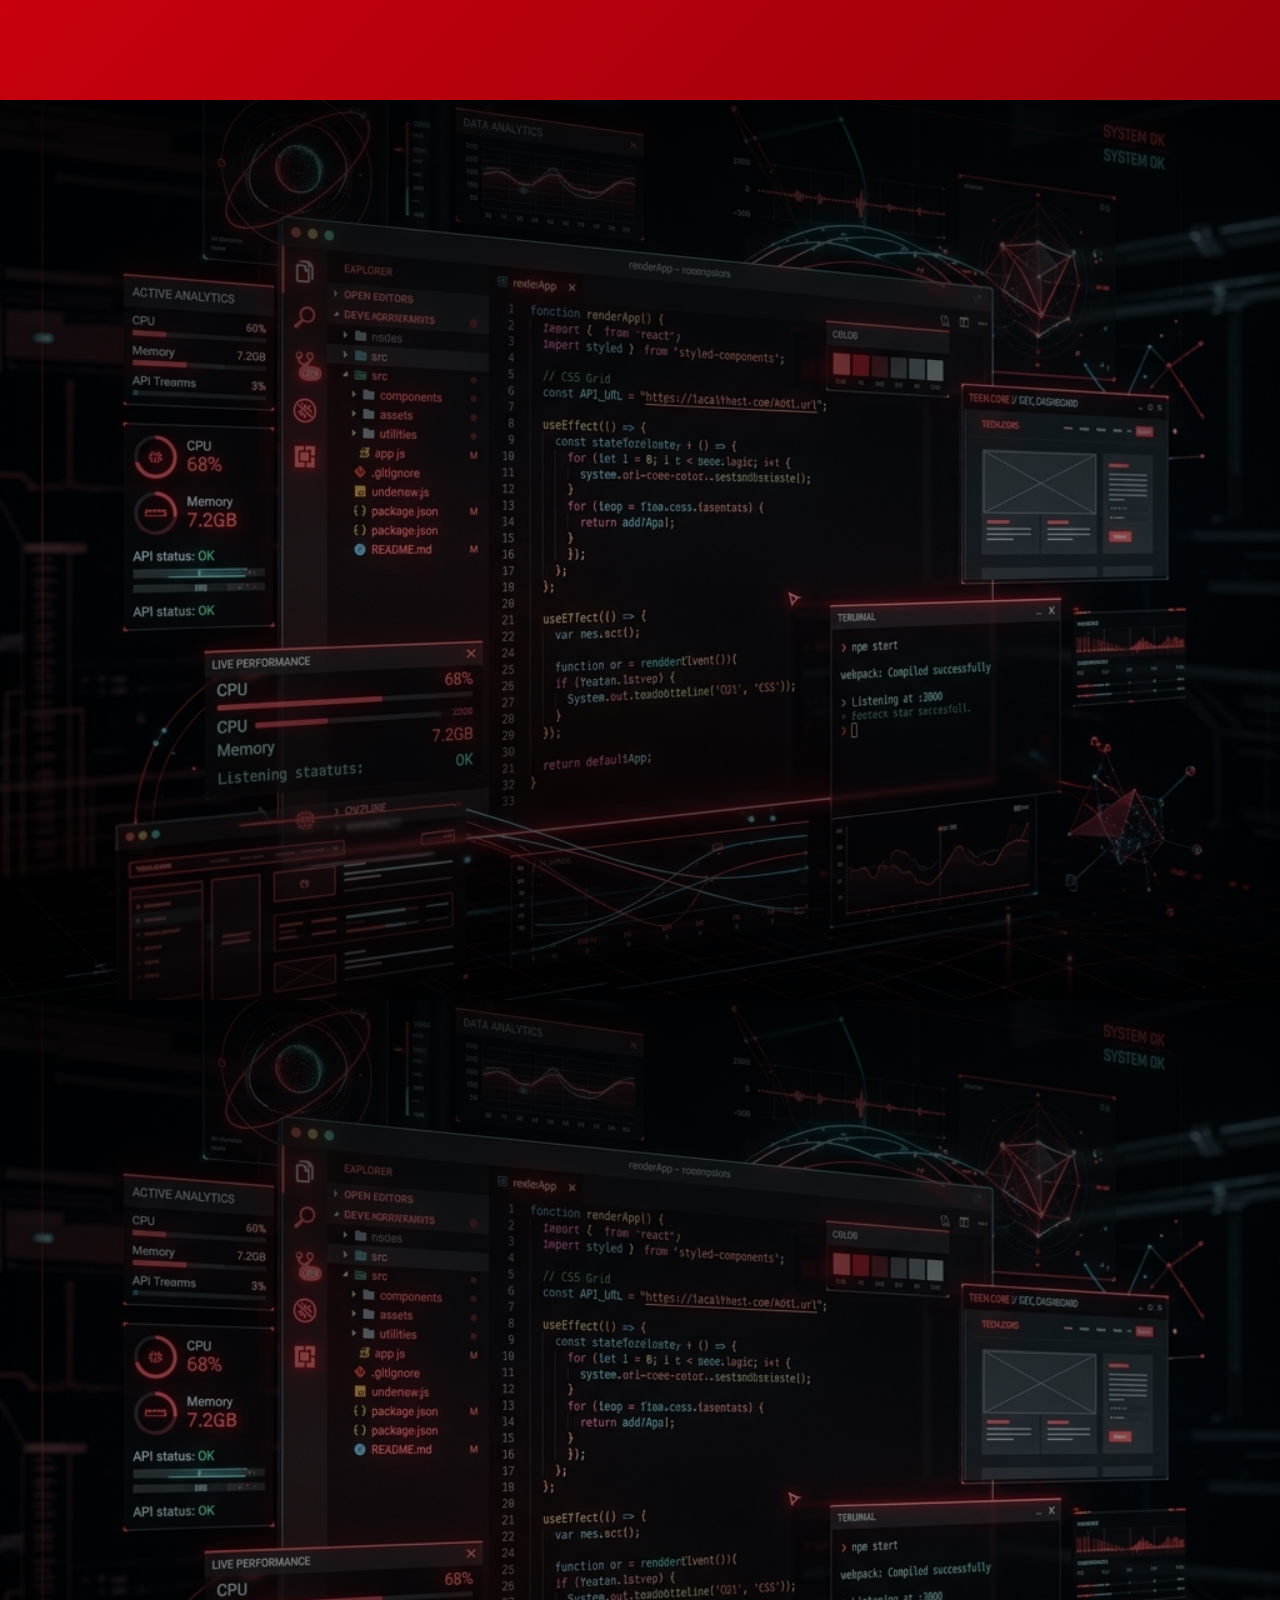
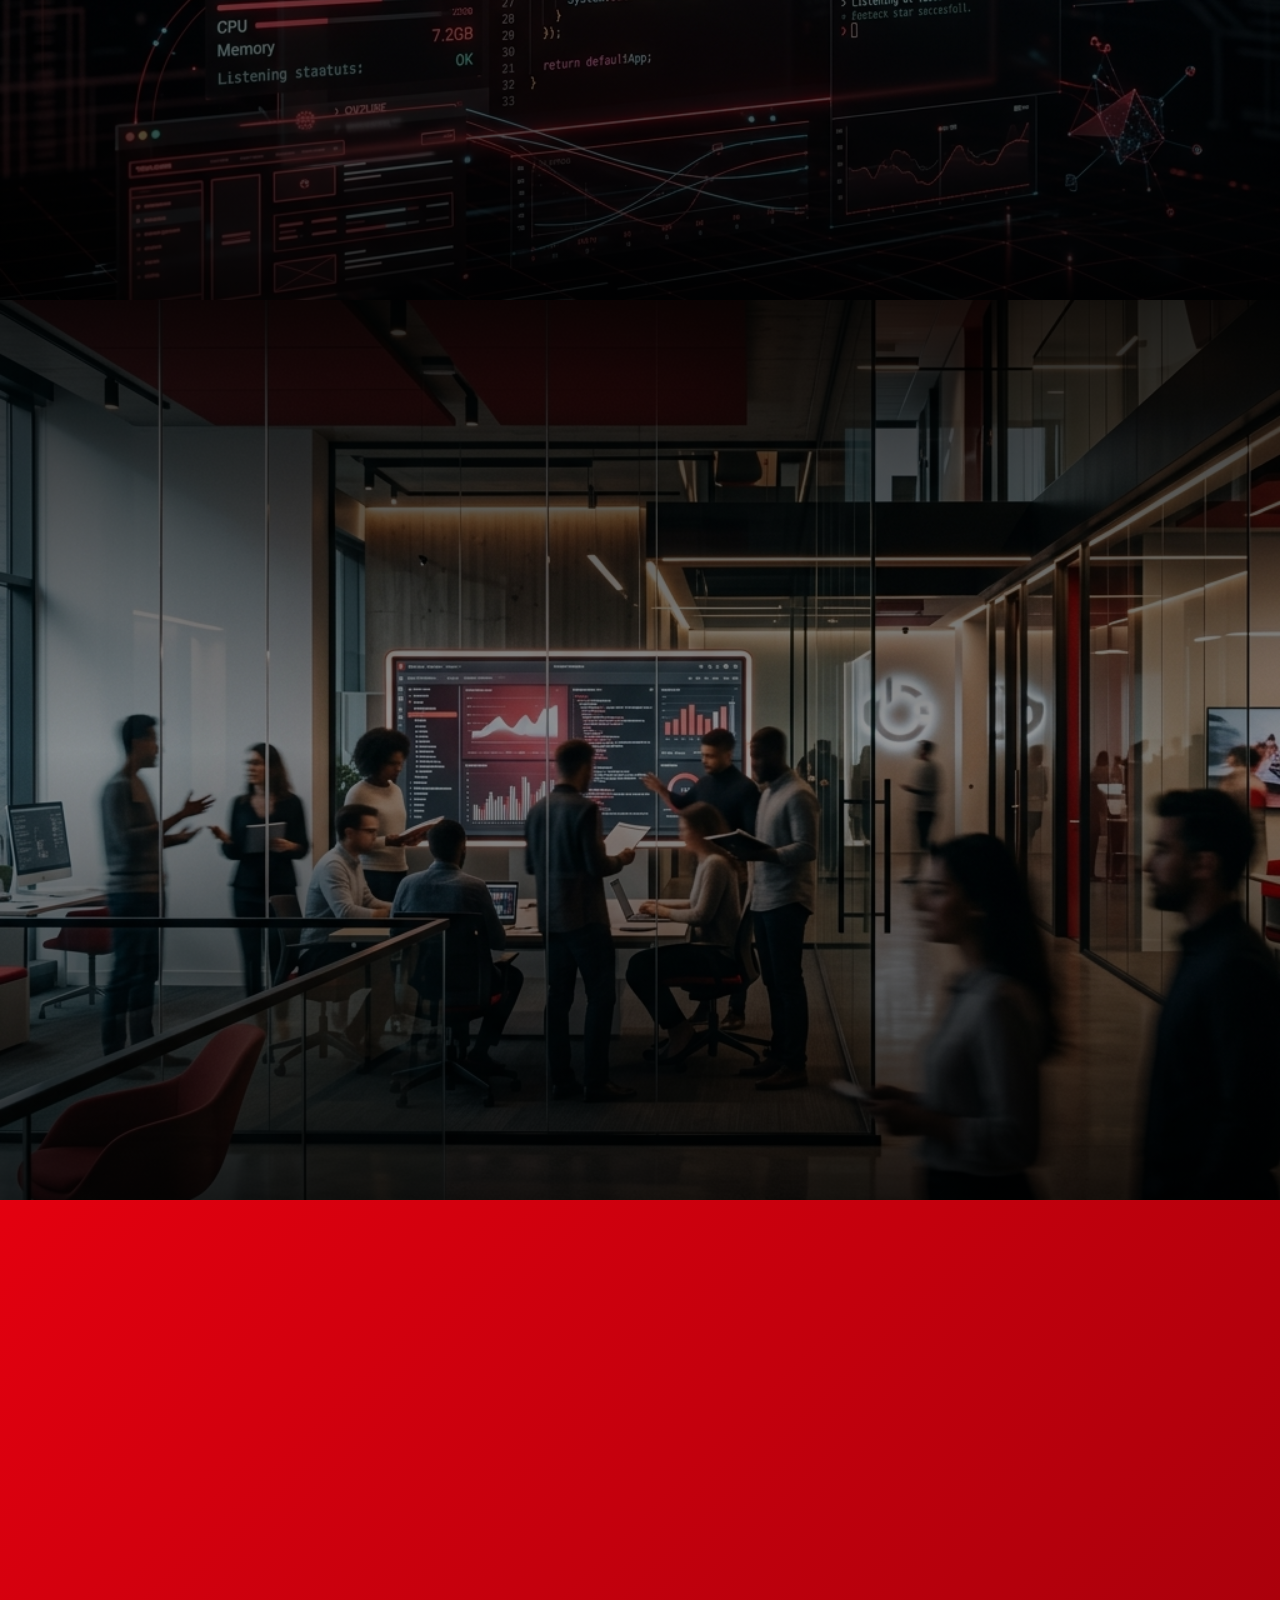
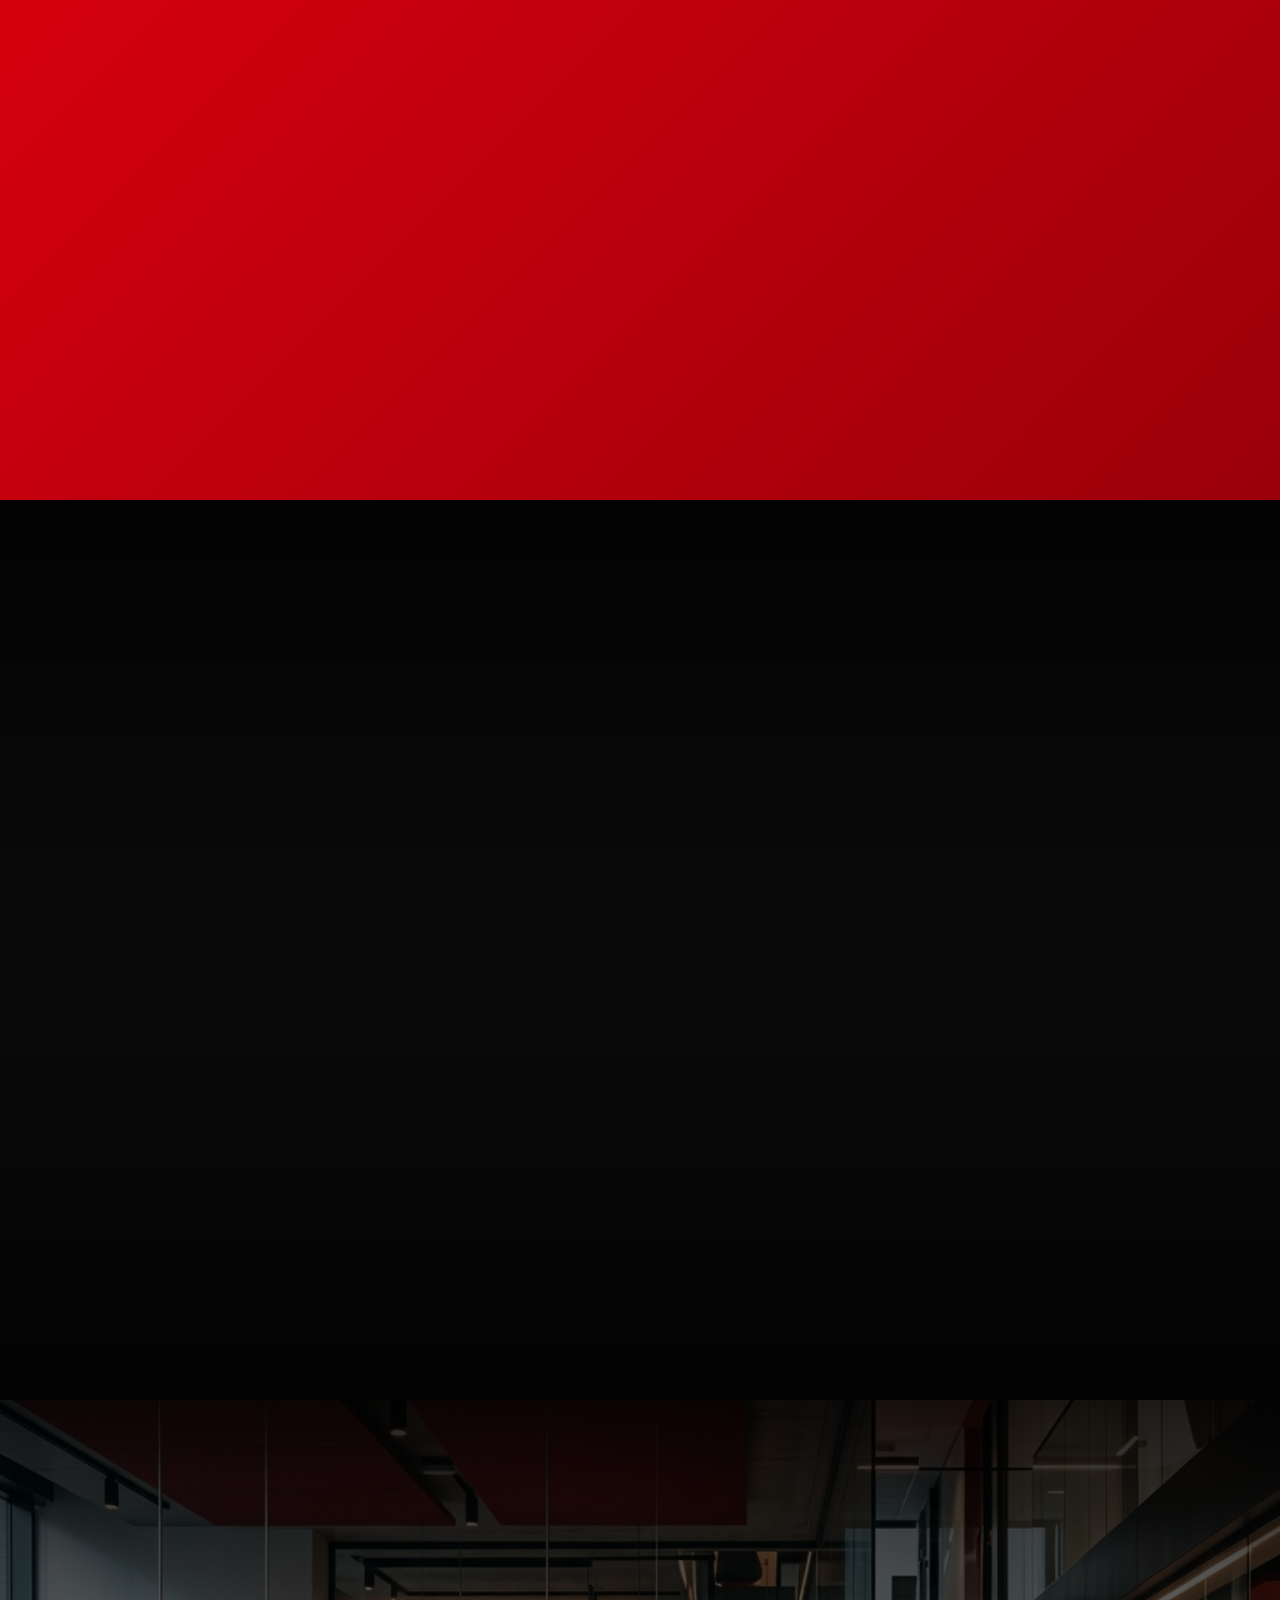
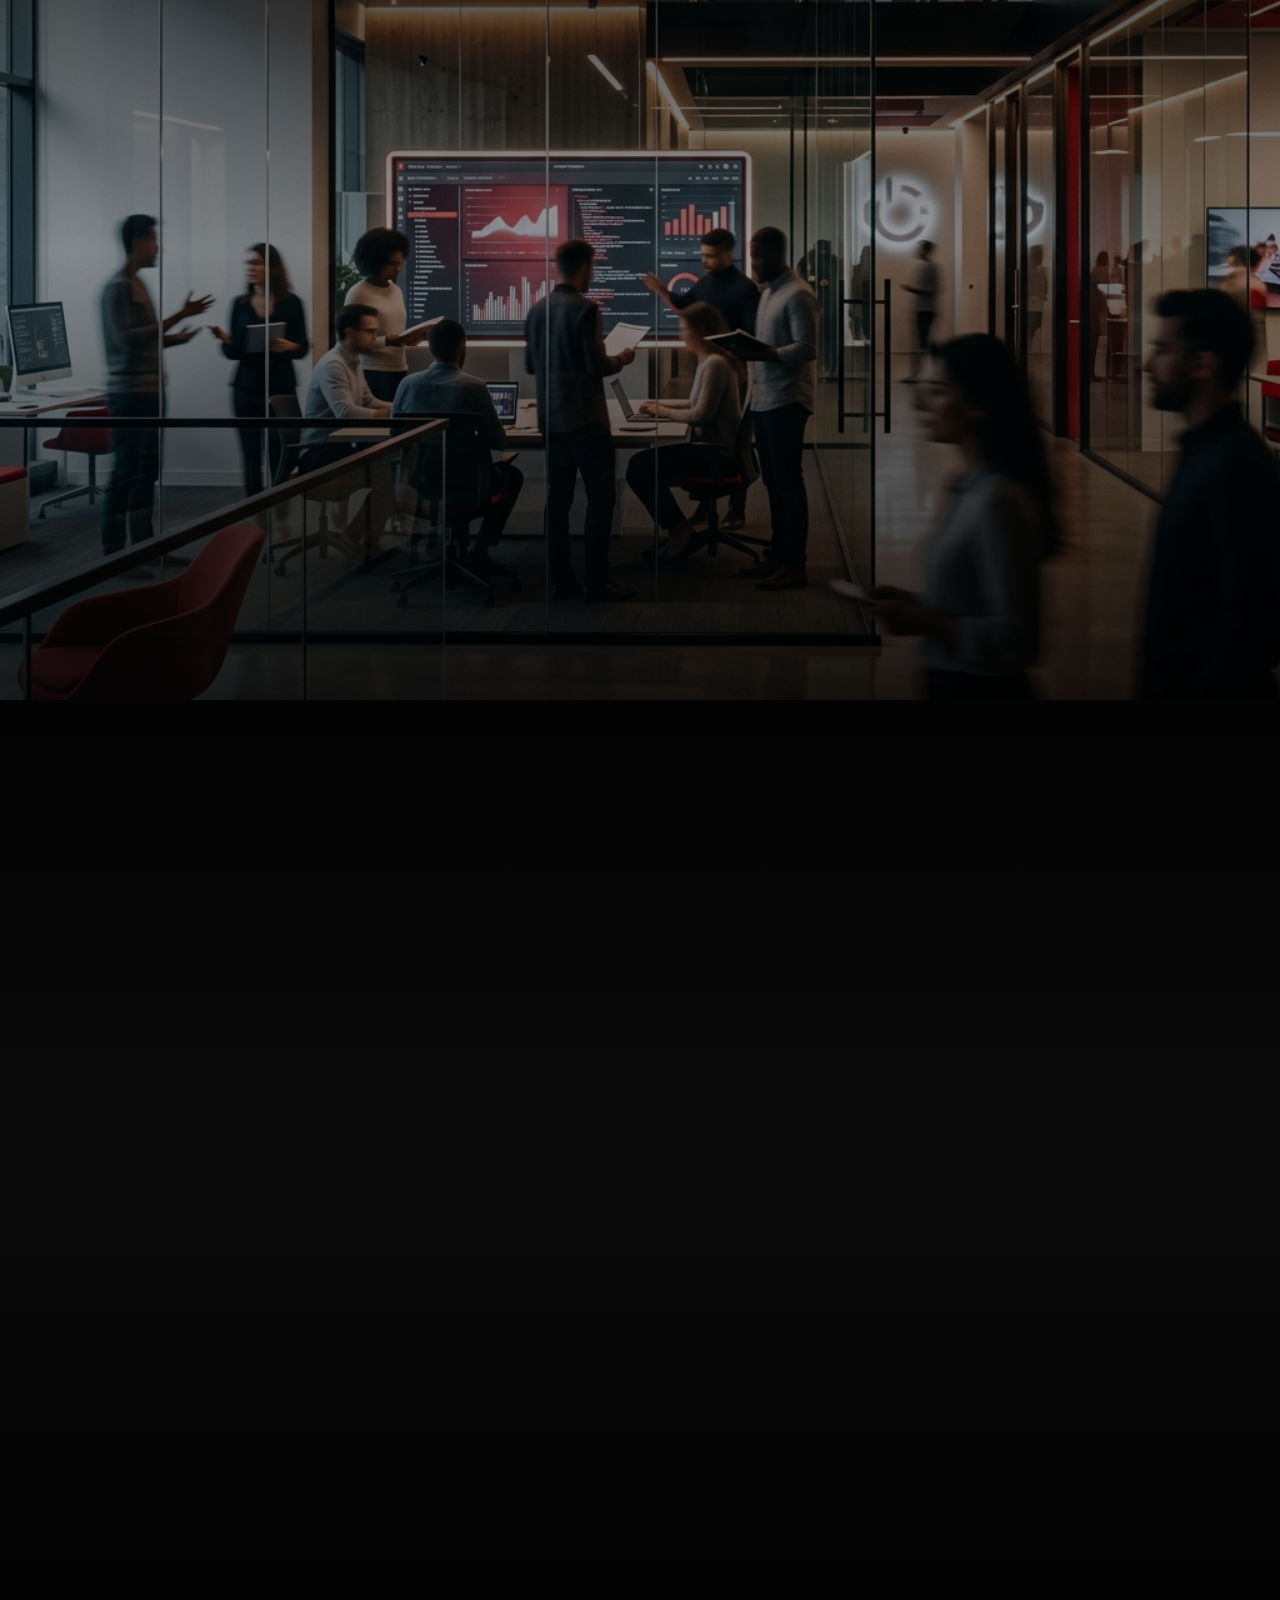
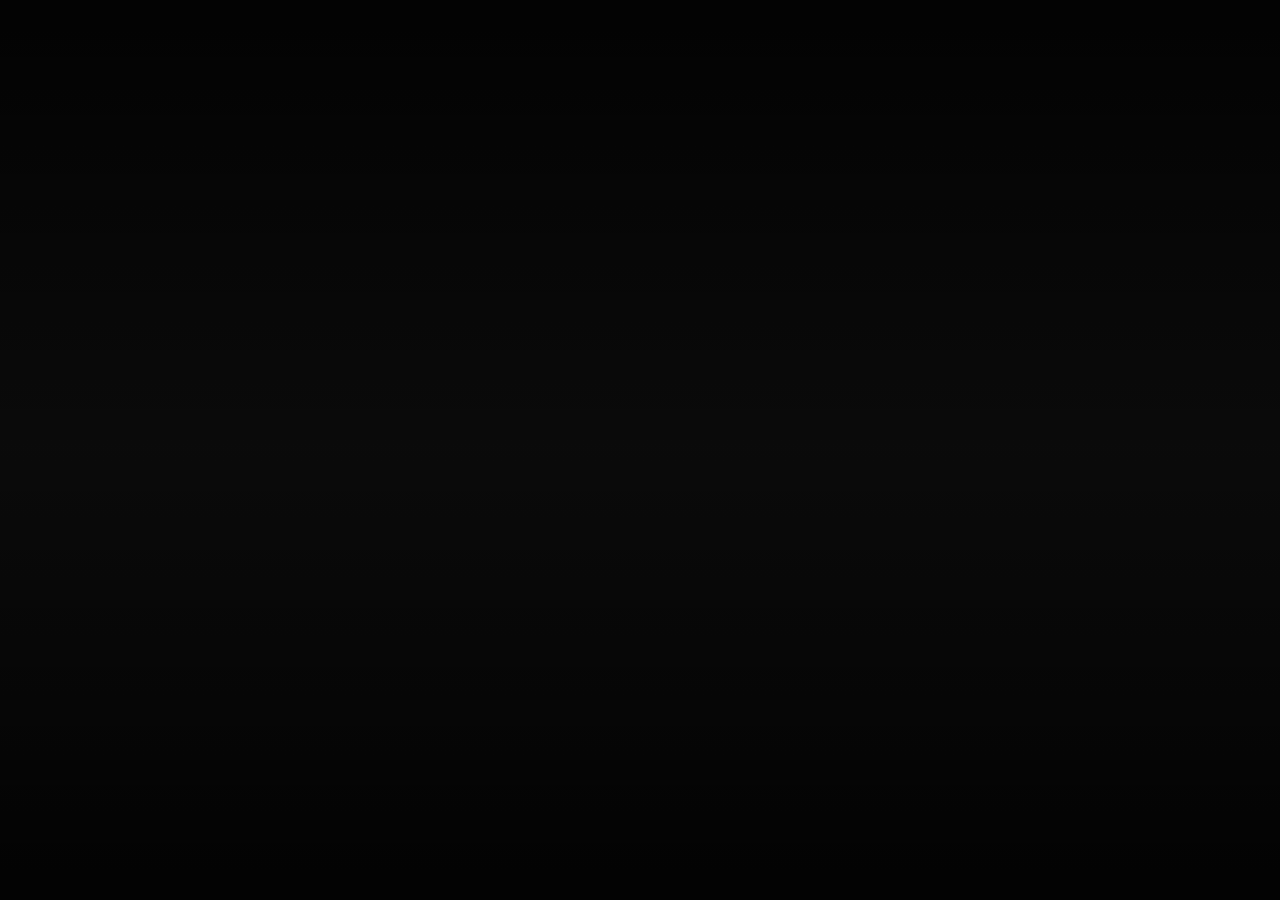
==== commit ff39542c: "Standardize class nomenclature (1ºA, 1ºB, etc.) and optimize theme slide text hierarchy" ====
--- a/1-ano.html
+++ b/1-ano.html
@@ -22,7 +22,7 @@
             <div class="slide-content">
                 <h2>Dia da Indústria <span class="highlight">SENAI Ourinhos</span> 2026</h2>
                 <p style="font-size: 1.1rem; margin-top: 1rem; color: #fff;">TEMA: Transformação Industrial: Sustentabilidade e Inteligência Artificial na Criação de Soluções</p>
-                <p>Kit 1º Ano (Turmas 1A e 1B)</p>
+                <p>Kit 1º Ano (Turmas 1ºA e 1ºB)</p>
                 <div class="sub-text" style="margin-top: 3rem;">Use as setas do teclado ou role para baixo para iniciar a missão.</div>
             </div>
         </div>
@@ -77,9 +77,9 @@
         <div class="slide bg-dark">
             <div class="theme-bar top" style="background-image: url('assets/tema-1a.png')"></div>
             <div class="slide-content">
-                <h2>Tema - Turma 1A</h2>
-                <p><strong>Apoio Pet</strong></p>
-                <p style="font-size: 1.2rem;">Plataforma para Apoio a Pets para adoção e denúncia de maus tratos.</p>
+                <h2 class="turma-label">Tema - Turma 1ºA</h2>
+                <h3 class="tema-title">Apoio Pet</h3>
+                <p class="tema-desc">Plataforma para Apoio a Pets para adoção e denúncia de maus tratos.</p>
                 <a href="https://plataforma.gpinovacao.senai.br/plataforma/demandas-da-industria/interna/11690" target="_blank" class="external-link">Ver Documentação na Plataforma GP Inovação</a>
             </div>
             <div class="theme-bar bottom" style="background-image: url('assets/tema-1a.png')"></div>
@@ -89,9 +89,9 @@
         <div class="slide bg-gray">
             <div class="theme-bar top" style="background-image: url('assets/tema-1b.png')"></div>
             <div class="slide-content">
-                <h2>Tema - Turma 1B</h2>
-                <p><strong>Gestão Laboratorial</strong></p>
-                <p style="font-size: 1.2rem;">Estratégia de Reposicionamento de Marca para Atração de Jovens Talentos no Segmento de Soluções.</p>
+                <h2 class="turma-label">Tema - Turma 1ºB</h2>
+                <h3 class="tema-title">Gestão Laboratorial</h3>
+                <p class="tema-desc">Estratégia de Reposicionamento de Marca para Atração de Jovens Talentos no Segmento de Soluções.</p>
                 <a href="https://plataforma.gpinovacao.senai.br/plataforma/demandas-da-industria/interna/11993" target="_blank" class="external-link">Ver Documentação na Plataforma GP Inovação</a>
             </div>
             <div class="theme-bar bottom" style="background-image: url('assets/tema-1b.png')"></div>
--- a/style.css
+++ b/style.css
@@ -420,6 +420,31 @@
 
 /* Specific backgrounds for theme slides are handled via inline styles for flexibility */
 
+.turma-label {
+    font-size: 1rem !important;
+    text-transform: uppercase;
+    letter-spacing: 2px;
+    opacity: 0.8;
+    margin-bottom: 0.5rem;
+    font-weight: 300;
+}
+
+.tema-title {
+    font-size: 3.5rem !important;
+    font-weight: 800;
+    color: var(--senai-red);
+    margin-bottom: 1.5rem;
+    line-height: 1.1;
+}
+
+.tema-desc {
+    font-size: 1.6rem !important;
+    max-width: 800px;
+    margin: 0 auto 2rem auto;
+    font-weight: 300;
+    line-height: 1.4;
+}
+
 .external-link {
     display: inline-block;
     margin-top: 1.5rem;
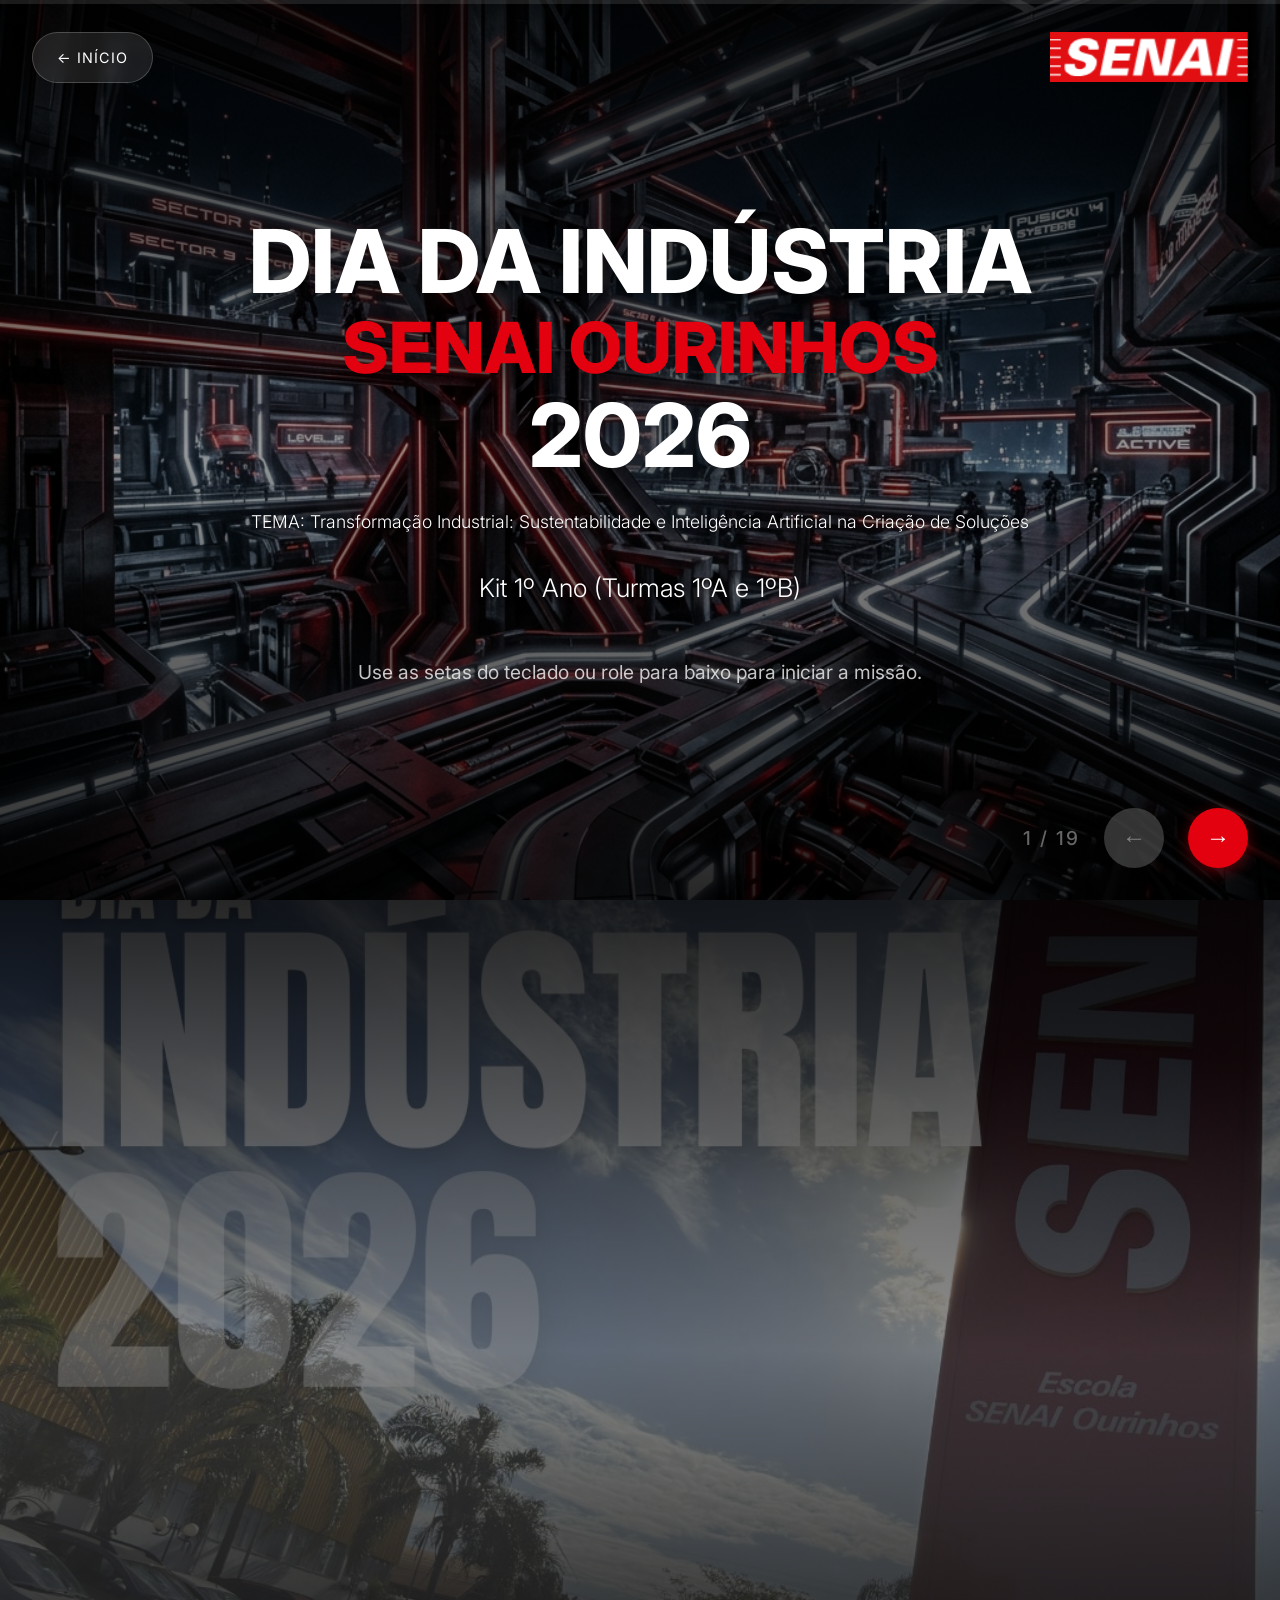
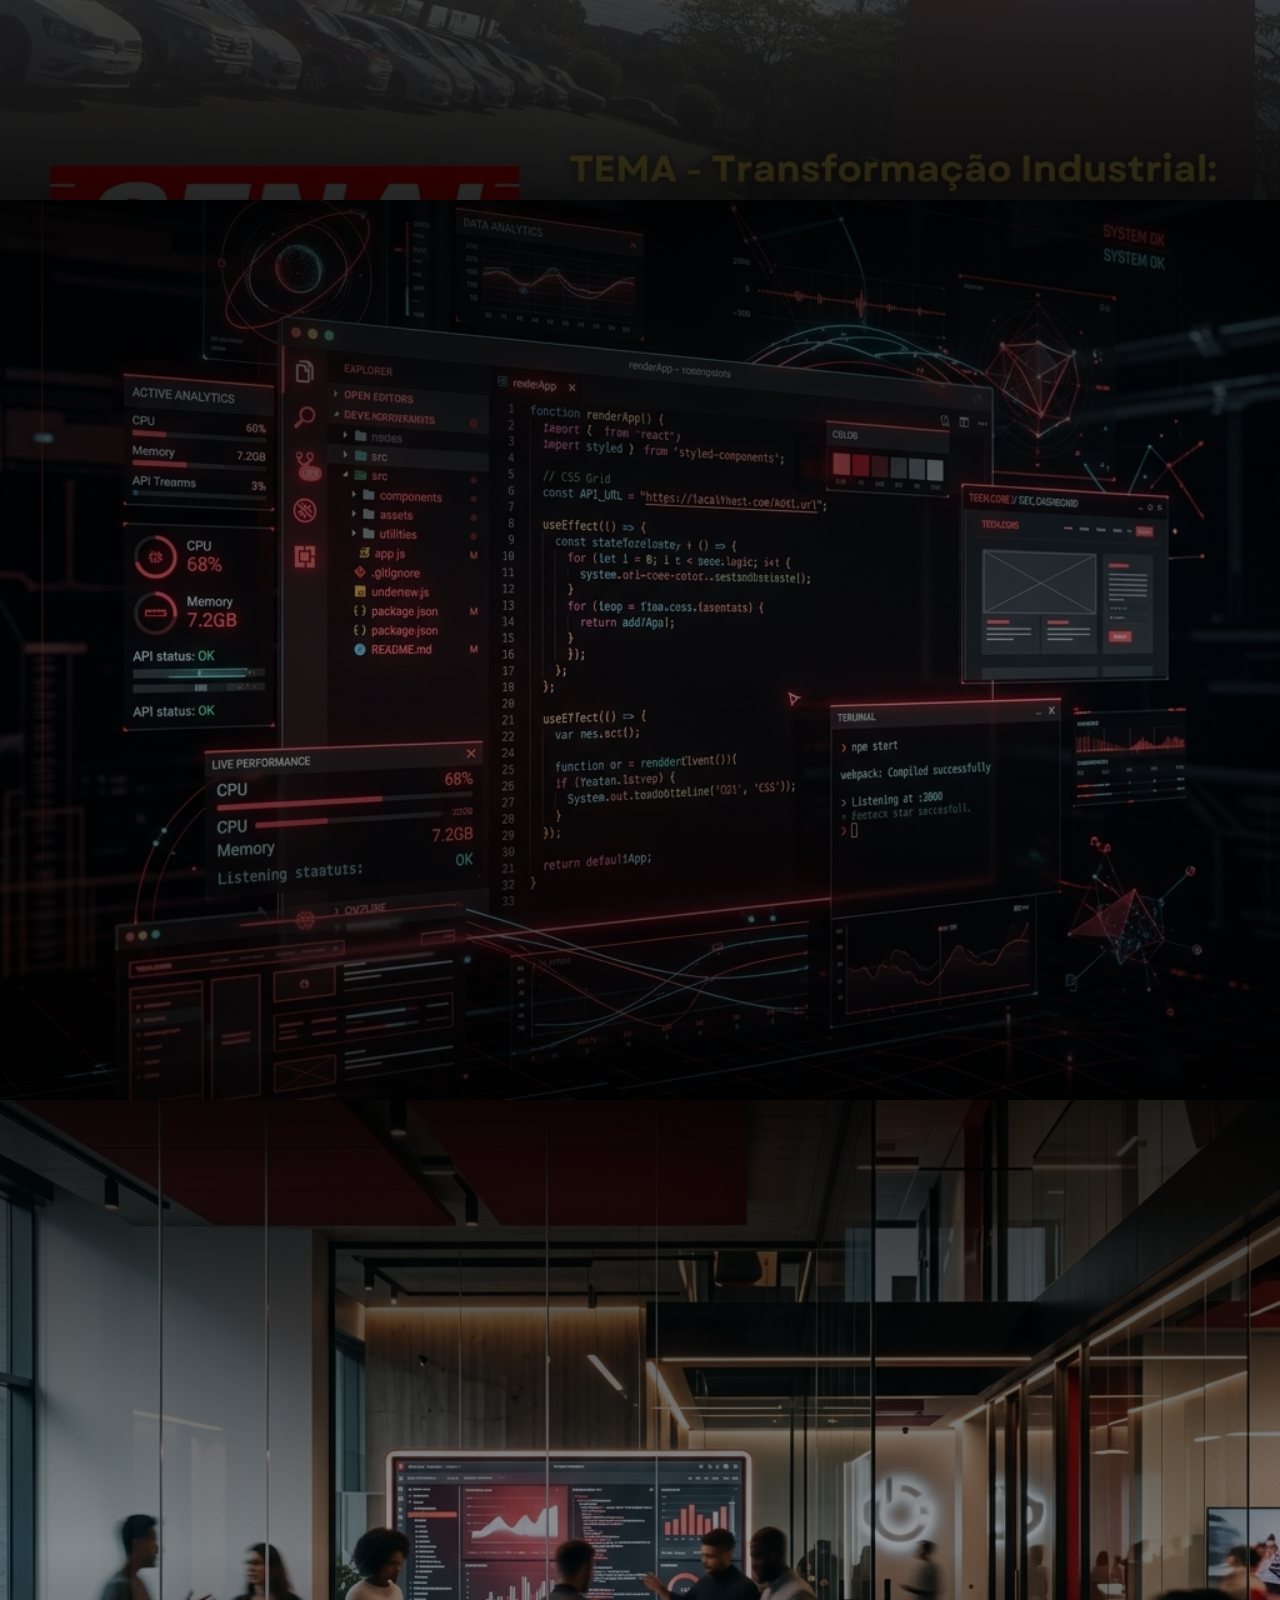
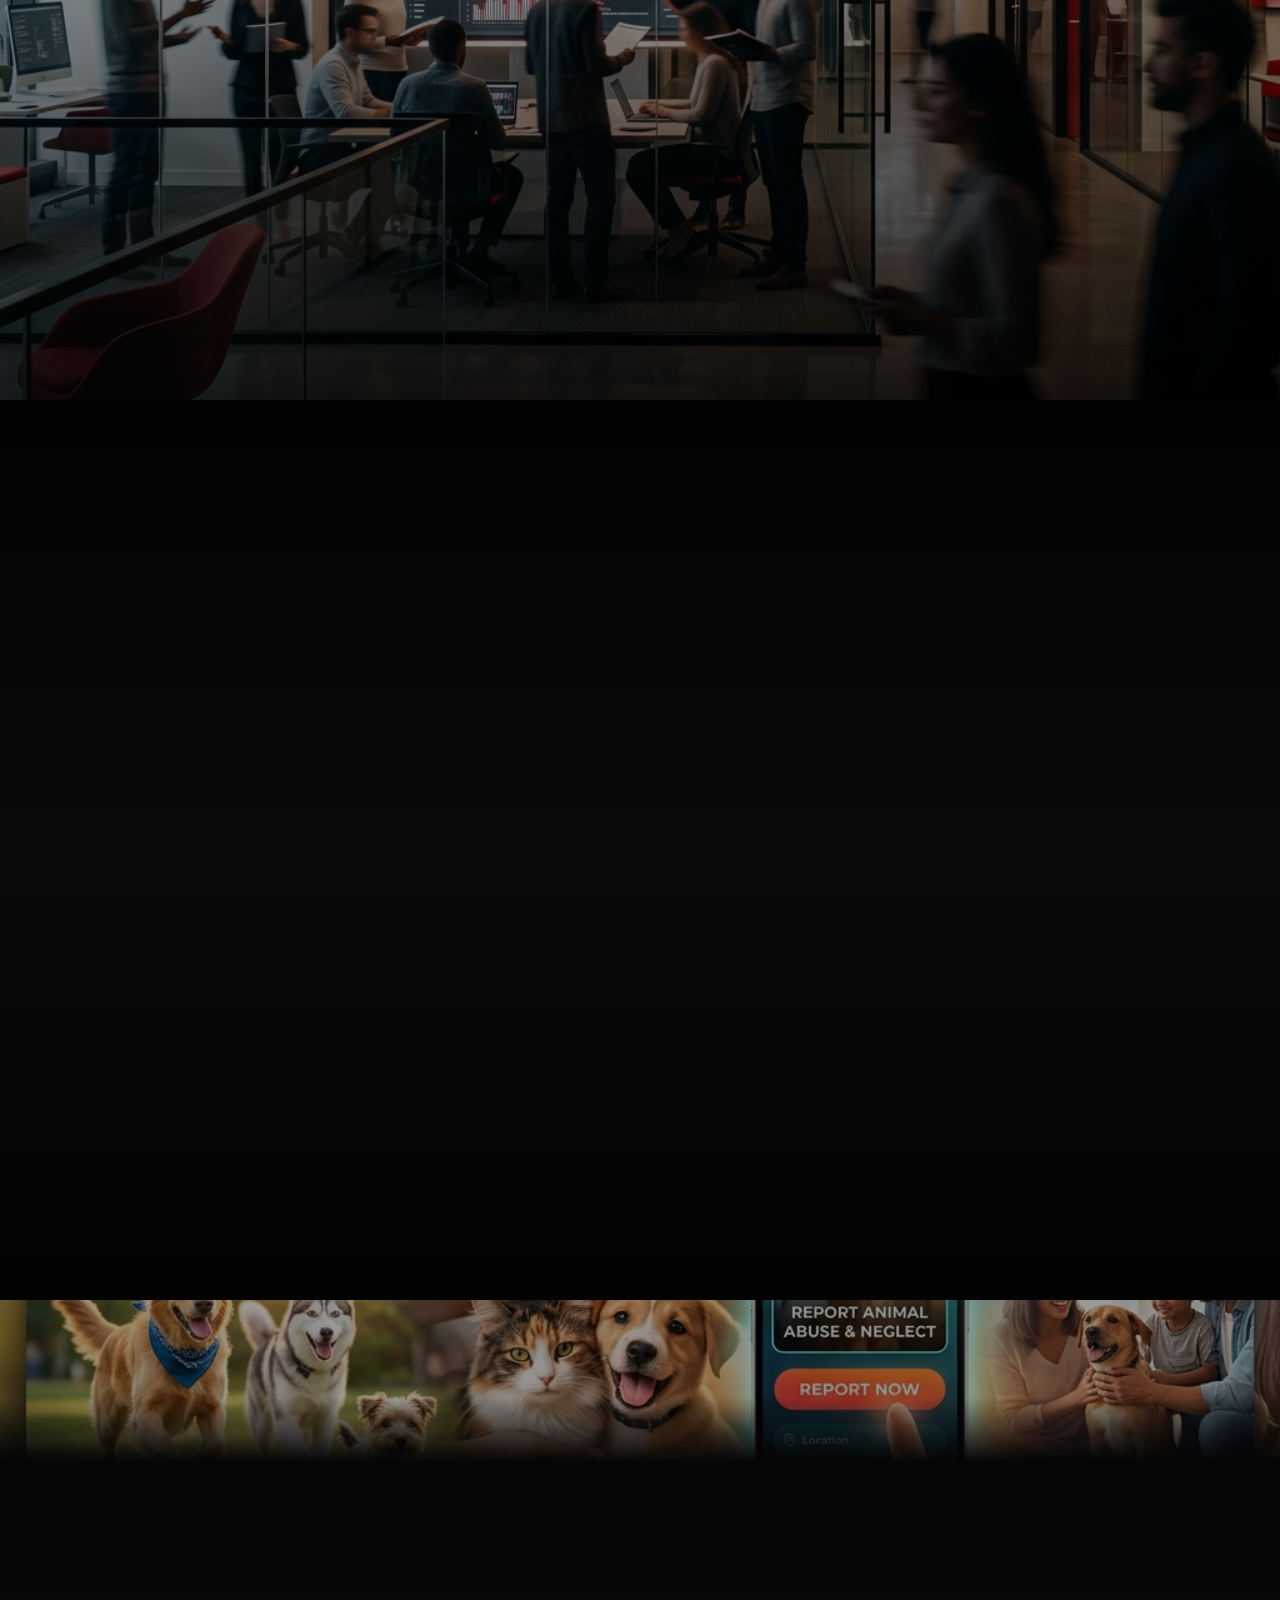
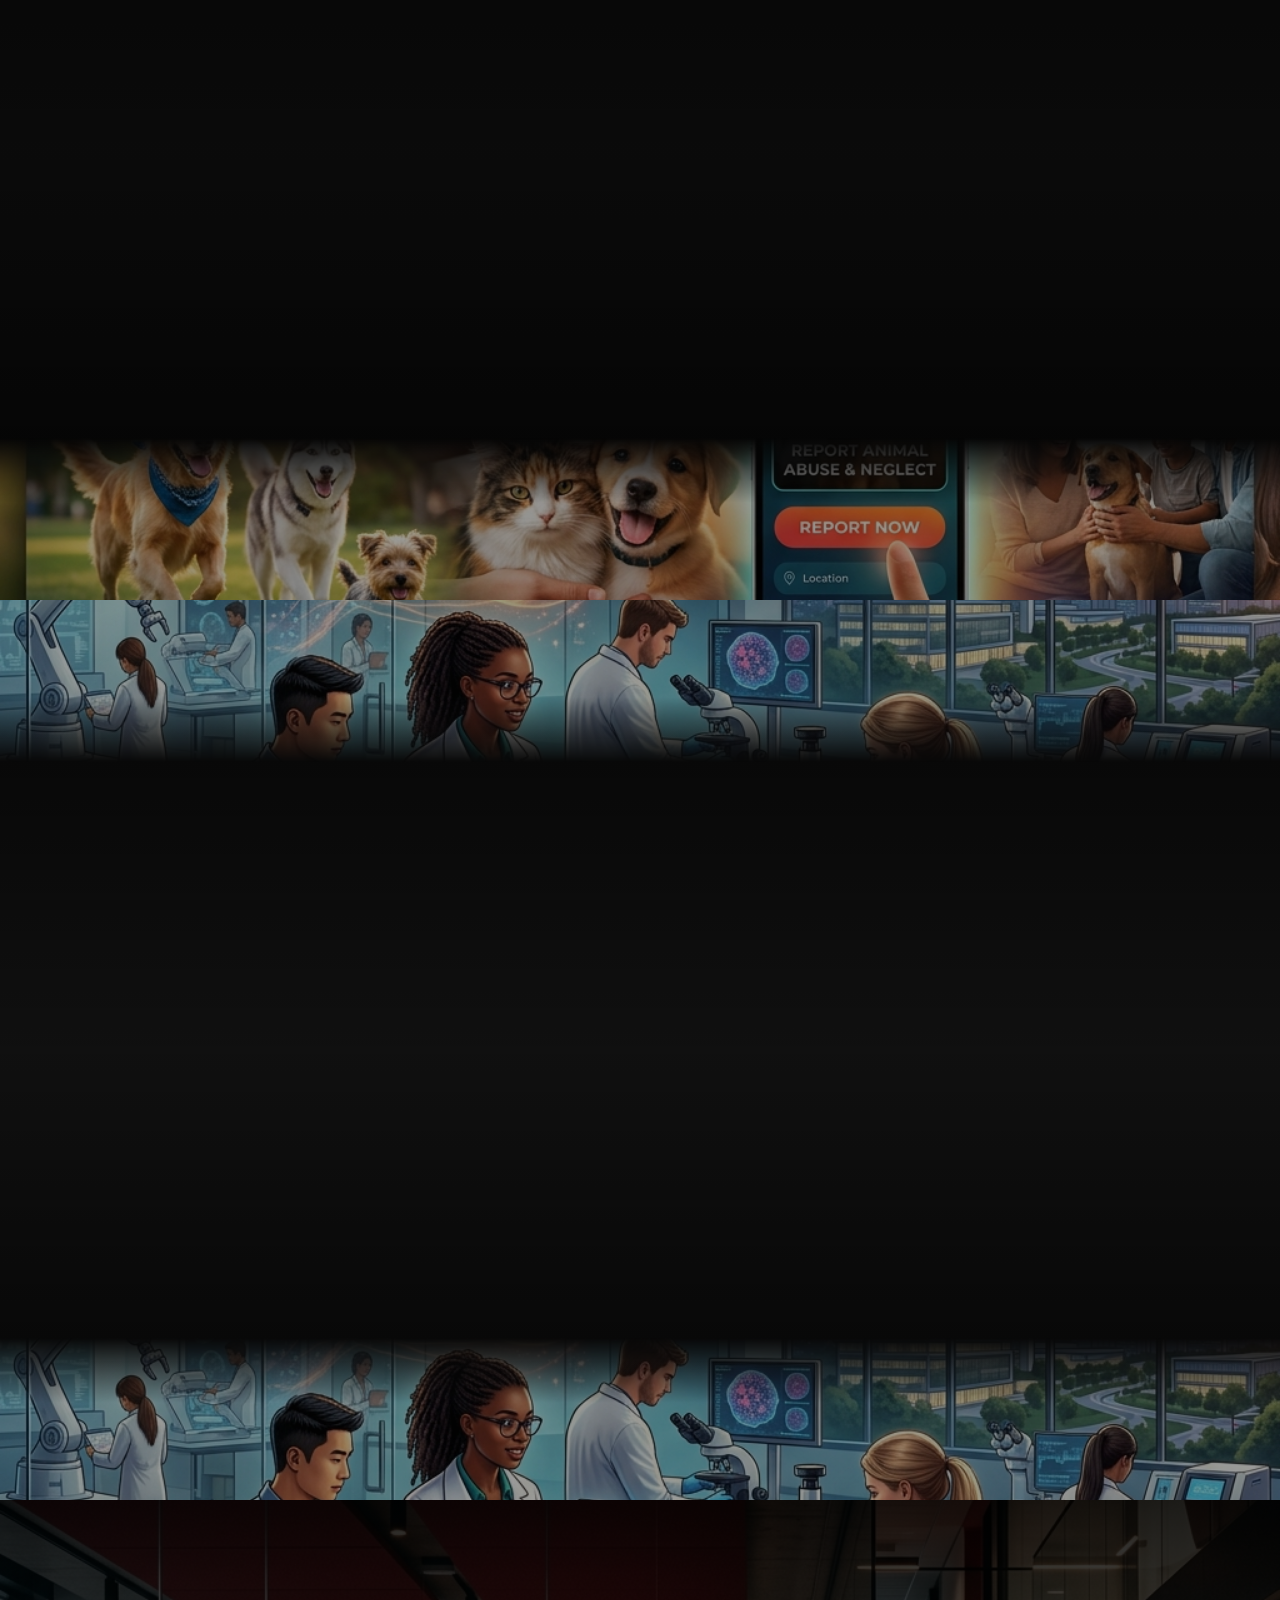
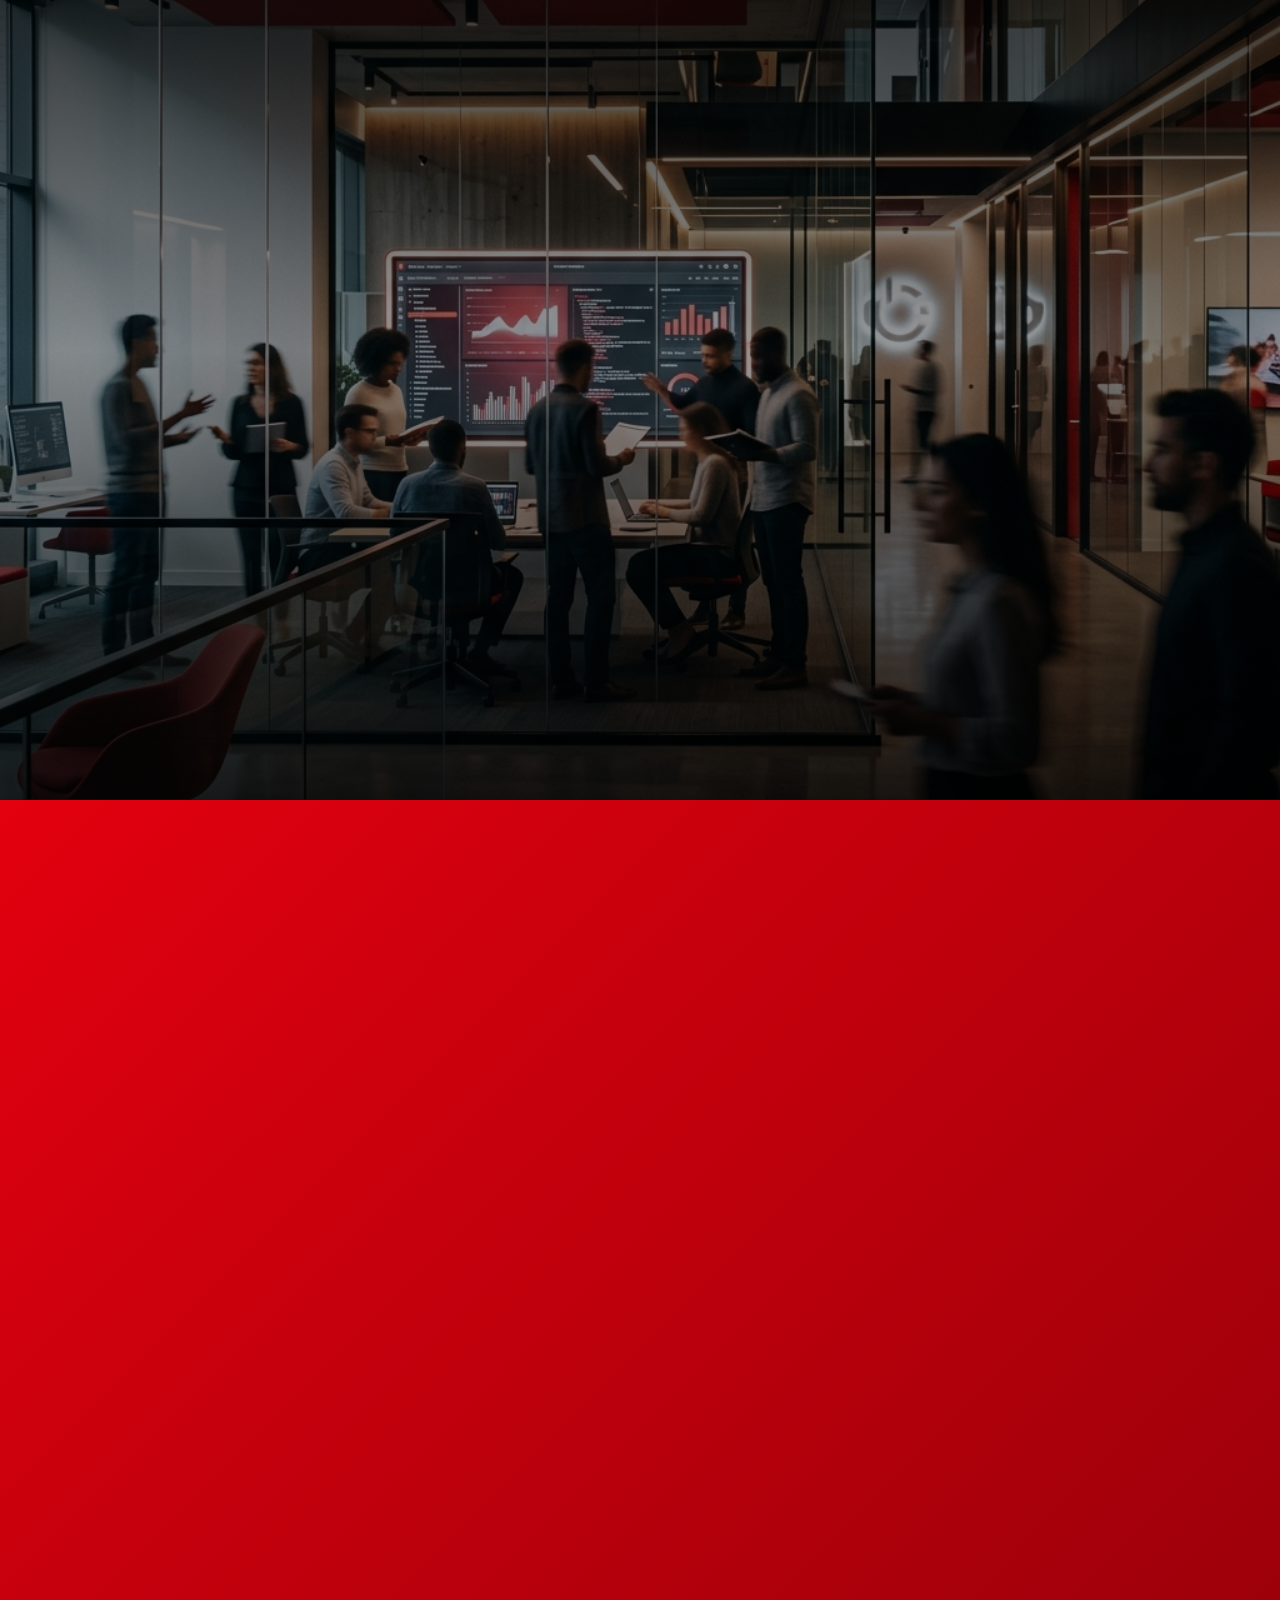
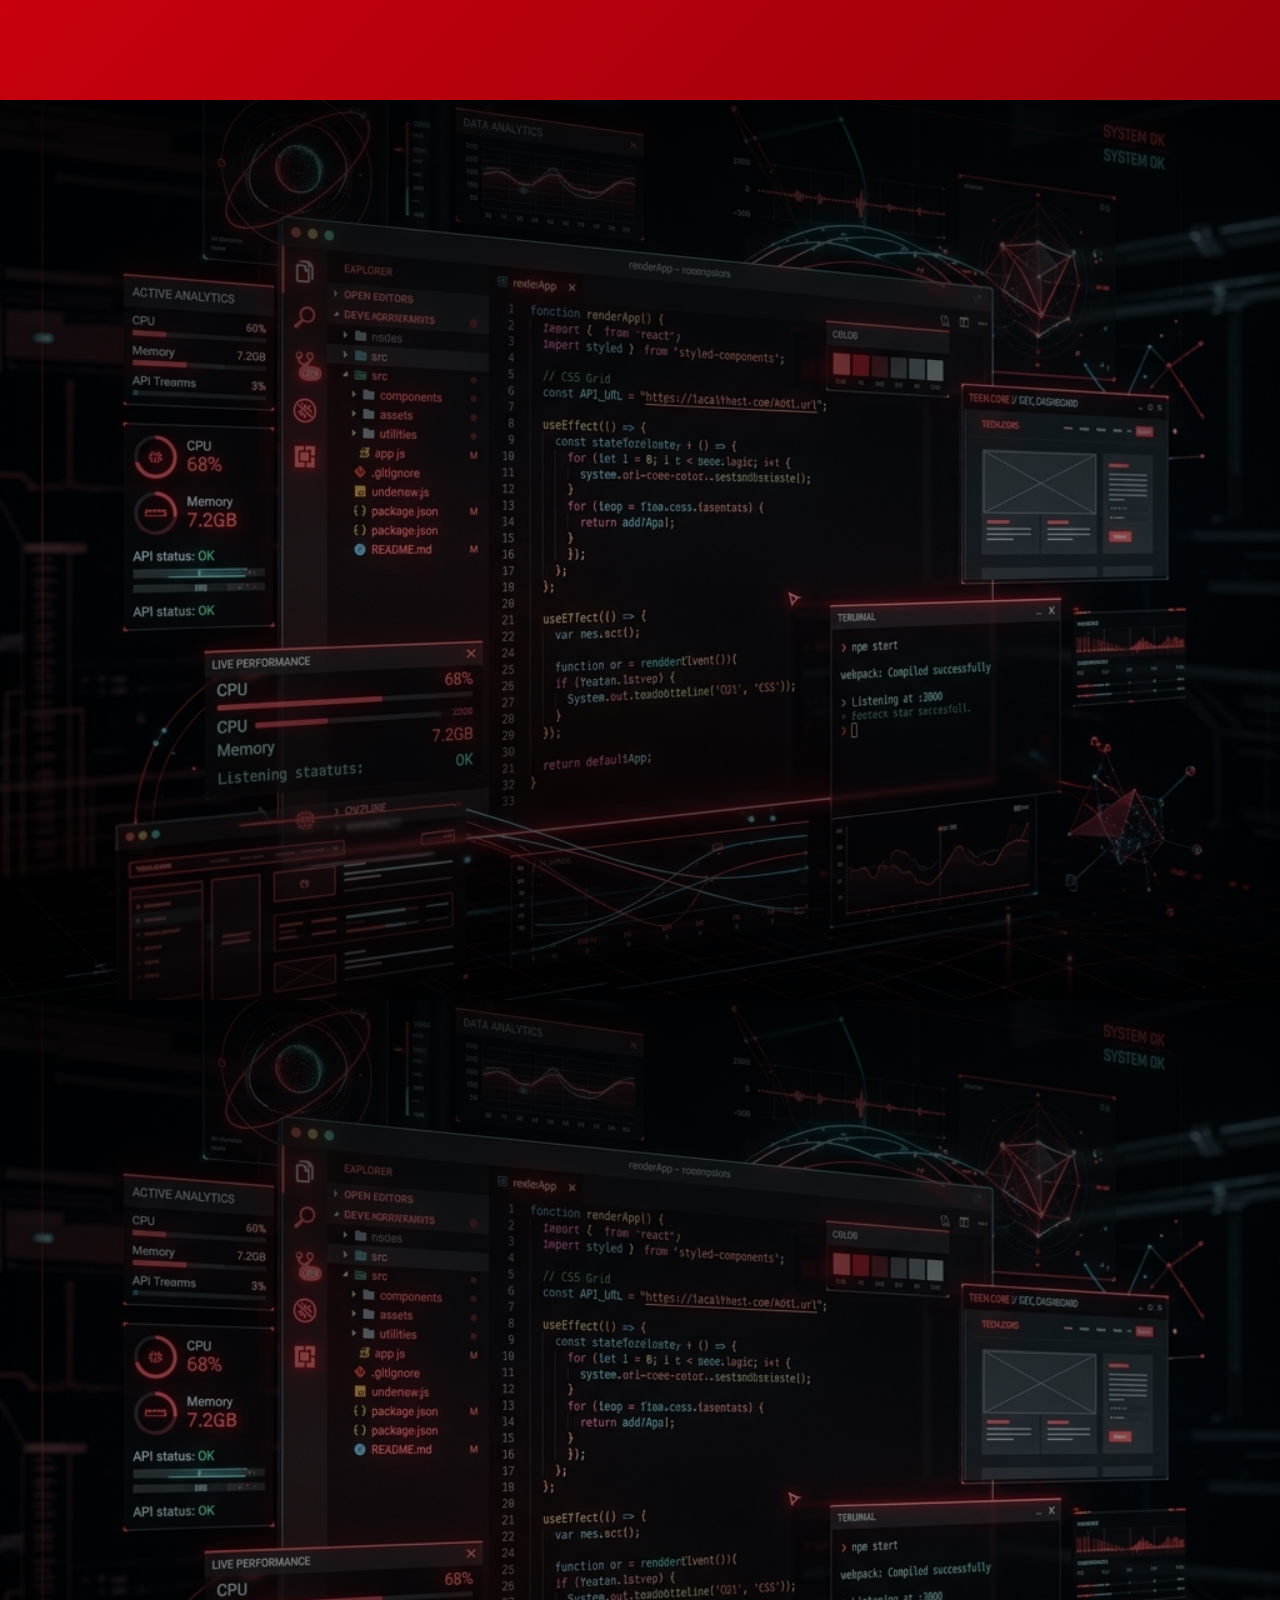
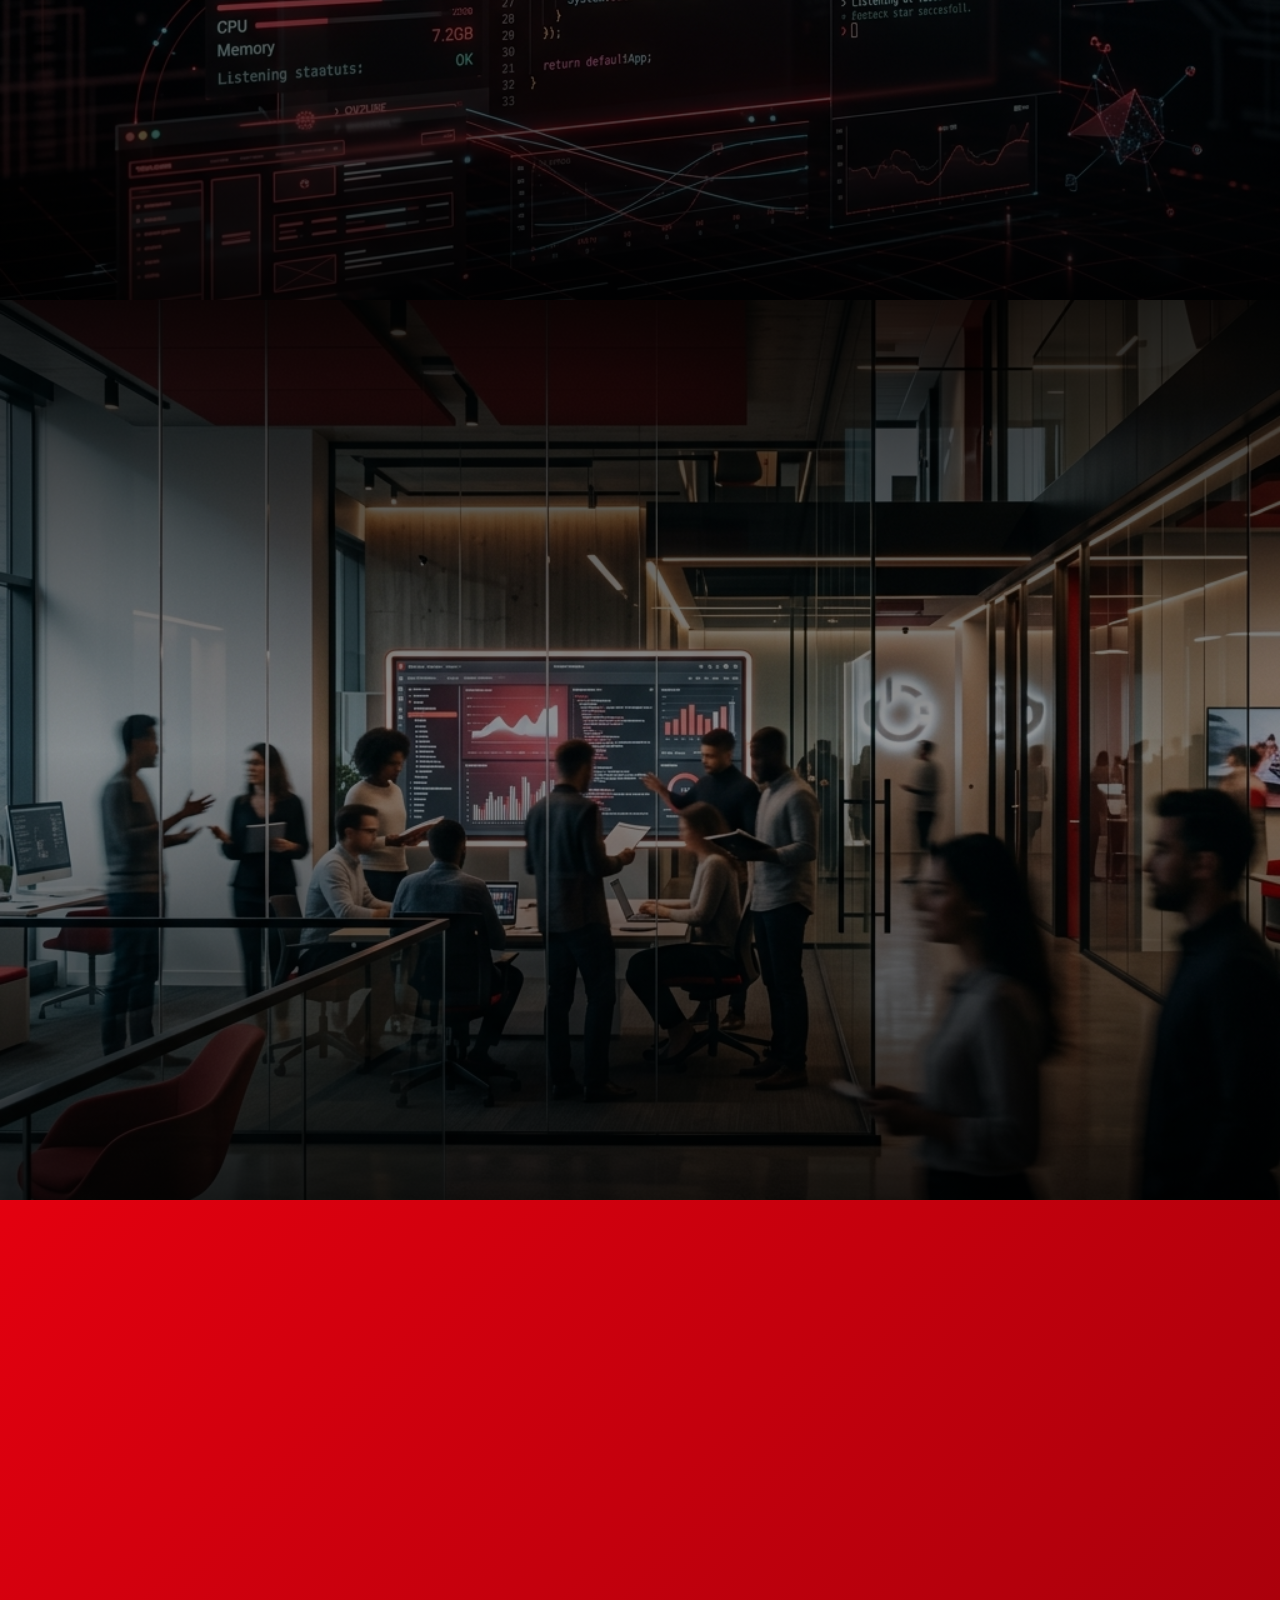
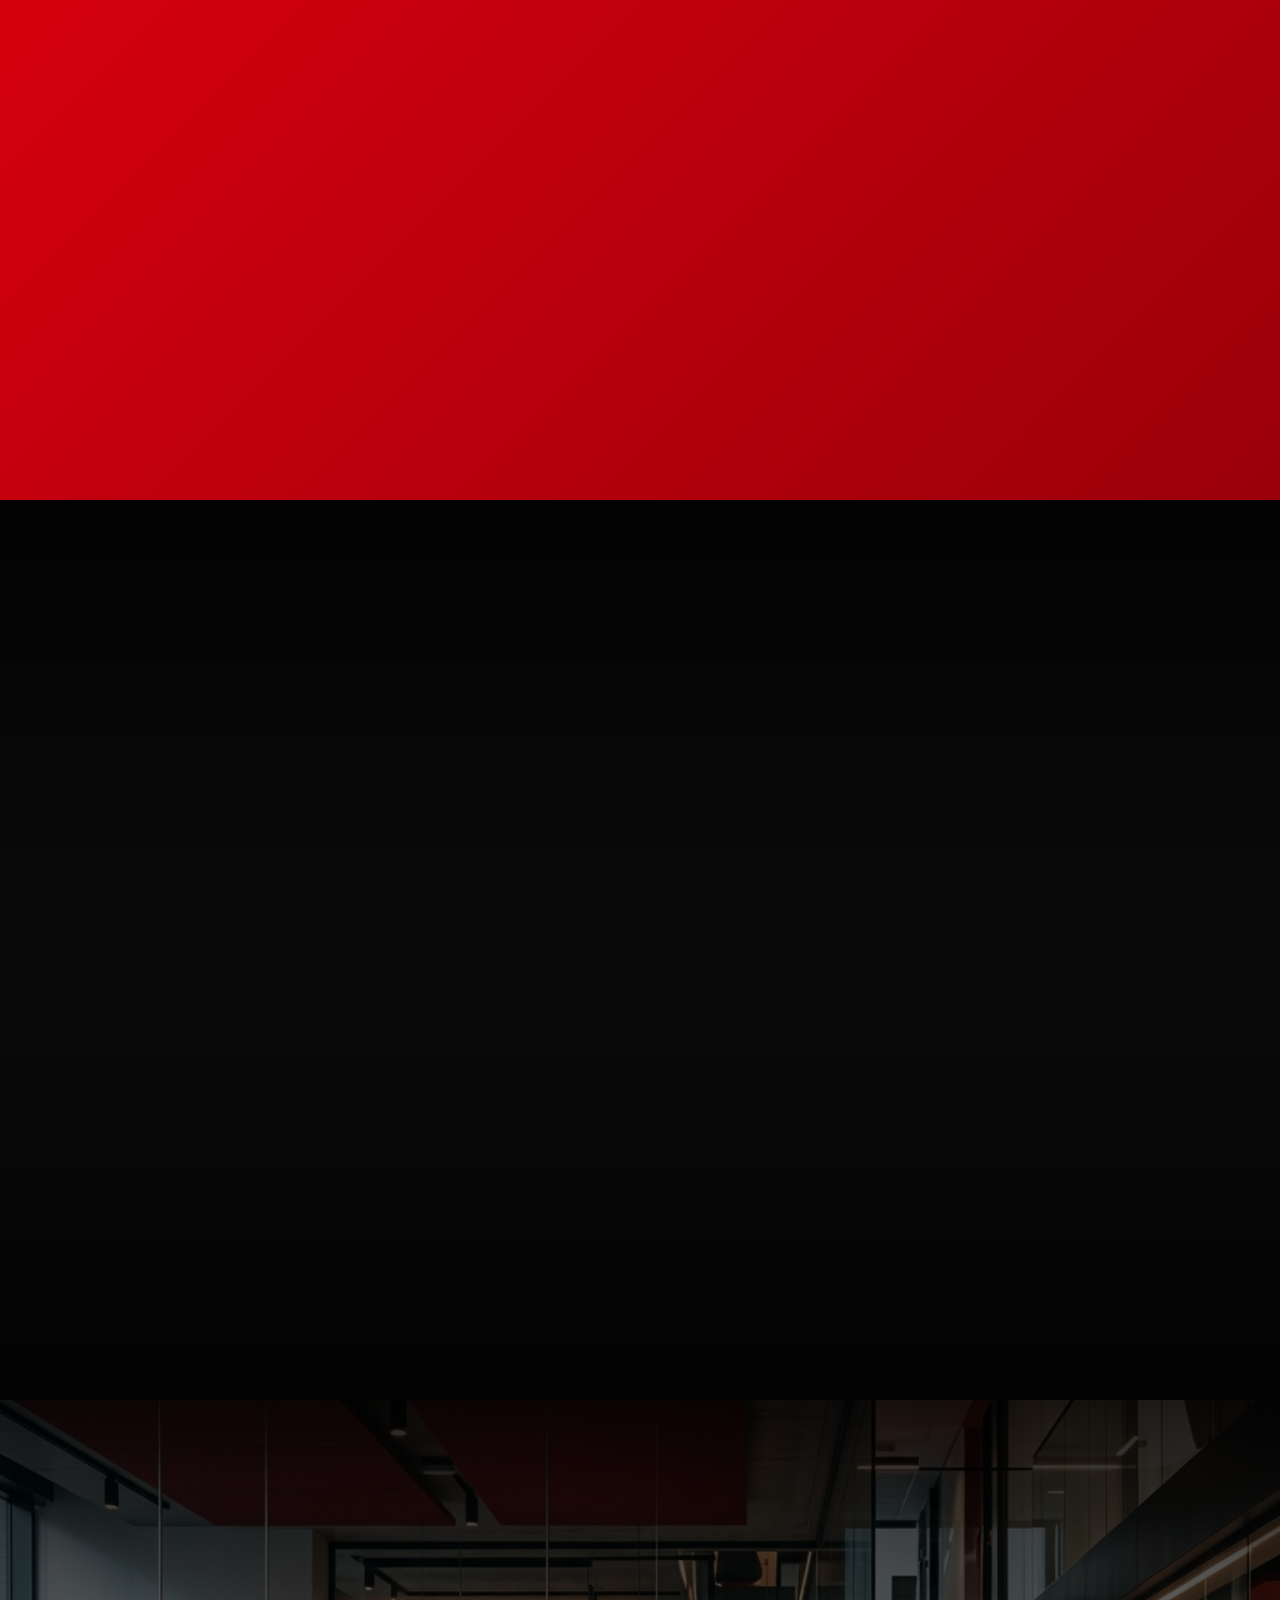
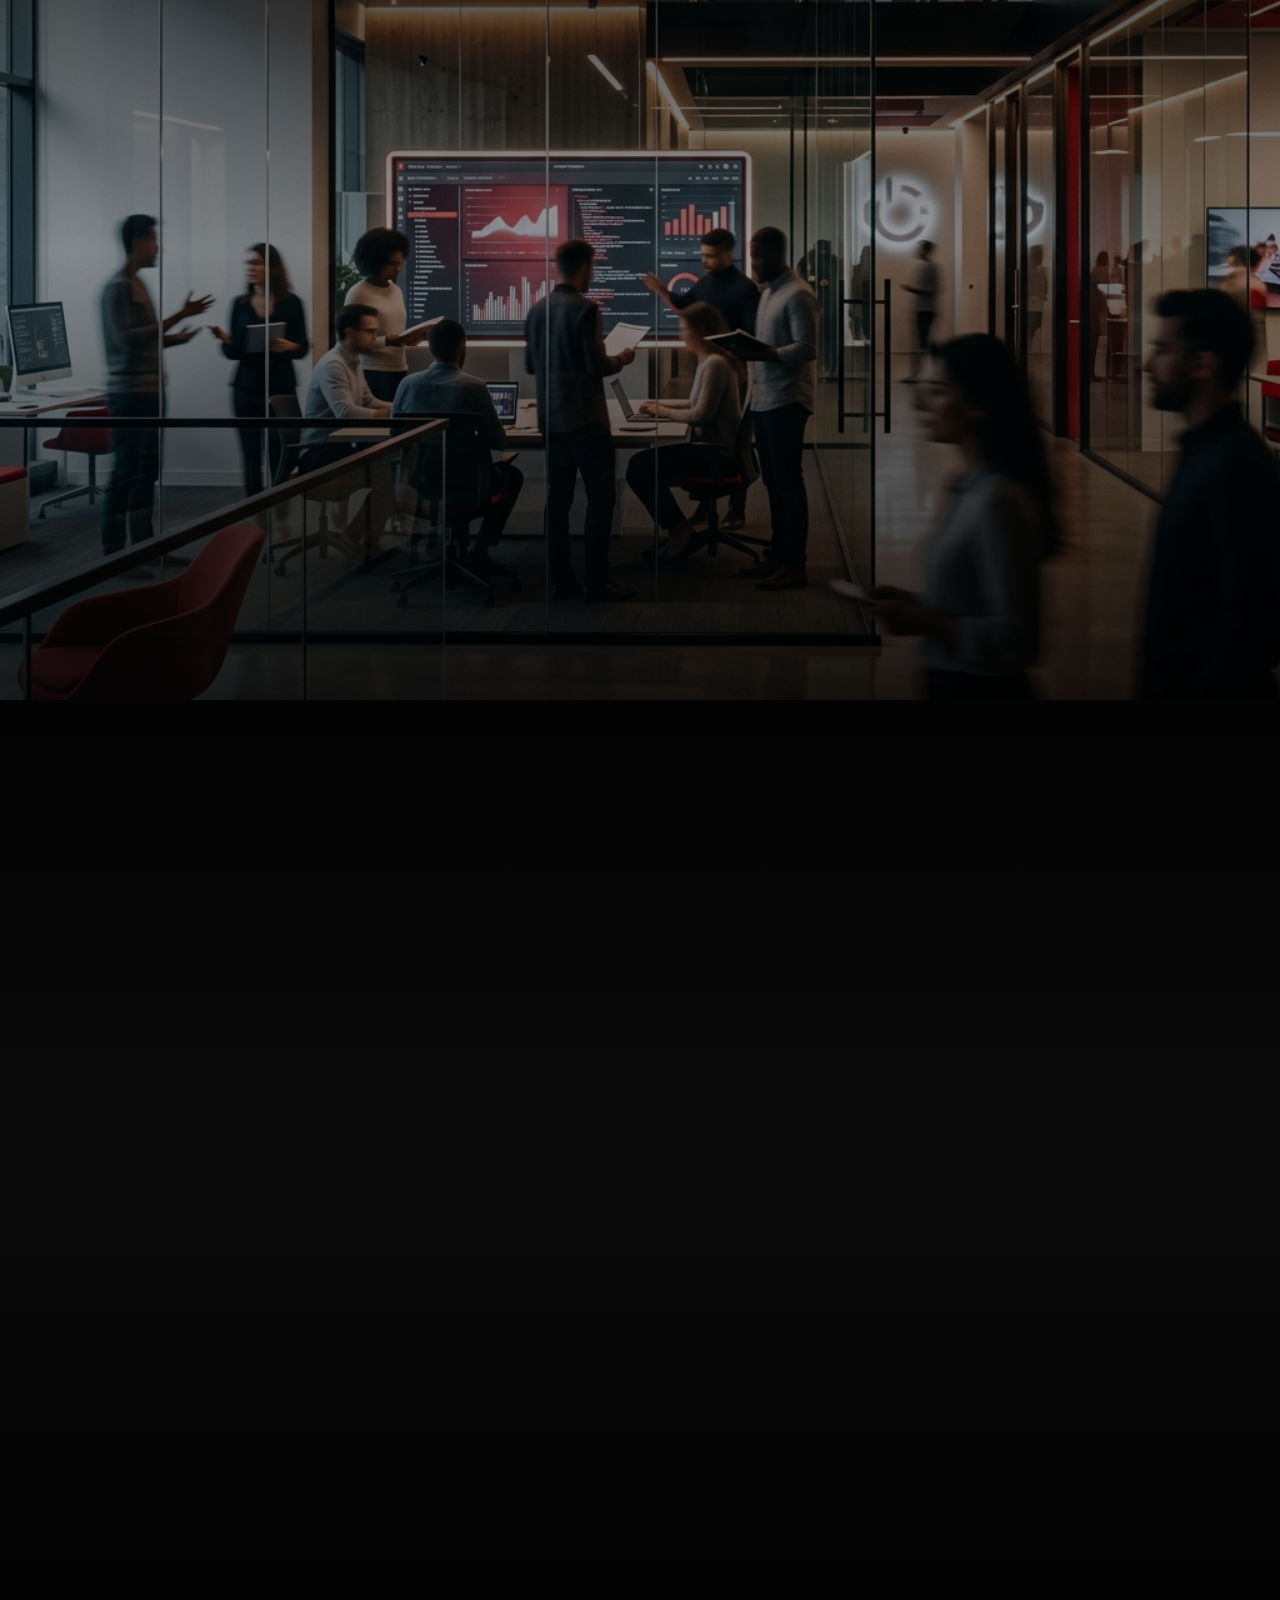
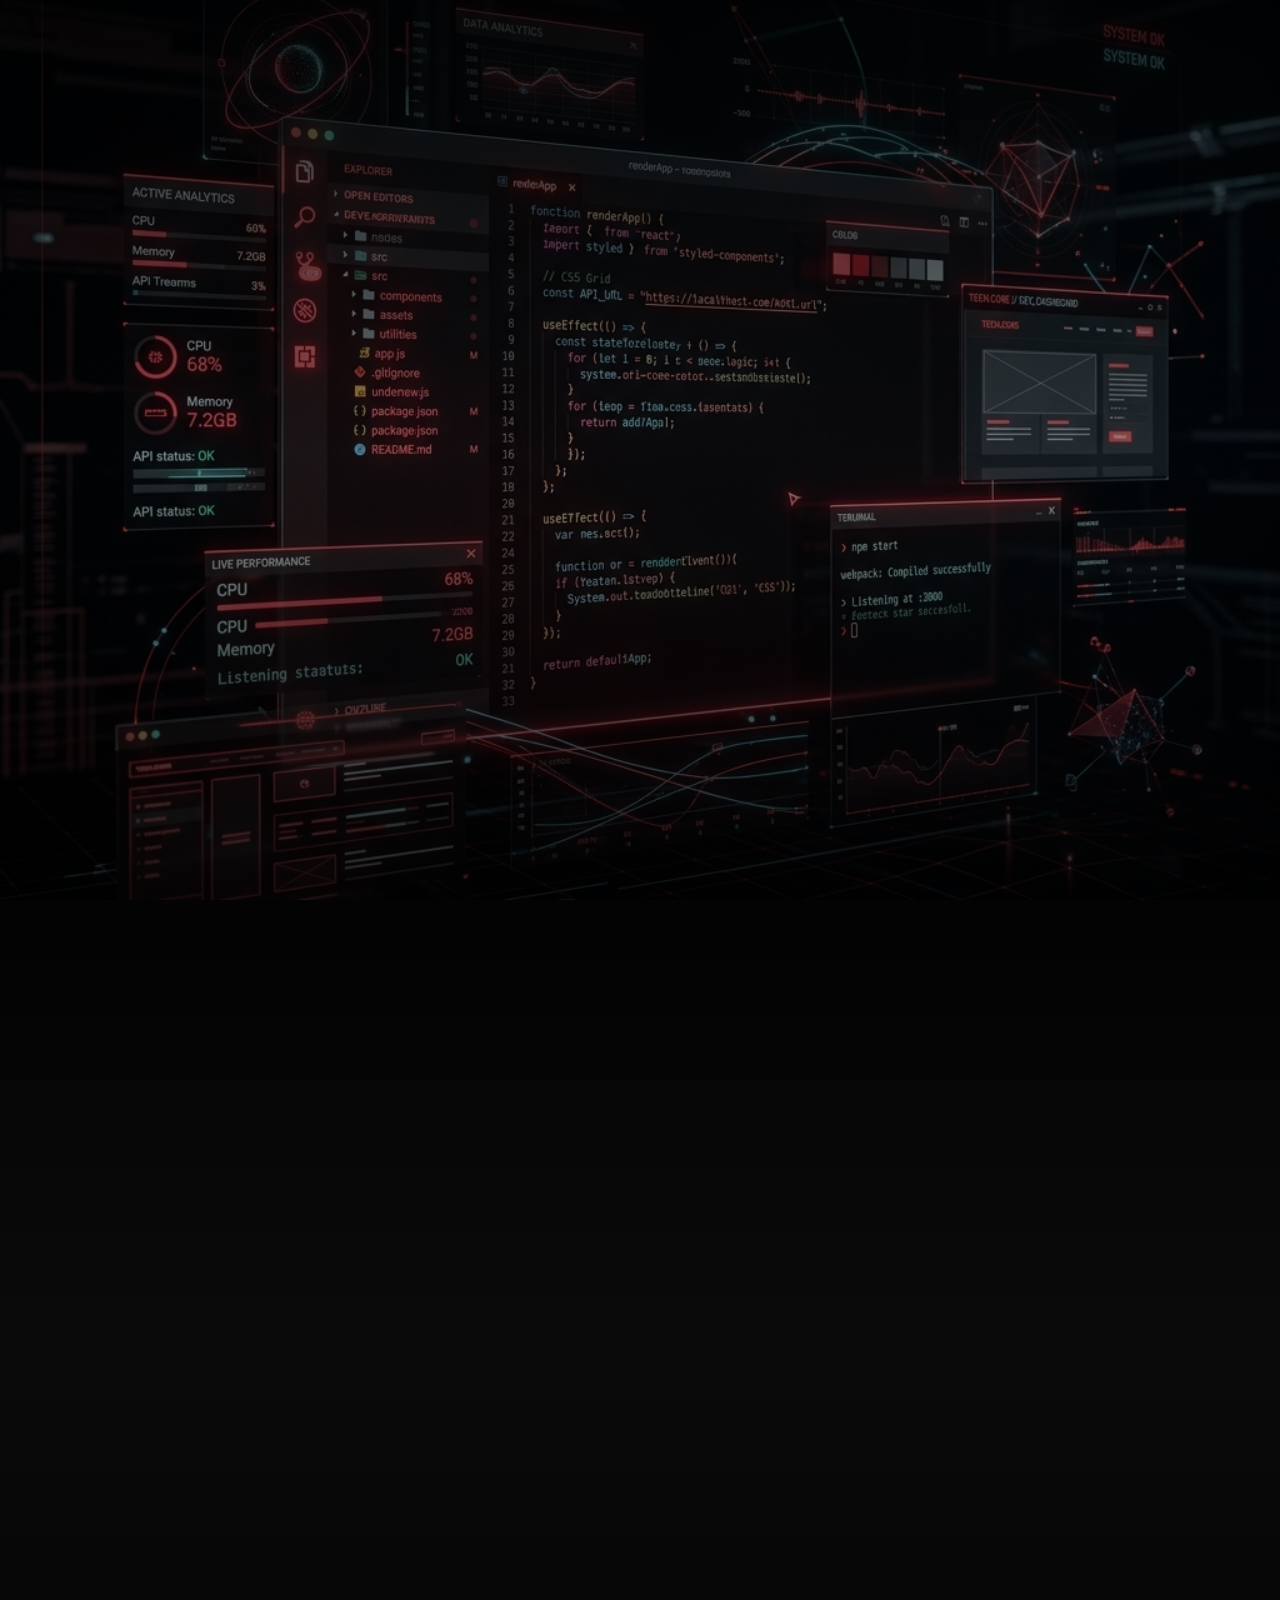
==== commit cbe7af93: "Rename Pitch Inicial and add slides for event dynamics and solution pillars (IA & Sustainability)" ====
--- a/1-ano.html
+++ b/1-ano.html
@@ -167,7 +167,7 @@
         <!-- Slide 13: O Confronto -->
         <div class="slide bg-red">
             <div class="slide-content">
-                <h2>O Grande Pitch</h2>
+                <h2>O Pitch Inicial</h2>
                 <p>Na data de integração, o <strong>Grupo Alfa</strong> e o <strong>Grupo Beta</strong> terão cada um <strong>15 minutos</strong> para apresentar o Pitch de sua solução desenvolvida.</p>
             </div>
         </div>
@@ -186,6 +186,37 @@
                 <h2>A União: Grupo Dev</h2>
                 <p>Após a eleição, os grupos Alfa e Beta se unem para formar o <strong>Grupo Dev</strong> (a turma inteira).</p>
                 <p>A missão agora é unificar e consolidar o produto final juntando as melhores partes para construir o <strong>Pitch Unificado</strong>.</p>
+            </div>
+        </div>
+
+        <!-- Slide: O Dia da Indústria -->
+        <div class="slide bg-dark">
+            <div class="slide-content">
+                <h2>O Dia da Indústria</h2>
+                <p><strong>Grande Pitch: 27/05/2026</strong></p>
+                <div class="card" style="background: rgba(255,255,255,0.05); border-left: 5px solid var(--senai-red);">
+                    <p>Neste dia, a classe inteira participará da apresentação para as outras turmas do SENAI.</p>
+                    <p style="margin-top: 1rem;"><strong>Dinâmica:</strong> Todos participam da escala de apresentação, revezando os integrantes para que todos tenham a oportunidade de apresentar e também de visitar os projetos das outras turmas.</p>
+                </div>
+            </div>
+        </div>
+
+        <!-- Slide: Pilares da Solução -->
+        <div class="slide code-bg">
+            <div class="slide-content">
+                <h2>Foco na Solução</h2>
+                <p>Lembrem-se: o cerne do projeto deve estar alinhado com os objetivos globais do evento:</p>
+                <div class="card-container" style="margin-top: 2rem;">
+                    <div class="card" style="border-color: #00ff88;">
+                        <h3 style="color: #00ff88;">Sustentabilidade</h3>
+                        <p>Processos limpos, economia circular e impacto ambiental positivo.</p>
+                    </div>
+                    <div class="card" style="border-color: #00d4ff;">
+                        <h3 style="color: #00d4ff;">Inteligência Artificial</h3>
+                        <p>Uso estratégico de IA para otimização, predição ou automação inteligente.</p>
+                    </div>
+                </div>
+                <p style="margin-top: 2rem; font-weight: 500;">Estes dois pilares serão os critérios de avaliação com maior peso!</p>
             </div>
         </div>
 
@@ -264,7 +295,7 @@
 
     <!-- Controls -->
     <div class="controls">
-        <span class="slide-counter" id="slide-counter">1 / 17</span>
+        <span class="slide-counter" id="slide-counter">1 / 19</span>
         <button class="btn-nav" id="btn-prev" disabled>&#8592;</button>
         <button class="btn-nav btn-pulse" id="btn-next">&#8594;</button>
     </div>
